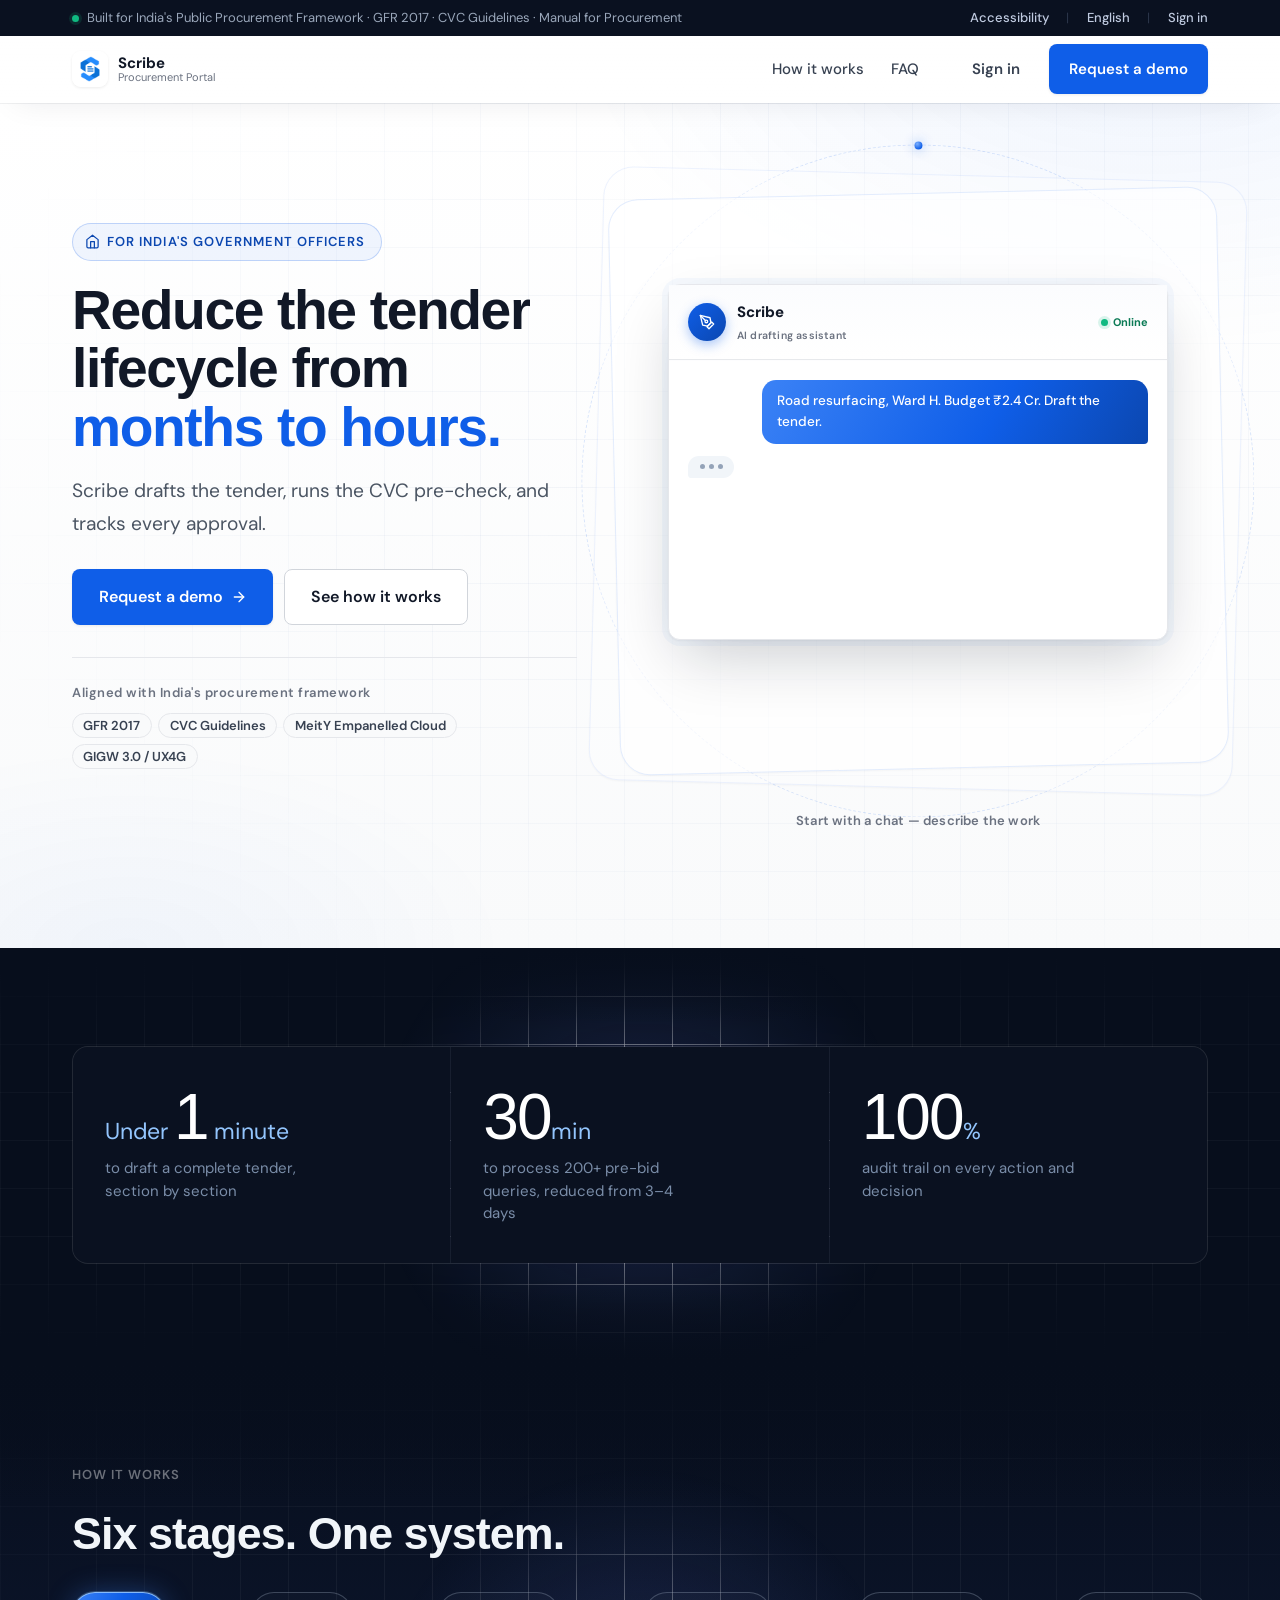
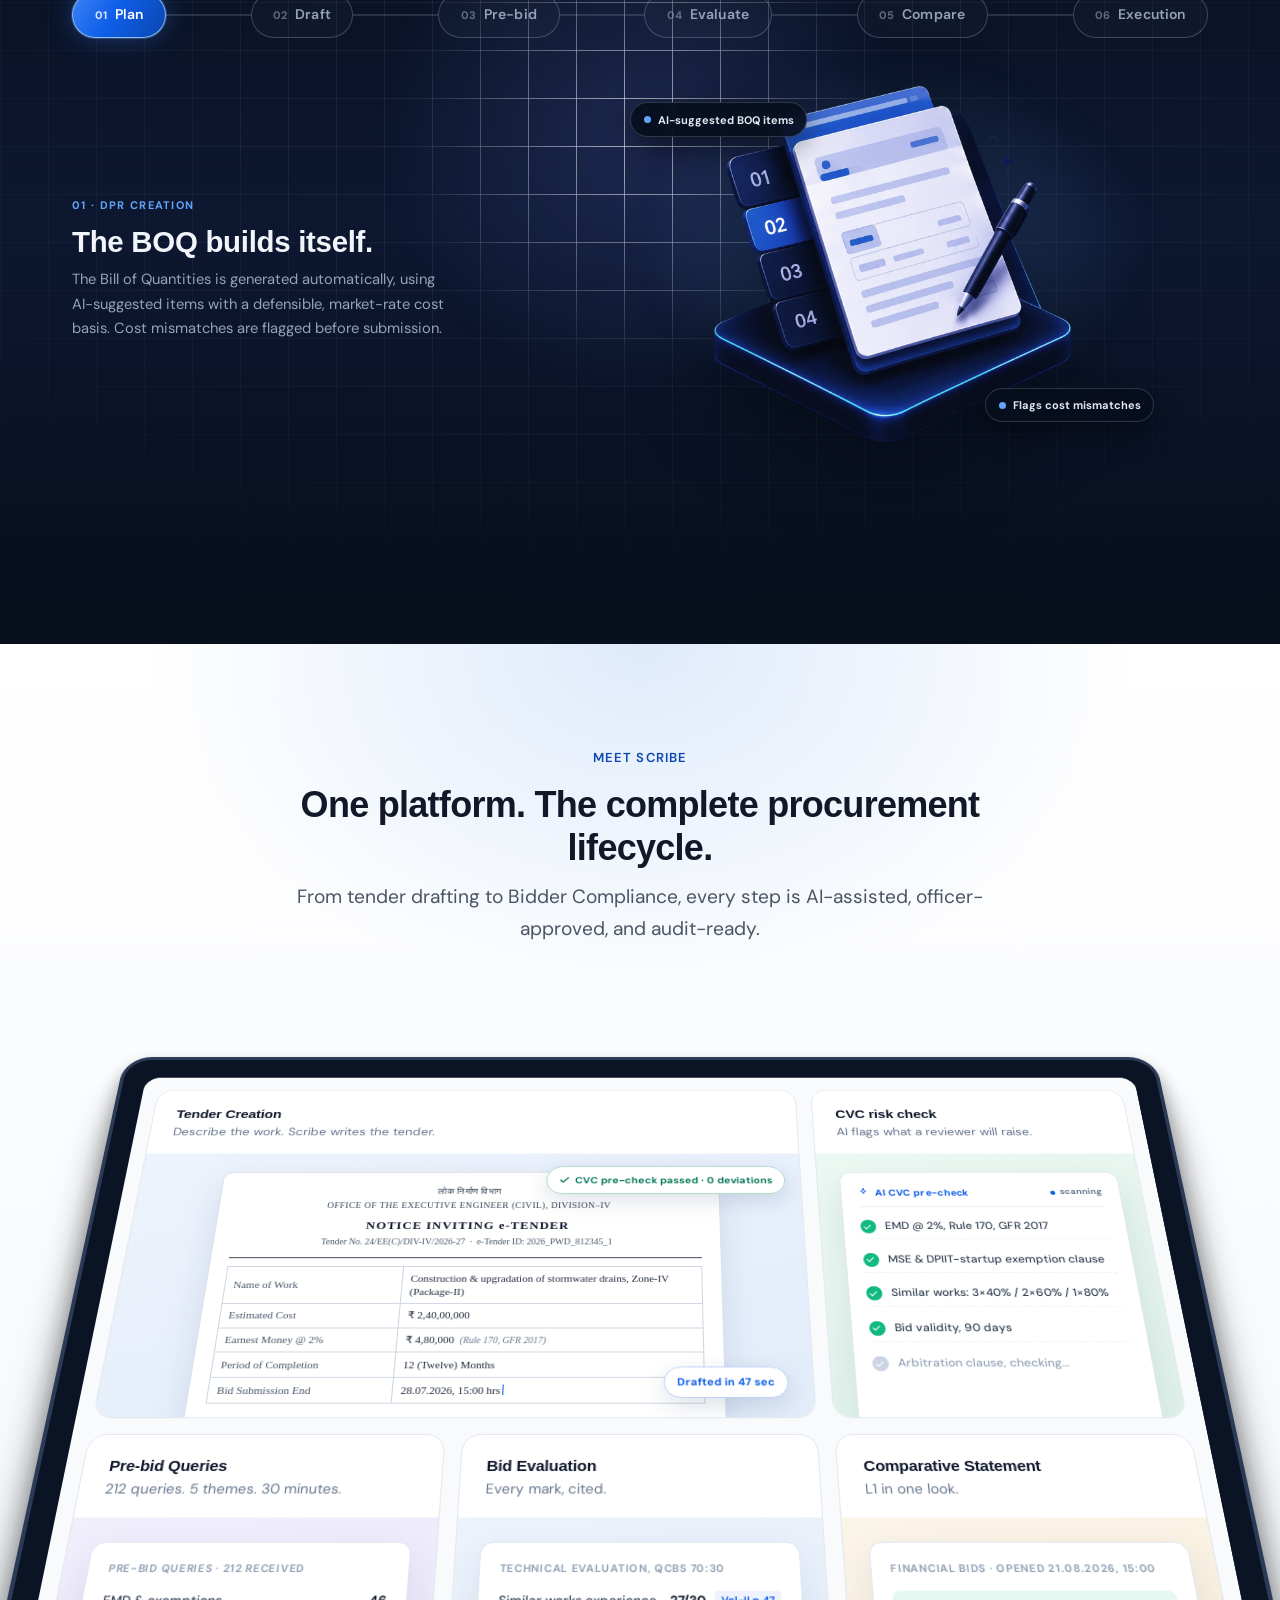
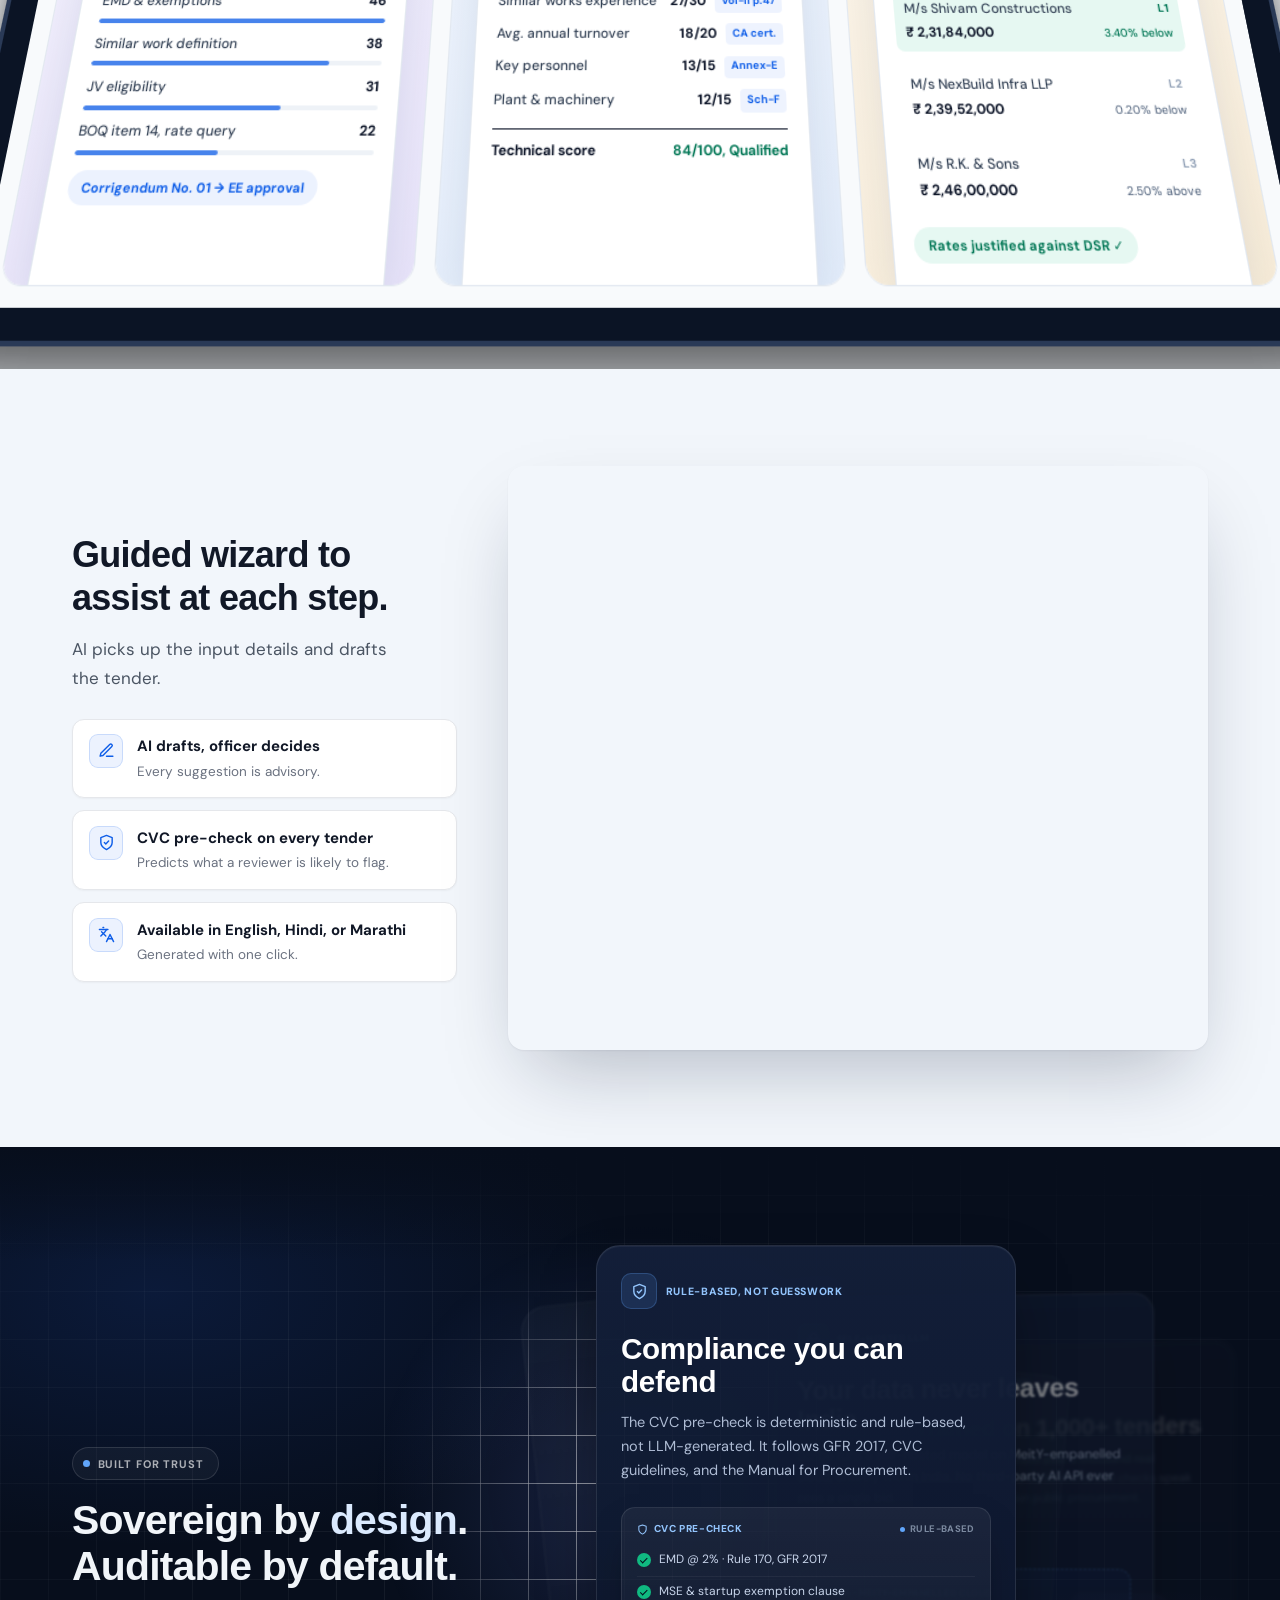
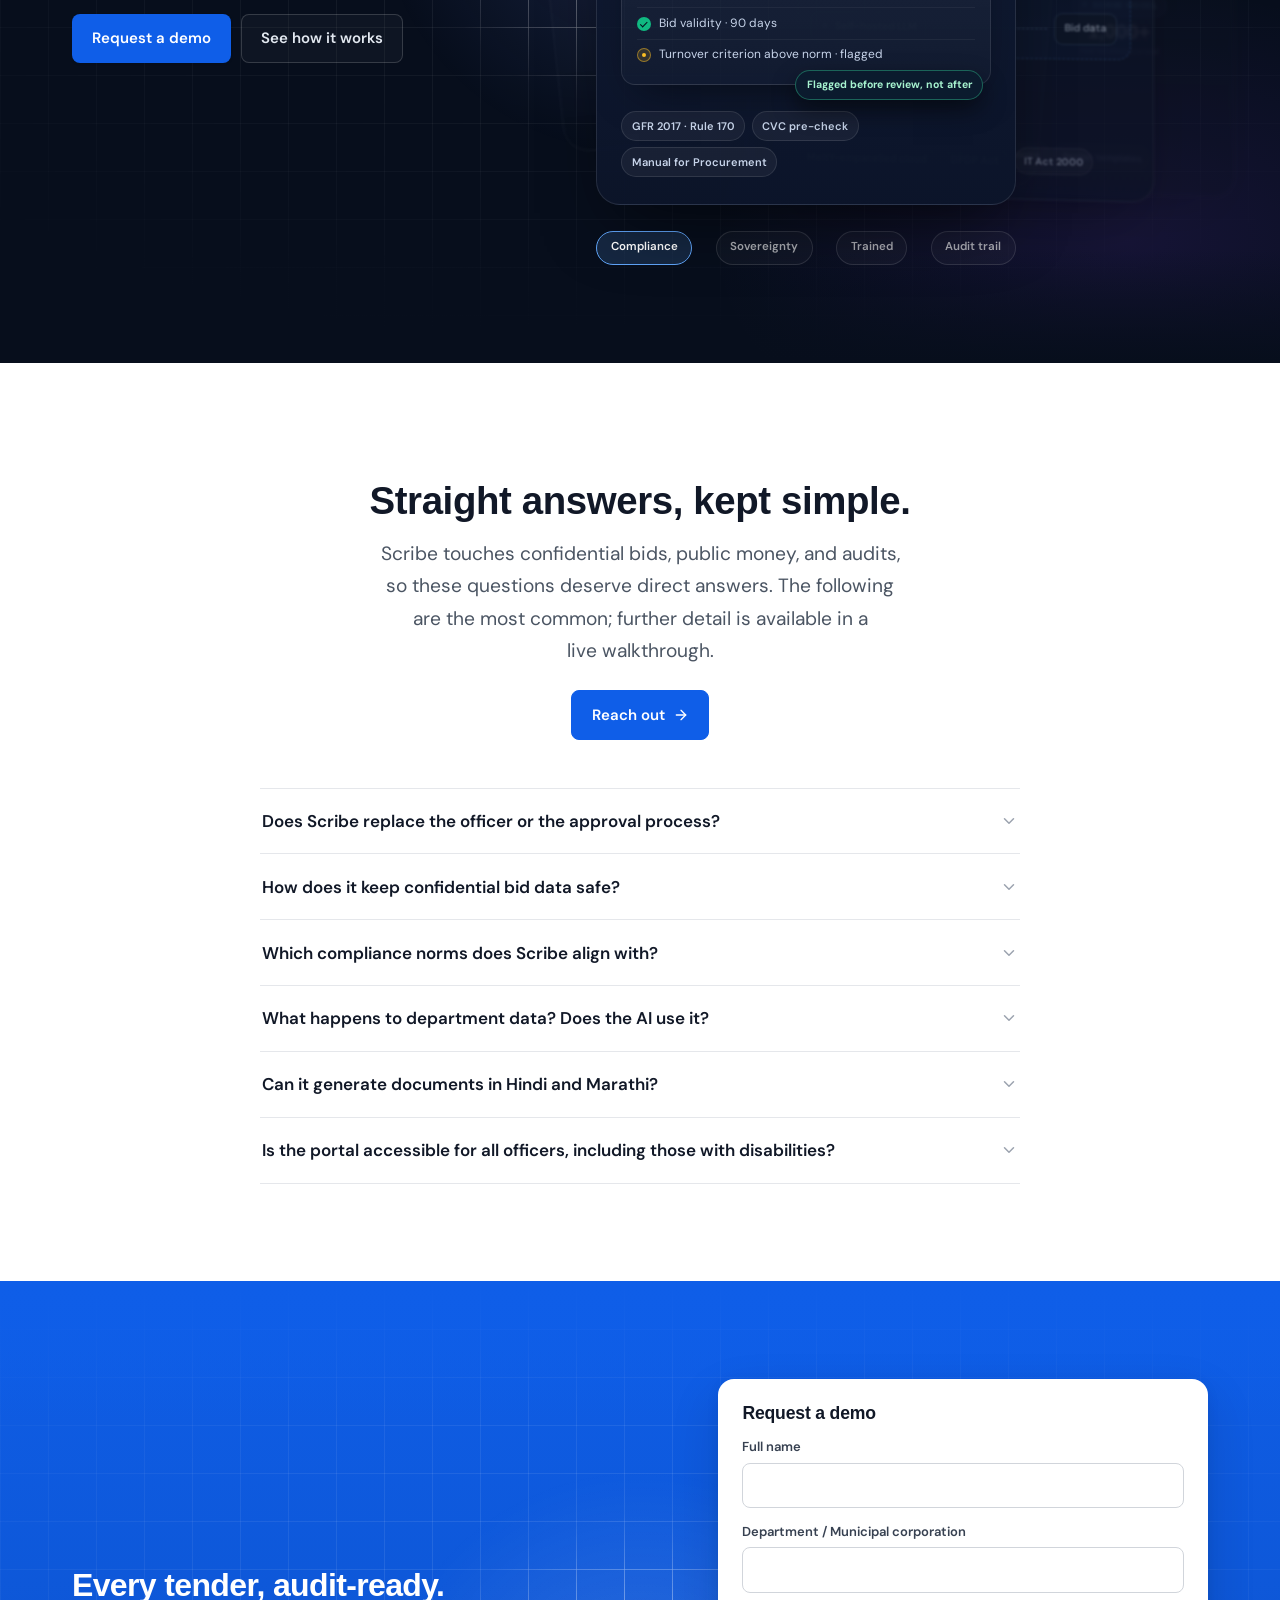
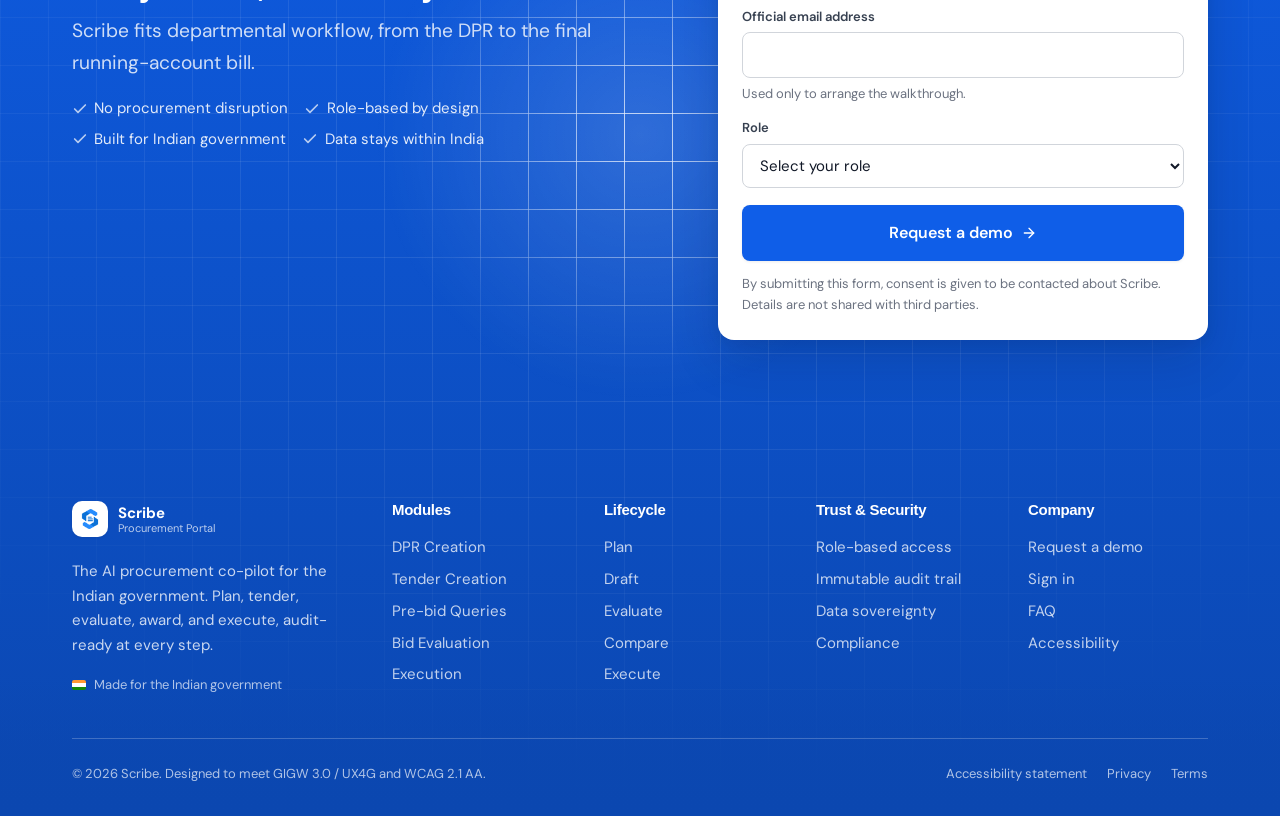
==== index.html @ c5bed9c1 "Bento: comparative-statement rows restructured to two-line grid (fixes cramped wrapping) Co-Authored" ====
<!DOCTYPE html>
<html lang="en">
<head>
  <meta charset="UTF-8" />
  <meta name="viewport" content="width=device-width, initial-scale=1.0" />
  <title>Scribe | The AI procurement co-pilot for government</title>
  <meta name="description" content="Scribe helps government procurement officers draft, evaluate and execute tenders in hours, not months, audit-ready, CVC-aligned, built for India." />
  <meta name="theme-color" content="#0F5EE8" />
  <meta property="og:title" content="Scribe | AI procurement for Indian government" />
  <meta property="og:description" content="From paper file to audit-ready tender in under an hour. Built for municipal corporations and government departments across India." />
  <meta property="og:type" content="website" />

  <link rel="preconnect" href="https://fonts.googleapis.com" />
  <link rel="preconnect" href="https://fonts.gstatic.com" crossorigin />
  <link href="https://fonts.googleapis.com/css2?family=DM+Sans:opsz,wght@9..40,300;9..40,400;9..40,500;9..40,600;9..40,700&display=swap" rel="stylesheet" />
  <link rel="icon" type="image/png" sizes="32x32" href="assets/favicon-32.png" />
  <link rel="icon" href="assets/favicon.ico" sizes="48x48" />
  <link rel="apple-touch-icon" href="assets/apple-touch-icon.png" />
  <!-- og:image needs an absolute URL once the domain is live -->
  <meta property="og:image" content="assets/og-card.png" />
  <meta name="twitter:card" content="summary_large_image" />
  <link rel="stylesheet" href="styles.css?v=92" />
  <script>document.documentElement.classList.add('js');</script>
</head>
<body>
  <a class="skip-link" href="#main">Skip to main content</a>


  <!-- ================================================================
       UTILITY BAR
  ================================================================ -->
  <div class="utilitybar">
    <div class="container">
      <p class="utilitybar__note">
        <span class="dot" aria-hidden="true"></span>
        <span>Built for India's Public Procurement Framework <span class="hide-sm">· GFR 2017 · CVC Guidelines · Manual for Procurement</span></span>
      </p>
      <nav class="utilitybar__links" aria-label="Utility">
        <a href="#accessibility">Accessibility</a>
        <span class="sep" aria-hidden="true">|</span>
        <a href="#main" lang="en">English</a>
        <span class="sep" aria-hidden="true">|</span>
        <a href="#request">Sign in</a>
      </nav>
    </div>
  </div>

  <!-- ================================================================
       HEADER
  ================================================================ -->
  <header class="header">
    <div class="container header__inner">
      <a class="brand" href="#top" aria-label="Scribe home">
        <img src="assets/scribe-logo.png" class="brand__logo" alt="" aria-hidden="true" width="36" height="36">
        <span>
          <span class="brand__name">Scribe</span>
          <span class="brand__sub">Procurement Portal</span>
        </span>
      </a>

      <nav class="nav" aria-label="Primary">
        <a href="#how-it-works">How it works</a>
        <a href="#faq">FAQ</a>
      </nav>

      <div class="header__actions">
        <a class="btn btn-ghost" href="#request">Sign in</a>
        <a class="btn btn-primary" href="#request">Request a demo</a>
        <button class="nav-toggle" id="navToggle" aria-label="Open menu" aria-expanded="false" aria-controls="mobileMenu">
          <svg viewBox="0 0 24 24" fill="none" stroke="currentColor" stroke-width="1.75" stroke-linecap="round" stroke-linejoin="round" aria-hidden="true" width="22" height="22"><path d="M3 12h18M3 6h18M3 18h18"/></svg>
        </button>
      </div>
    </div>
    <div class="mobile-menu" id="mobileMenu">
      <div class="container">
        <a href="#how-it-works">How it works</a>
        <a href="#faq">FAQ</a>
        <a class="btn btn-primary btn-block" href="#request">Request a demo</a>
      </div>
    </div>
  </header>

  <main id="main">
    <span id="top"></span>

    <!-- ================================================================
         HERO
         Left: Pain-first copy + CTAs
         Right: Document transformation animation (raw scan → clean tender)
    ================================================================ -->
    <section class="hero" aria-labelledby="hero-title">
      <div class="container hero__grid">

        <!-- LEFT: Copy -->
        <div class="hero__copy">
          <span class="eyebrow eyebrow--pill">
            <svg width="15" height="15" viewBox="0 0 24 24" fill="none" stroke="currentColor" stroke-width="2" stroke-linecap="round" stroke-linejoin="round" aria-hidden="true"><path d="M3 9l9-7 9 7v11a2 2 0 0 1-2 2H5a2 2 0 0 1-2-2z"/><polyline points="9 22 9 12 15 12 15 22"/></svg>
            For India's government officers
          </span>

          <h1 id="hero-title">
            <span class="hw"><b style="--wi:0">Reduce</b></span>
            <span class="hw"><b style="--wi:1">the</b></span>
            <span class="hw"><b style="--wi:2">tender</b></span><br>
            <span class="hw"><b style="--wi:3">lifecycle</b></span>
            <span class="hw"><b style="--wi:4">from</b></span><br>
            <span class="accent"><span class="hw"><b style="--wi:5">months</b></span> <span class="hw"><b style="--wi:6">to</b></span> <span class="hw"><b style="--wi:7">hours.</b></span></span>
          </h1>

          <p class="hero__lead">
            Scribe drafts the tender, runs the CVC pre-check, and tracks every approval.
          </p>

          <div class="hero__cta">
            <a class="btn btn-primary btn-lg" href="#request">
              Request a demo
              <svg width="16" height="16" viewBox="0 0 24 24" fill="none" stroke="currentColor" stroke-width="2" stroke-linecap="round" stroke-linejoin="round" aria-hidden="true"><path d="M5 12h14"/><path d="m12 5 7 7-7 7"/></svg>
            </a>
            <a class="btn btn-secondary btn-lg" href="#how-it-works">See how it works</a>
          </div>

          <div class="hero__trust">
            <p class="hero__trust-label">Aligned with India's procurement framework</p>
            <div class="hero__chips">
              <span class="chip">GFR 2017</span>
              <span class="chip">CVC Guidelines</span>
              <span class="chip">MeitY Empanelled Cloud</span>
              <span class="chip">GIGW 3.0 / UX4G</span>
            </div>
          </div>
        </div>

        <!-- RIGHT: Hero scene, chat → tender → bids → evaluation → award -->
        <div class="hero__visual">
          <div class="hs" id="heroScene" data-act="pile" role="img" aria-label="Animation: an officer chats with Scribe describing road work; Scribe drafts a structured tender clause by clause, runs the CVC pre-check, and marks it audit-ready; sealed bids upload against it, Scribe ranks them in a comparative statement, and L1 is awarded.">

            <div class="hs__orbit" aria-hidden="true"></div>
            <div class="hs__tray hs__tray--b" aria-hidden="true"></div>
            <div class="hs__tray hs__tray--a" aria-hidden="true"></div>
            <div class="hs__halo" aria-hidden="true"></div>

            <!-- ACT 1 · chat, describe the work to Scribe -->
            <div class="hs__chat" aria-hidden="true">
              <div class="hs__c-hd">
                <span class="hs__c-avatar">
                  <svg width="13" height="13" viewBox="0 0 24 24" fill="none" stroke="#fff" stroke-width="2" stroke-linecap="round" stroke-linejoin="round"><path d="M12 19l7-7 3 3-7 7-3-3z"/><path d="M18 13l-1.5-7.5L2 2l3.5 14.5L13 18l5-5z"/><path d="M2 2l7.586 7.586"/><circle cx="11" cy="11" r="2"/></svg>
                </span>
                <span class="hs__c-name">Scribe <b>AI drafting assistant</b></span>
                <span class="hs__c-live"><i></i>Online</span>
              </div>
              <div class="hs__c-body">
                <div class="hs__c-msg hs__c-msg--user" data-bit="user">Road resurfacing, Ward H. Budget ₹2.4 Cr. Draft the tender.</div>
                <div class="hs__c-typing" data-bit="typing"><i></i><i></i><i></i></div>
                <div class="hs__c-msg hs__c-msg--ai" data-bit="ai">Drafting now. BOQ compiled from DSR 2024, EMD auto-set at 2%, CVC pre-check included.</div>
              </div>
              <div class="hs__c-status" data-bit="status">
                <svg width="11" height="11" viewBox="0 0 24 24" fill="none" stroke="currentColor" stroke-width="2.2" stroke-linecap="round" stroke-linejoin="round"><path d="M14 2H6a2 2 0 0 0-2 2v16a2 2 0 0 0 2 2h12a2 2 0 0 0 2-2V8z"/><path d="M14 2v6h6"/></svg>
                Generating tender draft…
                <span class="hs__c-bar"><i></i></span>
              </div>
            </div>

            <span class="hs__draft-tag" aria-hidden="true">
              <span class="hs__eval-spin"></span>
              <svg class="hs__eval-check" width="13" height="13" viewBox="0 0 24 24" fill="none" stroke="currentColor" stroke-width="3" stroke-linecap="round" stroke-linejoin="round"><path d="M20 6 9 17l-5-5"/></svg>
              <span class="hs__eval-txt">Generating tender draft…</span>
            </span>

            <!-- ACT 3 · the tender drafts itself -->
            <div class="hs__tender" aria-hidden="true">
              <div class="hs__t-hd">
                <div>
                  <div class="hs__t-title">TENDER DRAFT</div>
                  <div class="hs__t-meta">Tender No. PWD/RD/2025-26/114 · v1.0</div>
                </div>
                <span class="hs__t-status"><span class="hs__t-dot"></span>Drafted by Scribe</span>
              </div>

              <div class="hs__t-body">
                <div class="hs__row">
                  <span class="hs__row-num">§ 1</span>
                  <span class="hs__row-main">
                    <span class="hs__row-title">Instructions to Bidders</span>
                    <span class="hs__row-text">Two-envelope system · bid validity 90 days</span>
                  </span>
                  <span class="hs__tick"><svg width="8" height="8" viewBox="0 0 24 24" fill="none" stroke="currentColor" stroke-width="3.5" stroke-linecap="round" stroke-linejoin="round" aria-hidden="true"><path d="M20 6 9 17l-5-5"/></svg></span>
                </div>

                <div class="hs__row">
                  <span class="hs__row-num">§ 2</span>
                  <span class="hs__row-main">
                    <span class="hs__row-title">Eligibility &amp; Qualification</span>
                    <span class="hs__row-text">GFR 2017 · Rule 170 criteria applied</span>
                  </span>
                  <span class="hs__tick"><svg width="8" height="8" viewBox="0 0 24 24" fill="none" stroke="currentColor" stroke-width="3.5" stroke-linecap="round" stroke-linejoin="round" aria-hidden="true"><path d="M20 6 9 17l-5-5"/></svg></span>
                </div>

                <div class="hs__row">
                  <span class="hs__row-num">§ 3</span>
                  <span class="hs__row-main">
                    <span class="hs__row-title">Scope of Work &amp; BOQ</span>
                    <span class="hs__row-text">128 items drawn from DSR 2024 schedule</span>
                  </span>
                  <span class="hs__tick"><svg width="8" height="8" viewBox="0 0 24 24" fill="none" stroke="currentColor" stroke-width="3.5" stroke-linecap="round" stroke-linejoin="round" aria-hidden="true"><path d="M20 6 9 17l-5-5"/></svg></span>
                </div>

                <div class="hs__row">
                  <span class="hs__row-num">§ 4</span>
                  <span class="hs__row-main">
                    <span class="hs__row-title">EMD &amp; Financial Terms</span>
                    <span class="hs__row-text">EMD ₹18,500, auto-computed at 2%</span>
                  </span>
                  <span class="hs__tick"><svg width="8" height="8" viewBox="0 0 24 24" fill="none" stroke="currentColor" stroke-width="3.5" stroke-linecap="round" stroke-linejoin="round" aria-hidden="true"><path d="M20 6 9 17l-5-5"/></svg></span>
                </div>
              </div>

              <div class="hs__t-ft">
                <span class="hs__t-time">
                  <svg width="10" height="10" viewBox="0 0 24 24" fill="none" stroke="currentColor" stroke-width="2.4" stroke-linecap="round" stroke-linejoin="round" aria-hidden="true"><circle cx="12" cy="12" r="10"/><path d="M12 6v6l4 2"/></svg>
                  Drafted in 47 sec
                </span>
                <span class="hs__t-brand">Scribe · v1.0</span>
              </div>

              <span class="hs__pen" aria-hidden="true"></span>
              <span class="hs__beam" aria-hidden="true"></span>
            </div>

            <!-- Payoff chips -->
            <span class="hs-chip hs-chip--shield" aria-hidden="true">
              <svg width="13" height="13" viewBox="0 0 24 24" fill="none" stroke="#10B981" stroke-width="2.4" stroke-linecap="round" stroke-linejoin="round"><path d="M12 22s8-4 8-10V5l-8-3-8 3v7c0 6 8 10 8 10Z"/><path d="m9 12 2 2 4-4"/></svg>
              CVC pre-check · <strong>Pass</strong>
            </span>
            <span class="hs-chip hs-chip--lock" aria-hidden="true">
              <svg width="12" height="12" viewBox="0 0 24 24" fill="none" stroke="#0F5EE8" stroke-width="2.2" stroke-linecap="round" stroke-linejoin="round"><rect width="18" height="11" x="3" y="11" rx="2"/><path d="M7 11V7a5 5 0 0 1 10 0v4"/></svg>
              Role-based access
            </span>
            <span class="hs-chip hs-chip--log" aria-hidden="true">
              <svg width="12" height="12" viewBox="0 0 24 24" fill="none" stroke="#0F5EE8" stroke-width="2.2" stroke-linecap="round" stroke-linejoin="round"><path d="M3 12a9 9 0 1 0 9-9 9.75 9.75 0 0 0-6.74 2.74L3 8"/><path d="M3 3v5h5"/><path d="M12 7v5l4 2"/></svg>
              Every edit logged
            </span>

            <div class="hs__time" aria-hidden="true">
              <svg width="12" height="12" viewBox="0 0 24 24" fill="none" stroke="currentColor" stroke-width="2.2" stroke-linecap="round" stroke-linejoin="round"><circle cx="12" cy="12" r="10"/><path d="M12 6v6l4 2"/></svg>
              <span class="hs__time-before">2–3 months</span>
              <span class="hs__time-arrow">→</span>
              <strong class="hs__time-after">under 1 hour</strong>
            </div>

            <!-- ACTS 4-6 · publish scan, sealed bids upload, evaluation -->
            <div class="hs__bids" aria-hidden="true">
              <article class="hs-bid hs-bid--1" style="--sc:.84">
                <span class="hs-bid__rank">L2</span>
                <span class="hs-bid__kind"><svg width="9" height="9" viewBox="0 0 24 24" fill="none" stroke="currentColor" stroke-width="2.4" stroke-linecap="round" stroke-linejoin="round"><path d="M14 2H6a2 2 0 0 0-2 2v16a2 2 0 0 0 2 2h12a2 2 0 0 0 2-2V8z"/><path d="M14 2v6h6"/></svg>Bid document</span>
                <div class="hs-bid__hd">
                  <span class="hs-bid__name">M/s Ashoka Infra</span>
                  <svg width="10" height="10" viewBox="0 0 24 24" fill="none" stroke="#64748B" stroke-width="2.2" stroke-linecap="round" stroke-linejoin="round"><rect width="18" height="11" x="3" y="11" rx="2"/><path d="M7 11V7a5 5 0 0 1 10 0v4"/></svg>
                </div>
                <div class="hs-bid__row">
                  <span class="hs-bid__amt">₹2.31 Cr</span>
                  <span class="hs-bid__done"><svg width="7" height="7" viewBox="0 0 24 24" fill="none" stroke="currentColor" stroke-width="3.5" stroke-linecap="round" stroke-linejoin="round"><path d="M20 6 9 17l-5-5"/></svg></span>
                </div>
                <div class="hs-bid__up"><i></i></div>
                <div class="hs-bid__score"><i></i><b>84.1</b></div>
              </article>

              <article class="hs-bid hs-bid--2" style="--sc:.92">
                <span class="hs-bid__rank hs-bid__rank--l1">L1</span>
                <span class="hs-bid__award"><svg width="8" height="8" viewBox="0 0 24 24" fill="none" stroke="currentColor" stroke-width="3.5" stroke-linecap="round" stroke-linejoin="round"><path d="M20 6 9 17l-5-5"/></svg>Awarded</span>
                <span class="hs-bid__kind"><svg width="9" height="9" viewBox="0 0 24 24" fill="none" stroke="currentColor" stroke-width="2.4" stroke-linecap="round" stroke-linejoin="round"><path d="M14 2H6a2 2 0 0 0-2 2v16a2 2 0 0 0 2 2h12a2 2 0 0 0 2-2V8z"/><path d="M14 2v6h6"/></svg>Bid document</span>
                <div class="hs-bid__hd">
                  <span class="hs-bid__name">M/s NCC Roadways</span>
                  <svg width="10" height="10" viewBox="0 0 24 24" fill="none" stroke="#64748B" stroke-width="2.2" stroke-linecap="round" stroke-linejoin="round"><rect width="18" height="11" x="3" y="11" rx="2"/><path d="M7 11V7a5 5 0 0 1 10 0v4"/></svg>
                </div>
                <div class="hs-bid__row">
                  <span class="hs-bid__amt">₹2.18 Cr</span>
                  <span class="hs-bid__done"><svg width="7" height="7" viewBox="0 0 24 24" fill="none" stroke="currentColor" stroke-width="3.5" stroke-linecap="round" stroke-linejoin="round"><path d="M20 6 9 17l-5-5"/></svg></span>
                </div>
                <div class="hs-bid__up"><i></i></div>
                <div class="hs-bid__score"><i></i><b>92.4</b></div>
              </article>

              <article class="hs-bid hs-bid--3" style="--sc:.72">
                <span class="hs-bid__rank">L3</span>
                <span class="hs-bid__kind"><svg width="9" height="9" viewBox="0 0 24 24" fill="none" stroke="currentColor" stroke-width="2.4" stroke-linecap="round" stroke-linejoin="round"><path d="M14 2H6a2 2 0 0 0-2 2v16a2 2 0 0 0 2 2h12a2 2 0 0 0 2-2V8z"/><path d="M14 2v6h6"/></svg>Bid document</span>
                <div class="hs-bid__hd">
                  <span class="hs-bid__name">M/s Verma &amp; Co.</span>
                  <svg width="10" height="10" viewBox="0 0 24 24" fill="none" stroke="#64748B" stroke-width="2.2" stroke-linecap="round" stroke-linejoin="round"><rect width="18" height="11" x="3" y="11" rx="2"/><path d="M7 11V7a5 5 0 0 1 10 0v4"/></svg>
                </div>
                <div class="hs-bid__row">
                  <span class="hs-bid__amt">₹2.44 Cr</span>
                  <span class="hs-bid__done"><svg width="7" height="7" viewBox="0 0 24 24" fill="none" stroke="currentColor" stroke-width="3.5" stroke-linecap="round" stroke-linejoin="round"><path d="M20 6 9 17l-5-5"/></svg></span>
                </div>
                <div class="hs-bid__up"><i></i></div>
                <div class="hs-bid__score"><i></i><b>71.8</b></div>
              </article>
            </div>

            <span class="hs__eval-tag" aria-hidden="true">
              <span class="hs__eval-spin"></span>
              <svg class="hs__eval-check" width="13" height="13" viewBox="0 0 24 24" fill="none" stroke="currentColor" stroke-width="3" stroke-linecap="round" stroke-linejoin="round"><path d="M20 6 9 17l-5-5"/></svg>
              <span class="hs__eval-txt">Evaluating bids…</span>
            </span>

          </div>
          <p class="hs__caption" id="hsCaption" aria-hidden="true">The old way, paper files, weeks of drafting, objections</p>
        </div>
        <!-- /hero__visual -->

      </div>
    </section>

    <!-- ================================================================
         NUMBERS STRIP : 3 headline stats
    ================================================================ -->
    <section class="stats-section" aria-labelledby="stats-title">
      <div class="stats-bg" aria-hidden="true">
        <div class="stats-bg__vignette">
          <div class="stats-bg__base"></div>
          <div class="stats-bg__overlay"></div>
          <div class="stats-bg__glow"></div>
        </div>
        <div class="stats-bg__fade"></div>
      </div>
      <div class="container">
        <h2 id="stats-title" class="sr-only">What Scribe changes</h2>
        <div class="stats-grid">
          <div class="stat-item reveal">
            <div class="stat-item__num"><span class="stat-item__unit">Under&nbsp;</span>1<span class="stat-item__unit">&nbsp;minute</span></div>
            <div class="stat-item__label">to draft a complete tender, section by section</div>
          </div>
          <div class="stat-item reveal">
            <div class="stat-item__num">30<span class="stat-item__unit">min</span></div>
            <div class="stat-item__label">to process 200+ pre-bid queries, reduced from 3–4 days</div>
          </div>
          <div class="stat-item reveal">
            <div class="stat-item__num">100<span class="stat-item__unit">%</span></div>
            <div class="stat-item__label">audit trail on every action and decision</div>
          </div>
        </div>
      </div>
    </section>

    <!-- ================================================================
         HOW IT WORKS : Interactive stage story-switcher
    ================================================================ -->
    <section class="section journey-section" id="how-it-works" aria-labelledby="journey-title">
      <!-- Spotlight grid : brightens where the cursor moves -->
      <div class="journey-bg" aria-hidden="true">
        <div class="journey-bg__vignette">
          <div class="journey-bg__base"></div>
          <div class="journey-bg__overlay"></div>
          <div class="journey-bg__glow"></div>
        </div>
        <div class="journey-bg__fade"></div>
      </div>
      <div class="container">

        <div class="journey-head">
          <span class="eyebrow">How it works</span>
          <h2 id="journey-title">Six stages. One system.</h2>
        </div>

        <!-- Stage tracker : a lit ball hops pill to pill as stages advance -->
        <div class="journey-track" role="tablist" aria-label="Procurement stages">
          <button class="journey-step active" role="tab" aria-selected="true" aria-controls="jp-0" data-stage="0">
            <span class="journey-step__idx">01</span>
            <span class="journey-step__label">Plan</span>
          </button>
          <span class="journey-track__seg" aria-hidden="true"><i></i><b class="journey-track__ball"></b></span>
          <button class="journey-step" role="tab" aria-selected="false" aria-controls="jp-1" data-stage="1">
            <span class="journey-step__idx">02</span>
            <span class="journey-step__label">Draft</span>
          </button>
          <span class="journey-track__seg" aria-hidden="true"><i></i><b class="journey-track__ball"></b></span>
          <button class="journey-step" role="tab" aria-selected="false" aria-controls="jp-2" data-stage="2">
            <span class="journey-step__idx">03</span>
            <span class="journey-step__label">Pre-bid</span>
          </button>
          <span class="journey-track__seg" aria-hidden="true"><i></i><b class="journey-track__ball"></b></span>
          <button class="journey-step" role="tab" aria-selected="false" aria-controls="jp-3" data-stage="3">
            <span class="journey-step__idx">04</span>
            <span class="journey-step__label">Evaluate</span>
          </button>
          <span class="journey-track__seg" aria-hidden="true"><i></i><b class="journey-track__ball"></b></span>
          <button class="journey-step" role="tab" aria-selected="false" aria-controls="jp-4" data-stage="4">
            <span class="journey-step__idx">05</span>
            <span class="journey-step__label">Compare</span>
          </button>
          <span class="journey-track__seg" aria-hidden="true"><i></i><b class="journey-track__ball"></b></span>
          <button class="journey-step" role="tab" aria-selected="false" aria-controls="jp-5" data-stage="5">
            <span class="journey-step__idx">06</span>
            <span class="journey-step__label">Execution</span>
          </button>
        </div>

        <div class="journey-panels">

          <!-- 01: Plan -->
          <div class="journey-panel active" id="jp-0" role="tabpanel">
            <div class="journey-panel__copy">
              <span class="journey-panel__eyebrow">01 · DPR Creation</span>
              <h3 class="journey-panel__title">The BOQ builds itself.</h3>
              <p class="journey-panel__desc">The Bill of Quantities is generated automatically, using AI-suggested items with a defensible, market-rate cost basis. Cost mismatches are flagged before submission.</p>
            </div>
            <div class="glimpse glimpse--art" style="--jg: rgba(96,165,250,.3); --jc: #60A5FA;">
              <div class="glimpse__glow" aria-hidden="true"></div>
              <div class="glimpse__frame">
                <img src="assets/glimpse/art-plan.webp" alt="Isometric illustration of a DPR form assembling: numbered steps 01 to 04 beside a structured document with a pen" width="1440" height="1439">
              </div>
              <span class="glimpse__chip glimpse__chip--tl">AI-suggested BOQ items</span>
              <span class="glimpse__chip glimpse__chip--br">Flags cost mismatches</span>
            </div>
          </div>

          <!-- 02: Tender -->
          <div class="journey-panel" id="jp-1" role="tabpanel">
            <div class="journey-panel__copy">
              <span class="journey-panel__eyebrow">02 · Tender Creation</span>
              <h3 class="journey-panel__title">The tender writes itself, section by section.</h3>
              <p class="journey-panel__desc">The tender is drafted section by section from a plain description of the work.</p>
            </div>
            <div class="glimpse glimpse--art" style="--jg: rgba(129,140,248,.32); --jc: #818CF8;">
              <div class="glimpse__glow" aria-hidden="true"></div>
              <div class="glimpse__frame">
                <img src="assets/glimpse/art-tender.webp" alt="Isometric illustration of a tender document with checklist items, an AI chip, and a rupee symbol" width="1440" height="1378">
              </div>
              <span class="glimpse__chip glimpse__chip--tl">Live, section by section</span>
              <span class="glimpse__chip glimpse__chip--br">CVC pre-check built in</span>
            </div>
          </div>

          <!-- 03: Pre-bid -->
          <div class="journey-panel" id="jp-2" role="tabpanel">
            <div class="journey-panel__copy">
              <span class="journey-panel__eyebrow">03 · Pre-bid Queries</span>
              <h3 class="journey-panel__title">Hundreds of queries. Grouped by AI.</h3>
              <p class="journey-panel__desc">Similar questions are grouped into themes automatically, with one consistent, officer-approved answer drafted per group.</p>
            </div>
            <div class="glimpse glimpse--art" style="--jg: rgba(167,139,250,.32); --jc: #A78BFA;">
              <div class="glimpse__glow" aria-hidden="true"></div>
              <div class="glimpse__frame">
                <img src="assets/glimpse/art-prebid.webp" alt="Isometric illustration of vendor query bubbles around a bidder group, with an AI chip answering" width="1440" height="1338">
              </div>
              <span class="glimpse__chip glimpse__chip--tl">Auto-grouped by theme</span>
              <span class="glimpse__chip glimpse__chip--br">One draft per group</span>
            </div>
          </div>

          <!-- 04: Evaluate -->
          <div class="journey-panel" id="jp-3" role="tabpanel">
            <div class="journey-panel__copy">
              <span class="journey-panel__eyebrow">04 · Bid Evaluation</span>
              <h3 class="journey-panel__title">Every score, backed by evidence.</h3>
              <p class="journey-panel__desc">PQ and TQ criteria are checked against submitted documents.</p>
            </div>
            <div class="glimpse glimpse--art" style="--jg: rgba(56,189,248,.3); --jc: #38BDF8;">
              <div class="glimpse__glow" aria-hidden="true"></div>
              <div class="glimpse__frame">
                <img src="assets/glimpse/art-eval.webp" alt="Isometric illustration of a shield with a green tick beside an evaluation scorecard and rising bar chart" width="1440" height="1013">
              </div>
              <span class="glimpse__chip glimpse__chip--tl">Evidence on every criterion</span>
              <span class="glimpse__chip glimpse__chip--br">AI confidence per verdict</span>
            </div>
          </div>

          <!-- 05: Bid Comparison -->
          <div class="journey-panel" id="jp-4" role="tabpanel">
            <div class="journey-panel__copy">
              <span class="journey-panel__eyebrow">05 · Bid Comparison</span>
              <h3 class="journey-panel__title">The comparison table builds itself, live.</h3>
              <p class="journey-panel__desc">As each bid moves through evaluation, a live comparative table updates in real time. The full ranking is ready the moment evaluation ends.</p>
            </div>
            <div class="glimpse glimpse--art" style="--jg: rgba(52,211,153,.3); --jc: #34D399;">
              <div class="glimpse__glow" aria-hidden="true"></div>
              <div class="glimpse__frame">
                <img src="assets/glimpse/art-award.webp" alt="Isometric illustration of a winner card showing 26.4 lakh rupees with a gold trophy, masked bids ticked below" width="1440" height="1031">
              </div>
              <span class="glimpse__chip glimpse__chip--tl">Comparative statement</span>
              <span class="glimpse__chip glimpse__chip--br">“Why this vendor won”, logged</span>
            </div>
          </div>

          <!-- 06: Execution -->
          <div class="journey-panel" id="jp-5" role="tabpanel">
            <div class="journey-panel__copy">
              <span class="journey-panel__eyebrow">06 · Execution</span>
              <h3 class="journey-panel__title">From award to a signed, closed file.</h3>
              <p class="journey-panel__desc">Milestones, running-account bills, and validations are tracked through delivery.</p>
            </div>
            <div class="glimpse glimpse--art" style="--jg: rgba(59,130,246,.3); --jc: #3B82F6;">
              <div class="glimpse__glow" aria-hidden="true"></div>
              <div class="glimpse__frame">
                <img src="assets/glimpse/art-execution.webp" alt="Isometric illustration of a tender moving through an execution panel with processing, validating and finalizing steps, ending in a completed signed document" width="1100" height="880" loading="lazy">
              </div>
              <span class="glimpse__chip glimpse__chip--tl">Milestones auto-tracked</span>
              <span class="glimpse__chip glimpse__chip--br">Closed, audit-ready</span>
            </div>
          </div>

        </div><!-- /journey-panels -->
      </div>
    </section>

    <!-- ================================================================
         PRODUCT BENTO : crafted procurement artifacts (light theme)
    ================================================================ -->
    <section class="section bento-section" id="product" aria-labelledby="bento-title">
      <div class="container">
        <div class="section-head center cs-head" id="csHead">
          <span class="eyebrow">Meet Scribe</span>
          <h2 id="bento-title">One platform. The complete procurement lifecycle.</h2>
          <p>From tender drafting to Bidder Compliance, every step is AI-assisted, officer-approved, and audit-ready.</p>
        </div>

        <div class="cs-perspective">
          <div class="cs-card" id="csCard">
            <div class="cs-card__inner">
              <div class="feat-grid">

          <!-- 1 · Tender document (wide) -->
          <article class="feat-card feat-card--w4 reveal" data-stagger-delay="0">
            <header class="feat-card__head">
              <h3 class="feat-card__title">Tender Creation</h3>
              <p class="feat-card__tag">Describe the work. Scribe writes the tender.</p>
            </header>
            <div class="feat-card__art feat-art--sky" aria-hidden="true">
              <div class="fa-doc">
                <div class="fa-doc__org">
                  <span class="fa-doc__hi">लोक निर्माण विभाग</span>
                  <span>OFFICE OF THE EXECUTIVE ENGINEER (CIVIL), DIVISION–IV</span>
                  <strong>NOTICE INVITING e-TENDER</strong>
                  <em>Tender No. 24/EE(C)/DIV-IV/2026-27 &nbsp;·&nbsp; e-Tender ID: 2026_PWD_812345_1</em>
                </div>
                <table class="fa-doc__table">
                  <tr><td>Name of Work</td><td>Construction &amp; upgradation of stormwater drains, Zone-IV (Package-II)</td></tr>
                  <tr><td>Estimated Cost</td><td>₹ 2,40,00,000</td></tr>
                  <tr><td>Earnest Money @ 2%</td><td>₹ 4,80,000 &nbsp;<i>(Rule 170, GFR 2017)</i></td></tr>
                  <tr><td>Period of Completion</td><td>12 (Twelve) Months</td></tr>
                  <tr><td>Bid Submission End</td><td>28.07.2026, 15:00 hrs<span class="fa-caret"></span></td></tr>
                </table>
              </div>
              <div class="fa-float fa-float--tr fa-float--green">
                <svg width="12" height="12" viewBox="0 0 24 24" fill="none" stroke="currentColor" stroke-width="3" stroke-linecap="round" stroke-linejoin="round"><path d="M20 6 9 17l-5-5"/></svg>
                CVC pre-check passed · 0 deviations
              </div>
              <div class="fa-float fa-float--br fa-float--blue">Drafted in 47 sec</div>
            </div>
          </article>

          <!-- 2 · Compliance scan -->
          <article class="feat-card reveal" data-stagger-delay="80">
            <header class="feat-card__head">
              <h3 class="feat-card__title">CVC risk check</h3>
              <p class="feat-card__tag">AI flags what a reviewer will raise.</p>
            </header>
            <div class="feat-card__art feat-art--mint" aria-hidden="true">
              <div class="fa-panel fa-checks">
                <div class="fa-cvc">
                  <span class="fa-cvc__ai">
                    <svg width="12" height="12" viewBox="0 0 24 24" fill="none" stroke="currentColor" stroke-width="2" stroke-linecap="round" stroke-linejoin="round"><path d="M12 3l1.6 4.2L18 9l-4.4 1.8L12 15l-1.6-4.2L6 9l4.4-1.8L12 3Z"/></svg>
                    AI CVC pre-check
                  </span>
                  <span class="fa-cvc__live"><i></i>scanning</span>
                </div>
                <div class="fa-checks__row"><span class="fa-tick"></span><span>EMD @ 2%, Rule 170, GFR 2017</span></div>
                <div class="fa-checks__row"><span class="fa-tick"></span><span>MSE &amp; DPIIT-startup exemption clause</span></div>
                <div class="fa-checks__row"><span class="fa-tick"></span><span>Similar works: 3×40% / 2×60% / 1×80%</span></div>
                <div class="fa-checks__row"><span class="fa-tick"></span><span>Bid validity, 90 days</span></div>
                <div class="fa-checks__row fa-checks__row--scan"><span class="fa-tick fa-tick--scan"></span><span>Arbitration clause, checking…</span></div>
              </div>
            </div>
          </article>

          <!-- 3 · Pre-bid queries -->
          <article class="feat-card reveal" data-stagger-delay="0">
            <header class="feat-card__head">
              <h3 class="feat-card__title">Pre-bid Queries</h3>
              <p class="feat-card__tag">212 queries. 5 themes. 30 minutes.</p>
            </header>
            <div class="feat-card__art feat-art--violet" aria-hidden="true">
              <div class="fa-panel fa-queries">
                <div class="fa-queries__head">Pre-bid queries · 212 received</div>
                <div class="fa-qrow"><span>EMD &amp; exemptions</span><b>46</b><i style="--w:100%"></i></div>
                <div class="fa-qrow"><span>Similar work definition</span><b>38</b><i style="--w:82%"></i></div>
                <div class="fa-qrow"><span>JV eligibility</span><b>31</b><i style="--w:67%"></i></div>
                <div class="fa-qrow"><span>BOQ item 14, rate query</span><b>22</b><i style="--w:48%"></i></div>
                <div class="fa-chip">Corrigendum No. 01 → EE approval</div>
              </div>
            </div>
          </article>

          <!-- 4 · Evaluation scorecard -->
          <article class="feat-card reveal" data-stagger-delay="80">
            <header class="feat-card__head">
              <h3 class="feat-card__title">Bid Evaluation</h3>
              <p class="feat-card__tag">Every mark, cited.</p>
            </header>
            <div class="feat-card__art feat-art--sky" aria-hidden="true">
              <div class="fa-panel fa-score">
                <div class="fa-score__head">Technical Evaluation, QCBS 70:30</div>
                <div class="fa-srow"><span>Similar works experience</span><b>27/30</b><em>Vol-II p.47</em></div>
                <div class="fa-srow"><span>Avg. annual turnover</span><b>18/20</b><em>CA cert.</em></div>
                <div class="fa-srow"><span>Key personnel</span><b>13/15</b><em>Annex-E</em></div>
                <div class="fa-srow"><span>Plant &amp; machinery</span><b>12/15</b><em>Sch-F</em></div>
                <div class="fa-score__total"><span>Technical score</span><b>84/100, Qualified</b></div>
              </div>
            </div>
          </article>

          <!-- 5 · Comparative statement -->
          <article class="feat-card reveal" data-stagger-delay="160">
            <header class="feat-card__head">
              <h3 class="feat-card__title">Comparative Statement</h3>
              <p class="feat-card__tag">L1 in one look.</p>
            </header>
            <div class="feat-card__art feat-art--amber" aria-hidden="true">
              <div class="fa-panel fa-compare">
                <div class="fa-compare__head">Financial bids · opened 21.08.2026, 15:00</div>
                <div class="fa-crow fa-crow--l1"><span>M/s Shivam Constructions</span><b>₹ 2,31,84,000</b><em>3.40% below</em><i>L1</i></div>
                <div class="fa-crow"><span>M/s NexBuild Infra LLP</span><b>₹ 2,39,52,000</b><em>0.20% below</em><i>L2</i></div>
                <div class="fa-crow"><span>M/s R.K. &amp; Sons</span><b>₹ 2,46,00,000</b><em>2.50% above</em><i>L3</i></div>
                <div class="fa-chip fa-chip--green">Rates justified against DSR ✓</div>
              </div>
            </div>
          </article>

              </div><!-- /feat-grid -->
            </div><!-- /cs-card__inner -->
          </div><!-- /cs-card -->
        </div><!-- /cs-perspective -->
      </div>
    </section>

    <!-- ================================================================
         PRODUCT GIF SECTION
         Central place for a looping product walkthrough.
         This is a placeholder : replace with actual screen recording GIF.
    ================================================================ -->
    <section class="section vidsec" aria-labelledby="product-title">
      <div class="container vidsec__grid">

        <!-- LEFT: copy + proof points -->
        <div class="vidsec__copy">
          <h2 id="product-title">Guided wizard to assist at each step.</h2>
          <p class="vidsec__lead">AI picks up the input details and drafts the tender.</p>

          <div class="vidsec__list">
            <div class="vidsec__item reveal">
              <span class="vidsec__ic" aria-hidden="true"><svg width="17" height="17" viewBox="0 0 24 24" fill="none" stroke="currentColor" stroke-width="2" stroke-linecap="round" stroke-linejoin="round"><path d="M12 20h9"/><path d="M16.5 3.5a2.12 2.12 0 0 1 3 3L7 19l-4 1 1-4Z"/></svg></span>
              <div>
                <strong>AI drafts, officer decides</strong>
                <span>Every suggestion is advisory.</span>
              </div>
            </div>
            <div class="vidsec__item reveal">
              <span class="vidsec__ic" aria-hidden="true"><svg width="17" height="17" viewBox="0 0 24 24" fill="none" stroke="currentColor" stroke-width="2" stroke-linecap="round" stroke-linejoin="round"><path d="M12 22s8-4 8-10V5l-8-3-8 3v7c0 6 8 10 8 10Z"/><path d="m9 12 2 2 4-4"/></svg></span>
              <div>
                <strong>CVC pre-check on every tender</strong>
                <span>Predicts what a reviewer is likely to flag.</span>
              </div>
            </div>
            <div class="vidsec__item reveal">
              <span class="vidsec__ic" aria-hidden="true"><svg width="17" height="17" viewBox="0 0 24 24" fill="none" stroke="currentColor" stroke-width="2" stroke-linecap="round" stroke-linejoin="round"><path d="m5 8 6 6"/><path d="m4 14 6-6 2-3"/><path d="M2 5h12"/><path d="M7 2h1"/><path d="m22 22-5-10-5 10"/><path d="M14 18h6"/></svg></span>
              <div>
                <strong>Available in English, Hindi, or Marathi</strong>
                <span>Generated with one click.</span>
              </div>
            </div>
          </div>
        </div>

        <!-- RIGHT: full-bleed product animation -->
        <div class="vidsec__media reveal">
          <div class="vidsec__frame">
            <video src="assets/site-asset.mp4" autoplay muted loop playsinline preload="metadata" aria-label="Scribe walkthrough animation: a tender file assembling itself from a plain-language brief"></video>
          </div>
        </div>


      </div>
    </section>

    <!-- ================================================================
         TRUST & SECURITY : copy left, trust card stack right
    ================================================================ -->
    <section class="section ai-section" id="ai" aria-labelledby="ai-title">
      <!-- Spotlight grid : brightens where the cursor moves -->
      <div class="ai-bg" aria-hidden="true">
        <div class="ai-bg__vignette">
          <div class="ai-bg__base"></div>
          <div class="ai-bg__overlay"></div>
          <div class="ai-bg__glow"></div>
        </div>
        <div class="ai-bg__fade"></div>
      </div>
      <div class="container">
        <div class="ai-grid">

          <!-- Copy -->
          <div class="ai-copy">
            <div class="ai-pill">
              <span class="ai-pill__dot" aria-hidden="true"></span>
              <span>Built for trust</span>
            </div>
            <h2 id="ai-title" class="ai-h2">Sovereign by <em>design</em>.<br>Auditable by default.</h2>
            <div class="ai-ctas">
              <a class="btn btn-primary" href="#request">Request a demo</a>
              <a class="btn ai-btn-ghost" href="#how-it-works">See how it works</a>
            </div>
          </div>

          <!-- Card stack -->
          <div class="ai-stack">
            <div class="ai-stage" id="aiStage">
              <div class="ai-ghost ai-ghost--1" aria-hidden="true"></div>
              <div class="ai-ghost ai-ghost--2" aria-hidden="true"></div>

              <article class="ai-card ai-card--trust" data-card="0">
                <div class="ai-tc__hd">
                  <span class="ai-tc__icon"><svg width="17" height="17" viewBox="0 0 24 24" fill="none" stroke="currentColor" stroke-width="2" stroke-linecap="round" stroke-linejoin="round"><path d="M12 22s8-4 8-10V5l-8-3-8 3v7c0 6 8 10 8 10Z"/><path d="m9 12 2 2 4-4"/></svg></span>
                  <span class="ai-tc__eyebrow">Rule-based, not guesswork</span>
                </div>
                <h3 class="ai-tc__title">Compliance you can defend</h3>
                <p class="ai-tc__body">The CVC pre-check is deterministic and rule-based, not LLM-generated. It follows GFR 2017, CVC guidelines, and the Manual for Procurement.</p>
                <div class="ai-tc__art" aria-hidden="true">
                  <div class="tc-panel">
                    <div class="tc-panel__head">
                      <span class="tc-panel__label"><svg width="11" height="11" viewBox="0 0 24 24" fill="none" stroke="currentColor" stroke-width="2.2" stroke-linecap="round" stroke-linejoin="round"><path d="M12 22s8-4 8-10V5l-8-3-8 3v7c0 6 8 10 8 10Z"/></svg>CVC pre-check</span>
                      <span class="tc-live"><i></i>rule-based</span>
                    </div>
                    <div class="tc-row"><span class="tc-tick"></span><span>EMD @ 2% · Rule 170, GFR 2017</span></div>
                    <div class="tc-row"><span class="tc-tick"></span><span>MSE &amp; startup exemption clause</span></div>
                    <div class="tc-row"><span class="tc-tick"></span><span>Bid validity · 90 days</span></div>
                    <div class="tc-row tc-row--flag"><span class="tc-dot"></span><span>Turnover criterion above norm · flagged</span></div>
                  </div>
                  <span class="tc-float">Flagged before review, not after</span>
                </div>
                <div class="ai-tc__chips"><span>GFR 2017 · Rule 170</span><span>CVC pre-check</span><span>Manual for Procurement</span></div>
              </article>

              <article class="ai-card ai-card--trust" data-card="1">
                <div class="ai-tc__hd">
                  <span class="ai-tc__icon"><svg width="17" height="17" viewBox="0 0 24 24" fill="none" stroke="currentColor" stroke-width="2" stroke-linecap="round" stroke-linejoin="round"><rect width="18" height="11" x="3" y="11" rx="2"/><path d="M7 11V7a5 5 0 0 1 10 0v4"/></svg></span>
                  <span class="ai-tc__eyebrow">Self-hosted LLM</span>
                </div>
                <h3 class="ai-tc__title">Your data never leaves India</h3>
                <p class="ai-tc__body">Scribe runs a self-hosted model on MeitY-empanelled cloud, entirely within India. No third-party AI API ever sees a single bid.</p>
                <div class="ai-tc__art" aria-hidden="true">
                  <div class="tc-zone">
                    <span class="tc-zone__label"><svg width="10" height="10" viewBox="0 0 24 24" fill="none" stroke="currentColor" stroke-width="2.2" stroke-linecap="round" stroke-linejoin="round"><rect width="18" height="11" x="3" y="11" rx="2"/><path d="M7 11V7a5 5 0 0 1 10 0v4"/></svg>India · MeitY-empanelled cloud</span>
                    <div class="tc-zone__flow">
                      <span class="tc-node"><svg width="11" height="11" viewBox="0 0 24 24" fill="none" stroke="currentColor" stroke-width="2" stroke-linecap="round" stroke-linejoin="round"><path d="M12 3l1.6 4.2L18 9l-4.4 1.8L12 15l-1.6-4.2L6 9l4.4-1.8L12 3Z"/></svg>Self-hosted LLM</span>
                      <i class="tc-link"></i>
                      <span class="tc-node">Bid data</span>
                    </div>
                  </div>
                  <div class="tc-blocked"><span class="tc-x">✕</span>Third-party AI APIs · no route out</div>
                </div>
                <div class="ai-tc__chips"><span>MeitY-empanelled cloud</span><span>DPDP Act</span><span>IT Act 2000</span></div>
              </article>

              <article class="ai-card ai-card--trust" data-card="2">
                <div class="ai-tc__hd">
                  <span class="ai-tc__icon"><svg width="17" height="17" viewBox="0 0 24 24" fill="none" stroke="currentColor" stroke-width="2" stroke-linecap="round" stroke-linejoin="round"><path d="M12 3l1.7 4.7L18 9l-4.3 1.3L12 15l-1.7-4.7L6 9l4.3-1.3L12 3Z"/><path d="M19 14l.7 2L22 17l-2.3.7L19 20l-.7-2.3L16 17l2.3-.7Z"/></svg></span>
                  <span class="ai-tc__eyebrow">Domain-trained</span>
                </div>
                <h3 class="ai-tc__title">Trained on 1,000+ tenders</h3>
                <p class="ai-tc__body">The model learned from over a thousand real government tenders, so its drafts and checks speak the language of Indian public procurement.</p>
                <div class="ai-tc__art" aria-hidden="true">
                  <div class="tc-train">
                    <div class="tc-docs">
                      <div class="tc-doc tc-doc--3"></div>
                      <div class="tc-doc tc-doc--2"></div>
                      <div class="tc-doc">
                        <span class="tc-doc__title">Tender Document · Road works</span>
                        <i></i><i style="width:72%"></i><i style="width:54%"></i><i style="width:80%"></i>
                      </div>
                    </div>
                    <svg class="tc-arrow" width="26" height="12" viewBox="0 0 26 12" fill="none" stroke="currentColor" stroke-width="1.8" stroke-linecap="round" stroke-linejoin="round"><path d="M1 6h22"/><path d="m19 2 4 4-4 4"/></svg>
                    <div class="tc-model">
                      <span class="tc-model__chip"><svg width="10" height="10" viewBox="0 0 24 24" fill="none" stroke="currentColor" stroke-width="2" stroke-linecap="round" stroke-linejoin="round"><path d="M12 3l1.6 4.2L18 9l-4.4 1.8L12 15l-1.6-4.2L6 9l4.4-1.8L12 3Z"/></svg>Scribe model</span>
                      <b>1,000+</b>
                      <span class="tc-model__sub">real tenders parsed</span>
                    </div>
                  </div>
                </div>
                <div class="ai-tc__chips"><span>DSR-aware</span><span>GFR-aware</span><span>Sector templates</span></div>
              </article>

              <article class="ai-card ai-card--trust" data-card="3">
                <div class="ai-tc__hd">
                  <span class="ai-tc__icon"><svg width="17" height="17" viewBox="0 0 24 24" fill="none" stroke="currentColor" stroke-width="2" stroke-linecap="round" stroke-linejoin="round"><path d="M3 12a9 9 0 1 0 9-9 9.75 9.75 0 0 0-6.74 2.74L3 8"/><path d="M3 3v5h5"/><path d="M12 7v5l4 2"/></svg></span>
                  <span class="ai-tc__eyebrow">Nothing off the record</span>
                </div>
                <h3 class="ai-tc__title">Every access, logged</h3>
                <p class="ai-tc__body">Role-based access, quotes masked until the formal reveal, and an immutable audit trail of who did what, and when.</p>
                <div class="ai-tc__art" aria-hidden="true">
                  <div class="tc-panel">
                    <div class="tc-panel__head">
                      <span class="tc-panel__label"><svg width="11" height="11" viewBox="0 0 24 24" fill="none" stroke="currentColor" stroke-width="2.2" stroke-linecap="round" stroke-linejoin="round"><path d="M3 12a9 9 0 1 0 9-9 9.75 9.75 0 0 0-6.74 2.74L3 8"/><path d="M3 3v5h5"/><path d="M12 7v5l4 2"/></svg>Audit trail</span>
                      <span class="tc-live"><i></i>immutable</span>
                    </div>
                    <div class="tc-log"><em>14:02</em><span>AE Sharma opened Technical Bid B-102</span></div>
                    <div class="tc-log"><em>14:05</em><span>EE Verma approved Corrigendum 01</span></div>
                    <div class="tc-log"><em>14:11</em><span>Draft edited · §4 EMD terms</span></div>
                    <div class="tc-log tc-log--masked"><em>15:00</em><span>Quotes <b>••••••</b> masked till reveal</span></div>
                  </div>
                </div>
                <div class="ai-tc__chips"><span>Role-based access</span><span>Immutable audit trail</span><span>Masked quotes</span></div>
              </article>
</div>

            <div class="ai-dots" role="tablist" aria-label="Trust and security points">
              <button class="ai-dot active" data-go="0" role="tab" aria-selected="true">Compliance</button>
              <button class="ai-dot" data-go="1" role="tab" aria-selected="false">Sovereignty</button>
              <button class="ai-dot" data-go="2" role="tab" aria-selected="false">Trained</button>
              <button class="ai-dot" data-go="3" role="tab" aria-selected="false">Audit trail</button>
            </div>
          </div>

        </div>
      </div>
    </section>

    <!-- ================================================================
         FAQ
    ================================================================ -->
    <section class="section" id="faq" aria-labelledby="faq-title">
      <div class="container">
        <div class="faq-grid">

          <div class="faq-intro">
            <h2 id="faq-title">Straight answers, kept simple.</h2>
            <p>Scribe touches confidential bids, public money, and audits, so these questions deserve direct answers. The following are the most common; further detail is available in a live walkthrough.</p>
            <a class="btn faq-btn" href="#request">
              Reach out
              <svg width="16" height="16" viewBox="0 0 24 24" fill="none" stroke="currentColor" stroke-width="2" stroke-linecap="round" stroke-linejoin="round" aria-hidden="true"><path d="M5 12h14"/><path d="m12 5 7 7-7 7"/></svg>
            </a>
          </div>

          <div class="faq">
          <details class="faq__item">
            <summary class="faq__q">
              <span>Does Scribe replace the officer or the approval process?</span>
              <svg class="faq__chev" width="18" height="18" viewBox="0 0 24 24" fill="none" stroke="currentColor" stroke-width="2" stroke-linecap="round" stroke-linejoin="round" aria-hidden="true"><path d="m6 9 6 6 6-6"/></svg>
            </summary>
            <div class="faq__a"><p>No. Scribe functions as a co-pilot: it drafts, checks, and tracks, while every compliance pointer remains advisory and all signings and approvals happen offline. The decision and accountability stay with the officer and the competent authority.</p></div>
          </details>
          <details class="faq__item">
            <summary class="faq__q">
              <span>How does it keep confidential bid data safe?</span>
              <svg class="faq__chev" width="18" height="18" viewBox="0 0 24 24" fill="none" stroke="currentColor" stroke-width="2" stroke-linecap="round" stroke-linejoin="round" aria-hidden="true"><path d="m6 9 6 6 6-6"/></svg>
            </summary>
            <div class="faq__a"><p>Access is role-based: each role sees only what it is permitted to view. Quote amounts remain masked until formally revealed, in a deliberate two-step action. A Super Admin audit view logs who accessed confidential data, and when.</p></div>
          </details>
          <details class="faq__item">
            <summary class="faq__q">
              <span>Which compliance norms does Scribe align with?</span>
              <svg class="faq__chev" width="18" height="18" viewBox="0 0 24 24" fill="none" stroke="currentColor" stroke-width="2" stroke-linecap="round" stroke-linejoin="round" aria-hidden="true"><path d="m6 9 6 6 6-6"/></svg>
            </summary>
            <div class="faq__a"><p>The workflow follows GFR 2017, CVC guidelines, and the Manual for Procurement of Works, Goods, and Services. The consolidated CVC pre-check anticipates issues a reviewer is likely to raise. Compliance checks are rule-based rather than LLM-generated, and deterministic where accuracy is critical.</p></div>
          </details>
          <details class="faq__item">
            <summary class="faq__q">
              <span>What happens to department data? Does the AI use it?</span>
              <svg class="faq__chev" width="18" height="18" viewBox="0 0 24 24" fill="none" stroke="currentColor" stroke-width="2" stroke-linecap="round" stroke-linejoin="round" aria-hidden="true"><path d="m6 9 6 6 6-6"/></svg>
            </summary>
            <div class="faq__a"><p>Scribe runs a self-hosted Large Language Model (LLM) on MeitY-empanelled cloud infrastructure entirely within India. No third-party AI API has access to this data at any point. The platform is designed to comply with the DPDP Act and IT Act 2000, with data sovereignty built in from the outset.</p></div>
          </details>
          <details class="faq__item">
            <summary class="faq__q">
              <span>Can it generate documents in Hindi and Marathi?</span>
              <svg class="faq__chev" width="18" height="18" viewBox="0 0 24 24" fill="none" stroke="currentColor" stroke-width="2" stroke-linecap="round" stroke-linejoin="round" aria-hidden="true"><path d="m6 9 6 6 6-6"/></svg>
            </summary>
            <div class="faq__a"><p>Yes. Tenders can be generated in English, Hindi, or Marathi, with controls for logo and seal placement and support for adding custom sections specific to departmental requirements.</p></div>
          </details>
          <details class="faq__item">
            <summary class="faq__q">
              <span>Is the portal accessible for all officers, including those with disabilities?</span>
              <svg class="faq__chev" width="18" height="18" viewBox="0 0 24 24" fill="none" stroke="currentColor" stroke-width="2" stroke-linecap="round" stroke-linejoin="round" aria-hidden="true"><path d="m6 9 6 6 6-6"/></svg>
            </summary>
            <div class="faq__a"><p>Scribe is designed to meet GIGW 3.0, UX4G guidance, and WCAG 2.1 AA, including full keyboard operation, visible focus indicators, sufficient colour contrast (AA+ on all text), and screen-reader compatibility.</p></div>
          </details>
          </div>

        </div>
      </div>
    </section>

  </main>

  <!-- ================================================================
       FINAL CTA + DEMO FORM + FOOTER : one blue close block
  ================================================================ -->
  <div class="close-wrap">
    <!-- Spotlight grid : brightens where the cursor moves -->
    <div class="close-bg" aria-hidden="true">
      <div class="close-bg__vignette">
        <div class="close-bg__base"></div>
        <div class="close-bg__overlay"></div>
        <div class="close-bg__glow"></div>
      </div>
      <div class="close-bg__fade"></div>
    </div>

    <section class="section" id="request" aria-labelledby="cta-title">
      <div class="container">
        <div class="cta-band">
          <div class="cta-band__grid">
            <div class="cta-band__copy">
              <h2 id="cta-title">Every tender, audit-ready.</h2>
              <p>Scribe fits departmental workflow, from the DPR to the final running-account bill.</p>
              <ul class="cta-reassure" aria-label="Key assurances">
                <li>
                  <svg width="16" height="16" viewBox="0 0 24 24" fill="none" stroke="currentColor" stroke-width="2.5" stroke-linecap="round" stroke-linejoin="round" aria-hidden="true"><path d="M20 6 9 17l-5-5"/></svg>
                  No procurement disruption
                </li>
                <li>
                  <svg width="16" height="16" viewBox="0 0 24 24" fill="none" stroke="currentColor" stroke-width="2.5" stroke-linecap="round" stroke-linejoin="round" aria-hidden="true"><path d="M20 6 9 17l-5-5"/></svg>
                  Role-based by design
                </li>
                <li>
                  <svg width="16" height="16" viewBox="0 0 24 24" fill="none" stroke="currentColor" stroke-width="2.5" stroke-linecap="round" stroke-linejoin="round" aria-hidden="true"><path d="M20 6 9 17l-5-5"/></svg>
                  Built for Indian government
                </li>
                <li>
                  <svg width="16" height="16" viewBox="0 0 24 24" fill="none" stroke="currentColor" stroke-width="2.5" stroke-linecap="round" stroke-linejoin="round" aria-hidden="true"><path d="M20 6 9 17l-5-5"/></svg>
                  Data stays within India
                </li>
              </ul>
            </div>

            <form class="demo-form" id="demoForm" novalidate aria-label="Request a product demo">
              <h3>Request a demo</h3>
              <div class="field">
                <label for="f-name">Full name</label>
                <input id="f-name" name="name" type="text" autocomplete="name" required />
              </div>
              <div class="field">
                <label for="f-org">Department / Municipal corporation</label>
                <input id="f-org" name="organisation" type="text" autocomplete="organization" required />
              </div>
              <div class="field">
                <label for="f-email">Official email address</label>
                <input id="f-email" name="email" type="email" autocomplete="email" inputmode="email" required aria-describedby="email-hint" />
                <span class="field__hint" id="email-hint">Used only to arrange the walkthrough.</span>
              </div>
              <div class="field">
                <label for="f-role">Role</label>
                <select id="f-role" name="role">
                  <option value="">Select your role</option>
                  <option>Procurement officer</option>
                  <option>Evaluation committee member</option>
                  <option>Finance / Accounts officer</option>
                  <option>Approving authority</option>
                  <option>Super Admin / IT team</option>
                </select>
              </div>
              <button class="btn btn-primary btn-block btn-lg" type="submit" style="margin-top:1.1rem">
                Request a demo
                <svg width="16" height="16" viewBox="0 0 24 24" fill="none" stroke="currentColor" stroke-width="2" stroke-linecap="round" stroke-linejoin="round" aria-hidden="true"><path d="M5 12h14"/><path d="m12 5 7 7-7 7"/></svg>
              </button>
              <p class="demo-form__ok" id="formOk" role="status" aria-live="polite">
                <svg width="16" height="16" viewBox="0 0 24 24" fill="none" stroke="currentColor" stroke-width="2" stroke-linecap="round" stroke-linejoin="round" aria-hidden="true"><path d="M20 6 9 17l-5-5"/></svg>
                Confirmation received. A team member will be in touch to schedule the walkthrough.
              </p>
              <p class="demo-form__note">By submitting this form, consent is given to be contacted about Scribe. Details are not shared with third parties.</p>
            </form>
          </div>
        </div>
      </div>
    </section>

    <footer class="footer" id="accessibility">
    <div class="container">
      <div class="footer__top">
        <div class="footer__brand">
          <a class="brand" href="#top" aria-label="Scribe home">
            <img src="assets/scribe-logo.png" class="brand__logo" alt="" aria-hidden="true" width="36" height="36">
            <span>
              <span class="brand__name">Scribe</span>
              <span class="brand__sub">Procurement Portal</span>
            </span>
          </a>
          <p class="footer__about">The AI procurement co-pilot for the Indian government. Plan, tender, evaluate, award, and execute, audit-ready at every step.</p>
          <div class="footer__flag" aria-label="Made for India">
            <span class="flag-tri" aria-hidden="true"></span>
            Made for the Indian government
          </div>
        </div>

        <nav class="footer__col" aria-label="Modules">
          <h4>Modules</h4>
          <a href="#product">DPR Creation</a>
          <a href="#product">Tender Creation</a>
          <a href="#product">Pre-bid Queries</a>
          <a href="#product">Bid Evaluation</a>
          <a href="#product">Execution</a>
        </nav>

        <nav class="footer__col" aria-label="Lifecycle">
          <h4>Lifecycle</h4>
          <a href="#how-it-works">Plan</a>
          <a href="#how-it-works">Draft</a>
          <a href="#how-it-works">Evaluate</a>
          <a href="#how-it-works">Compare</a>
          <a href="#how-it-works">Execute</a>
        </nav>

        <nav class="footer__col" aria-label="Trust">
          <h4>Trust &amp; Security</h4>
          <a href="#faq">Role-based access</a>
          <a href="#faq">Immutable audit trail</a>
          <a href="#faq">Data sovereignty</a>
          <a href="#faq">Compliance</a>
        </nav>

        <nav class="footer__col" aria-label="Company">
          <h4>Company</h4>
          <a href="#request">Request a demo</a>
          <a href="#request">Sign in</a>
          <a href="#faq">FAQ</a>
          <a href="#accessibility">Accessibility</a>
        </nav>
      </div>

      <div class="footer__bottom">
        <p>© 2026 Scribe. Designed to meet GIGW 3.0 / UX4G and WCAG 2.1 AA.</p>
        <div class="footer__links">
          <a href="#accessibility">Accessibility statement</a>
          <a href="#request">Privacy</a>
          <a href="#request">Terms</a>
        </div>
      </div>
    </div>
  </footer>
  </div><!-- /close-wrap -->

  <script src="script.js?v=27"></script>
</body>
</html>
---- styles.css ----
/* ==========================================================================
   Scribe — Landing page
   Design: DM Sans (body/UI) + Helvetica Now (headers) | #0F5EE8 primary
   Accessibility: GIGW 3.0, UX4G, WCAG 2.1 AA
   ========================================================================== */

/* ── Design tokens ──────────────────────────────────────────────────────── */
:root {
  --primary:        #0F5EE8;
  --primary-700:    #0B47B0;
  --primary-light:  #EFF6FF;
  --primary-border: #93C5FD;

  --success:        #10B981;
  --success-light:  #F0FDF4;
  --warning:        #F59E0B;
  --warning-light:  #FFFBEB;
  --danger:         #EF4444;
  --danger-light:   #FEF2F2;
  --purple:         #8B5CF6;
  --purple-light:   #F5F3FF;

  --ink-900: #111827;
  --ink-700: #374151;
  --ink-600: #4B5563;
  --ink-500: #6B7280;
  --ink-400: #9CA3AF;
  --line:    #E5E7EB;
  --line-strong: #D1D5DB;
  --surface: #F9FAFB;
  --surface-2: #F3F4F6;
  --white:   #FFFFFF;

  --r-sm: 8px;
  --r-md: 12px;
  --r-lg: 16px;
  --r-xl: 24px;
  --r-pill: 999px;

  --shadow-soft: 0 1px 3px rgba(0,0,0,.08);
  --shadow-lift: 0 4px 14px rgba(0,0,0,.10);
  --shadow-pop:  0 20px 50px rgba(17,24,39,.14), 0 4px 14px rgba(17,24,39,.06);

  --container: 1200px;
  --gutter: clamp(1rem, 4vw, 2rem);
  --section-y: calc(clamp(3.25rem, 4.5vw, 3.75rem) + 2.5rem);

  /* Typography */
  --font-display: 'Helvetica Now Display', 'Helvetica Now', 'Helvetica Neue', Helvetica, Arial, sans-serif;
  --font-body:    'DM Sans', system-ui, -apple-system, sans-serif;

  --fs-display: clamp(2.4rem, 1.5rem + 3.5vw, 3.75rem);
  --fs-h2:      clamp(1.65rem, 1.2rem + 1.6vw, 2.25rem);
  --fs-h3:      1.175rem;
  --fs-lead:    clamp(1.05rem, 1rem + .3vw, 1.2rem);
  --fs-body:    1.0625rem;
  --fs-sm:      0.9375rem;
  --fs-xs:      0.8125rem;

  --z-header: 50;
}

/* ── Reset ──────────────────────────────────────────────────────────────── */
*, *::before, *::after { box-sizing: border-box; }
* { margin: 0; }
html { -webkit-text-size-adjust: 100%; scroll-behavior: smooth; }

body {
  font-family: var(--font-body);
  font-size: var(--fs-body);
  line-height: 1.65;
  color: var(--ink-700);
  background: var(--white);
  -webkit-font-smoothing: antialiased;
  text-rendering: optimizeLegibility;
}

h1 {
  font-family: var(--font-display);
  font-weight: 700;
  font-size: var(--fs-display);
  line-height: 1.06;
  letter-spacing: -0.025em;
  color: var(--ink-900);
}
h2, h3, h4 {
  font-family: var(--font-display);
  font-weight: 700;
  line-height: 1.18;
  letter-spacing: -0.02em;
  color: var(--ink-900);
}
h2 { font-size: var(--fs-h2); }
h3 { font-size: var(--fs-h3); letter-spacing: -0.01em; }

p { text-wrap: pretty; }
a { color: var(--primary); text-decoration: none; }
a:hover { text-decoration: underline; }
img, svg { display: block; max-width: 100%; }
svg { flex-shrink: 0; }
ul, ol { list-style: none; padding: 0; }
button { font: inherit; color: inherit; cursor: pointer; background: none; border: none; }

:focus-visible {
  outline: 2px solid var(--primary);
  outline-offset: 2px;
  border-radius: 4px;
}
::selection { background: var(--primary); color: #fff; }

/* ── Accessibility: Skip link (GIGW 3.0) ────────────────────────────────── */
.skip-link {
  position: absolute;
  left: 12px;
  top: -60px;
  z-index: 200;
  background: var(--primary);
  color: #fff;
  padding: 10px 18px;
  border-radius: var(--r-sm);
  font-weight: 600;
  font-size: var(--fs-sm);
  transition: top .18s ease;
}
.skip-link:focus { top: 12px; text-decoration: none; }

/* Screen-reader-only utility */
.sr-only {
  position: absolute;
  width: 1px; height: 1px;
  padding: 0; overflow: hidden;
  clip: rect(0,0,0,0);
  white-space: nowrap;
  border: 0;
}

/* ── Layout ─────────────────────────────────────────────────────────────── */
.container { width: 100%; max-width: var(--container); margin-inline: auto; padding-inline: var(--gutter); }
:where([id]) { scroll-margin-top: 90px; }
.section { padding-block: var(--section-y); }
.section--tint { background: var(--surface); }
.section--ink  { background: #0A1120; }
.section-head { max-width: 48rem; margin-bottom: clamp(2rem, 4vw, 3rem); }
.section-head.center { text-align: center; margin-inline: auto; }
.section-head p { margin-top: .75rem; color: var(--ink-600); font-size: var(--fs-lead); }

/* ── Eyebrow ────────────────────────────────────────────────────────────── */
.eyebrow {
  display: inline-flex;
  align-items: center;
  gap: .45rem;
  font-family: var(--font-body);
  font-size: var(--fs-xs);
  font-weight: 600;
  letter-spacing: .08em;
  text-transform: uppercase;
  color: var(--primary-700);
  margin-bottom: 1rem;
}
.eyebrow--muted { color: var(--ink-500); }
.eyebrow--pill {
  border: 1px solid rgba(15,94,232,.22);
  background: rgba(15,94,232,.06);
  border-radius: 999px;
  padding: .45rem .95rem .45rem .75rem;
}
.section--ink .eyebrow { color: #7FB0FF; }

/* ── Buttons ────────────────────────────────────────────────────────────── */
.btn {
  display: inline-flex;
  align-items: center;
  justify-content: center;
  gap: .5rem;
  min-height: 44px;
  padding: .7rem 1.2rem;
  border-radius: var(--r-sm);
  font-family: var(--font-body);
  font-weight: 600;
  font-size: var(--fs-sm);
  border: 1.5px solid transparent;
  transition: background-color .15s ease, color .15s ease, border-color .15s ease, box-shadow .15s ease, transform .15s ease;
  white-space: nowrap;
  cursor: pointer;
}
.btn:hover { text-decoration: none; }
.btn-primary { background: var(--primary); color: #fff; box-shadow: var(--shadow-soft); }
.btn-primary:hover { background: var(--primary-700); box-shadow: var(--shadow-lift); }
.btn-secondary { background: #fff; color: var(--ink-900); border-color: var(--line-strong); }
.btn-secondary:hover { border-color: var(--primary); color: var(--primary-700); background: var(--primary-light); }
.btn-ghost { color: var(--ink-700); border-color: transparent; background: transparent; }
.btn-ghost:hover { color: var(--primary-700); background: var(--primary-light); border-color: transparent; }
.btn-lg { min-height: 50px; padding: .85rem 1.6rem; font-size: 1rem; }
.btn-block { width: 100%; }

/* ── Chips ──────────────────────────────────────────────────────────────── */
.chip {
  display: inline-flex;
  align-items: center;
  gap: .35rem;
  padding: .3rem .65rem;
  border-radius: var(--r-pill);
  font-family: var(--font-body);
  font-size: var(--fs-xs);
  font-weight: 600;
  background: var(--surface);
  color: var(--ink-700);
  border: 1px solid var(--line);
  line-height: 1;
}
.chip--success  { background: var(--success-light); color: #047857;            border-color: #A7F3D0; }
.chip--warning  { background: var(--warning-light); color: #B45309;            border-color: #FDE68A; }
.chip--purple   { background: var(--purple-light);  color: #6D28D9;            border-color: #DDD6FE; }

/* ── Utility bar ────────────────────────────────────────────────────────── */
.utilitybar {
  background: #0A1120;
  color: #9AA7BA;
  font-size: var(--fs-xs);
}
.utilitybar .container { display: flex; align-items: center; justify-content: space-between; gap: 1rem; min-height: 36px; }
.utilitybar__note { display: inline-flex; align-items: center; gap: .5rem; }
.utilitybar__note .dot { width: 7px; height: 7px; border-radius: 50%; background: var(--success); flex-shrink: 0; box-shadow: 0 0 0 3px rgba(16,185,129,.15); }
.utilitybar__links { display: flex; align-items: center; gap: 1.1rem; }
.utilitybar__links a { color: #C0CBE0; font-weight: 500; }
.utilitybar__links a:hover { color: #fff; }
.utilitybar__links .sep { color: #2A3448; }
@media (max-width: 640px) { .hide-sm { display: none; } }

/* ── Header ─────────────────────────────────────────────────────────────── */
.header {
  position: sticky;
  top: 0;
  z-index: var(--z-header);
  background: linear-gradient(rgba(255,255,255,.72), rgba(255,255,255,.55));
  backdrop-filter: saturate(180%) blur(20px);
  -webkit-backdrop-filter: saturate(180%) blur(20px);
  border-bottom: 1px solid rgba(255,255,255,.65);
  box-shadow: 0 1px 0 rgba(15,23,42,.06), 0 12px 32px -16px rgba(15,23,42,.1);
}
.header__inner { display: flex; align-items: center; gap: 1.25rem; min-height: 66px; }

.brand { display: inline-flex; align-items: center; gap: .6rem; flex-shrink: 0; }
.brand:hover { text-decoration: none; }
.brand__logo {
  width: 36px; height: 36px; border-radius: 9px;
  flex-shrink: 0; display: block;
  box-shadow: var(--shadow-soft);
}
.footer__brand .brand__logo {
  background: #fff; padding: 3px; border-radius: 10px;
}
.brand__name { font-size: 15px; font-weight: 700; color: var(--ink-900); line-height: 1.1; display: block; }
.brand__sub  { font-size: 11px; color: var(--ink-500); line-height: 1.1; display: block; }

.nav { display: flex; align-items: center; gap: .1rem; margin-left: auto; }
.nav a { color: var(--ink-700); font-weight: 500; font-size: var(--fs-sm); padding: .5rem .8rem; border-radius: var(--r-sm); }
.nav a:hover { color: var(--primary-700); background: var(--primary-light); text-decoration: none; }

.header__actions { display: flex; align-items: center; gap: .5rem; }
.nav-toggle { display: none; width: 44px; height: 44px; border-radius: var(--r-sm); align-items: center; justify-content: center; color: var(--ink-900); }
.nav-toggle:hover { background: var(--surface); }

@media (max-width: 960px) {
  .nav, .header__actions .btn-ghost { display: none; }
  .nav-toggle { display: inline-flex; }
}

.mobile-menu {
  display: none;
  border-bottom: 1px solid rgba(255,255,255,.65);
  background: rgba(255,255,255,.72);
  backdrop-filter: saturate(180%) blur(20px);
  -webkit-backdrop-filter: saturate(180%) blur(20px);
}
.mobile-menu.open { display: block; }
.mobile-menu .container { padding-block: .8rem; display: flex; flex-direction: column; gap: .2rem; }
.mobile-menu a { padding: .75rem .6rem; border-radius: var(--r-sm); color: var(--ink-900); font-weight: 500; }
.mobile-menu a:hover { background: var(--surface); text-decoration: none; }
.mobile-menu .btn { margin-top: .5rem; }
@media (min-width: 961px) { .mobile-menu { display: none !important; } }

/* ── HERO ───────────────────────────────────────────────────────────────── */
.hero {
  position: relative;
  overflow: hidden;
  padding-top: calc(var(--section-y) - 40px);
  padding-bottom: calc(var(--section-y) + 20px);
}
.hero::before {
  content: "";
  position: absolute; inset: 0;
  background:
    radial-gradient(70% 60% at 90% -10%, rgba(15,94,232,.07) 0%, transparent 65%),
    radial-gradient(50% 40% at 10% 100%, rgba(15,94,232,.04) 0%, transparent 60%),
    linear-gradient(180deg, #fff 0%, var(--surface) 100%);
  z-index: -1;
}
/* Drafting-paper grid — the light polarity of the dark sections' blueprint grid.
   Masked so it is strongest under the scene and dissolves before the copy column. */
.hero::after {
  content: "";
  position: absolute; inset: 0;
  background-image:
    linear-gradient(to right, rgba(15,60,140,.055) 1px, transparent 1px),
    linear-gradient(to bottom, rgba(15,60,140,.055) 1px, transparent 1px);
  background-size: 48px 48px;
  -webkit-mask-image: radial-gradient(78% 85% at 63% 42%, #000 0%, rgba(0,0,0,.5) 56%, transparent 87%);
  mask-image: radial-gradient(78% 85% at 63% 42%, #000 0%, rgba(0,0,0,.5) 56%, transparent 87%);
  z-index: -1;
}

.hero__grid {
  display: grid;
  grid-template-columns: 1fr 1.15fr;
  gap: clamp(2rem, 4vw, 4rem);
  align-items: center;
}

.hero__copy { max-width: 36rem; }
.hero h1 { margin-top: .25rem; font-size: clamp(2.4rem, 1.4rem + 3.2vw, 3.45rem); }

/* ── Hero entrance — words rise first, then the scene container follows ── */
.hw {
  display: inline-block;
  overflow: hidden;
  vertical-align: bottom;
  /* extend the clip box past the tight line-height so descenders survive */
  padding-bottom: .12em;
  margin-bottom: -.12em;
}
.hw b { font-weight: inherit; display: inline-block; }
@media (prefers-reduced-motion: no-preference) {
  .hw b {
    transform: translateY(112%);
    animation: hero-word .72s cubic-bezier(.16,1,.3,1) forwards;
    animation-delay: calc(.18s + var(--wi, 0) * .075s);
  }
  .hero__copy > .eyebrow,
  .hero__copy > .hero__lead,
  .hero__copy > .hero__cta,
  .hero__copy > .hero__trust {
    opacity: 0;
    animation: hero-rise .6s cubic-bezier(.16,1,.3,1) forwards;
  }
  .hero__copy > .eyebrow { animation-delay: .05s; }
  .hero__copy > .hero__lead { animation-delay: .78s; }
  .hero__copy > .hero__cta { animation-delay: .9s; }
  .hero__copy > .hero__trust { animation-delay: 1.02s; }
  .hero__visual {
    opacity: 0;
    animation: hero-visual .85s cubic-bezier(.16,1,.3,1) forwards;
    animation-delay: 1.15s;
  }
}
@keyframes hero-word { to { transform: none; } }
@keyframes hero-rise { from { opacity: 0; transform: translateY(16px); } to { opacity: 1; transform: none; } }
@keyframes hero-visual { from { opacity: 0; transform: translateY(30px) scale(.975); } to { opacity: 1; transform: none; } }
.hero h1 .accent { color: var(--primary); white-space: nowrap; }
/* forced 3-line break relaxes on narrow screens */
@media (max-width: 420px) {
  .hero h1 br { display: none; }
  .hero h1 .accent { white-space: normal; }
}
.hero__lead {
  margin-top: 1.2rem;
  font-size: var(--fs-lead);
  color: var(--ink-600);
  max-width: 33rem;
  line-height: 1.7;
}
.hero__cta { display: flex; flex-wrap: wrap; gap: .7rem; margin-top: 1.8rem; }
.hero__trust { margin-top: 2rem; padding-top: 1.5rem; border-top: 1px solid var(--line); }
.hero__trust-label { font-size: var(--fs-xs); color: var(--ink-500); font-weight: 600; letter-spacing: .04em; }
.hero__chips { display: flex; flex-wrap: wrap; gap: .4rem; margin-top: .6rem; }

@media (max-width: 900px) {
  .hero__grid { grid-template-columns: 1fr; }
  .hero__visual { order: -1; }
}

/* ── Hero Scene (HS) — chat → tender → bids → evaluation → award ────────── */
/* Story loop, driven by [data-act] on .hs (set by script.js):
   chat → draft → ready → scan → bids → eval → reset                        */
.hero__visual { position: relative; }

.hs {
  position: relative;
  width: 100%;
  max-width: 660px;
  height: clamp(500px, 52vw, 640px);
  margin-inline: auto;
  font-family: var(--font-body);
}

/* Blueprint furniture behind the scene — nested document trays + a slow
   compass orbit, the drawing-instrument counterpart of the grid texture */
.hs__tray {
  position: absolute;
  border: 1px solid rgba(15,94,232,.11);
  border-radius: 30px;
  background: rgba(255,255,255,.55);
  box-shadow: 0 1px 2px rgba(11,18,32,.03);
}
.hs__tray--a { inset: 5% -2.5%; transform: rotate(-1.3deg); }
.hs__tray--b {
  inset: 2% -5.5%;
  transform: rotate(1.5deg);
  border-color: rgba(15,94,232,.07);
  background: rgba(255,255,255,.32);
}
.hs__orbit {
  position: absolute;
  left: 50%; top: 50%;
  width: 116%;
  aspect-ratio: 1;
  border: 1.5px dashed rgba(15,94,232,.15);
  border-radius: 50%;
  transform: translate(-50%,-50%) rotate(0deg);
  animation: hs-orbit 90s linear infinite;
  pointer-events: none;
}
.hs__orbit::before {
  content: '';
  position: absolute;
  top: -4.5px; left: 50%;
  width: 8px; height: 8px;
  margin-left: -4px;
  border-radius: 50%;
  background: radial-gradient(circle at 35% 30%, #7CB0FF 0%, var(--primary) 70%);
  box-shadow: 0 0 12px rgba(15,94,232,.45);
}
@keyframes hs-orbit {
  to { transform: translate(-50%,-50%) rotate(360deg); }
}
@media (prefers-reduced-motion: reduce) { .hs__orbit { animation: none; } }
@media (max-width: 640px) {
  .hs__orbit { display: none; }
  .hs__tray--b { display: none; }
}

/* Ambient halo that warms up for the payoff */
.hs__halo {
  position: absolute;
  inset: 4% 0;
  background: radial-gradient(52% 46% at 50% 47%, rgba(15,94,232,.15) 0%, transparent 72%);
  opacity: .35;
  transition: opacity 1s ease;
}
.hs[data-act="ready"] .hs__halo { opacity: .9; }

/* ═ ACT 1 · chat with Scribe ═════════════════════════════════════════════ */
.hs__chat {
  position: absolute;
  left: 50%; top: 47%;
  width: min(500px, 96%);
  background: #fff;
  border: 1px solid var(--line);
  border-radius: var(--r-md);
  box-shadow:
    0 1px 2px rgba(11,18,32,.05),
    0 24px 60px -12px rgba(11,18,32,.22),
    0 0 0 6px rgba(15,94,232,.04);
  transform: translate(-50%,-50%) translateY(14px) scale(.97);
  opacity: 0;
  z-index: 6;
}
.hs[data-act="chat"] .hs__chat {
  opacity: 1;
  transform: translate(-50%,-50%);
  transition: opacity .5s ease, transform .6s cubic-bezier(.16,1,.3,1);
}
.hs[data-act="draft"] .hs__chat {
  opacity: 0;
  transform: translate(-50%,-50%) translateY(-16px) scale(.97);
  transition: opacity .4s ease, transform .45s ease;
}

.hs__c-hd {
  display: flex; align-items: center; gap: .65rem;
  padding: .95rem 1.2rem;
  border-bottom: 1px solid var(--line);
  background: linear-gradient(180deg, #FBFCFE 0%, #fff 100%);
}
.hs__c-avatar {
  width: 38px; height: 38px;
  border-radius: 50%;
  display: grid; place-items: center;
  background: linear-gradient(135deg, var(--primary) 0%, var(--primary-700) 100%);
  box-shadow: 0 4px 12px rgba(15,94,232,.35);
  flex-shrink: 0;
}
.hs__c-avatar svg { width: 16px; height: 16px; }
.hs__c-name {
  flex: 1;
  display: flex; flex-direction: column; gap: 2px;
  font-size: 15px; font-weight: 800; color: var(--ink-900);
}
.hs__c-name b { font-size: 10.5px; font-weight: 600; color: var(--ink-500); letter-spacing: .02em; }
.hs__c-live {
  display: inline-flex; align-items: center; gap: .3rem;
  font-size: 11px; font-weight: 700; color: #0B7A55;
}
.hs__c-live i {
  width: 7px; height: 7px; border-radius: 50%;
  background: var(--success);
  box-shadow: 0 0 0 3px rgba(16,185,129,.15);
}

.hs__c-body {
  display: flex; flex-direction: column; gap: .7rem;
  padding: 1.25rem 1.2rem 1rem;
  min-height: 232px;
}
.hs__c-msg {
  max-width: 84%;
  font-size: 13.5px; line-height: 1.55; font-weight: 500;
  padding: .7rem .95rem;
  border-radius: 14px;
  opacity: 0;
  transform: translateY(8px) scale(.97);
}
.hs__c-msg.is-in {
  opacity: 1;
  transform: none;
  transition: opacity .4s ease, transform .5s cubic-bezier(.16,1,.3,1);
}
.hs__c-msg--user {
  align-self: flex-end;
  background: linear-gradient(120deg, #3B82F6 0%, var(--primary) 60%, var(--primary-700) 100%);
  color: #fff;
  border-bottom-right-radius: 4px;
}
.hs__c-msg--ai {
  align-self: flex-start;
  background: #F1F5F9;
  color: var(--ink-900);
  border-bottom-left-radius: 4px;
}

.hs__c-typing {
  align-self: flex-start;
  display: inline-flex; align-items: center; gap: 4px;
  background: #F1F5F9;
  border-radius: 12px;
  border-bottom-left-radius: 4px;
  padding: .55rem .7rem;
  opacity: 0;
  transform: translateY(6px);
}
.hs__c-typing.is-in {
  opacity: 1;
  transform: none;
  transition: opacity .35s ease, transform .4s ease;
}
.hs__c-typing.is-out { display: none; }
.hs__c-typing i {
  width: 5px; height: 5px; border-radius: 50%;
  background: #94A3B8;
  animation: hs-blink 1.2s ease-in-out infinite;
}
.hs__c-typing i:nth-child(2) { animation-delay: .2s; }
.hs__c-typing i:nth-child(3) { animation-delay: .4s; }
@keyframes hs-blink { 0%, 100% { opacity: .35; } 50% { opacity: 1; } }

.hs__c-status {
  display: flex; align-items: center; gap: .5rem;
  padding: .8rem 1.2rem;
  border-top: 1px solid var(--line);
  background: #F8FAFD;
  border-radius: 0 0 var(--r-md) var(--r-md);
  font-size: 12px; font-weight: 700; color: var(--primary);
  opacity: 0;
}
.hs__c-status.is-in { opacity: 1; transition: opacity .4s ease; }
.hs__c-bar {
  flex: 1;
  height: 3px; border-radius: 2px;
  background: rgba(15,94,232,.12);
  overflow: hidden;
}
.hs__c-bar i {
  display: block; height: 100%; width: 100%;
  background: linear-gradient(90deg, #60A5FA, var(--primary));
  transform: scaleX(0);
  transform-origin: left center;
}
.hs__c-status.is-in .hs__c-bar i {
  transform: scaleX(1);
  transition: transform 1s cubic-bezier(.4,0,.2,1) .15s;
}

/* ═ ACT 3 · the Scribe-drafted tender ════════════════════════════════════ */
.hs__tender {
  position: absolute;
  left: 50%; top: 47%;
  width: min(420px, 94%);
  background: #fff;
  border: 1px solid var(--line);
  border-radius: var(--r-md);
  box-shadow:
    0 1px 2px rgba(11,18,32,.05),
    0 24px 60px -12px rgba(11,18,32,.22),
    0 0 0 6px rgba(15,94,232,.04);
  transform: translate(-50%,-50%) translateY(30px) scale(.93);
  opacity: 0;
  transition: transform .65s cubic-bezier(.22,1,.36,1) .1s, opacity .5s ease .1s;
  overflow: hidden;
  z-index: 6;
}
.hs[data-act="draft"] .hs__tender,
.hs[data-act="ready"] .hs__tender { transform: translate(-50%,-50%); opacity: 1; }
.hs[data-act="reset"] .hs__tender {
  transform: translate(-50%,-50%) scale(.96);
  opacity: 0;
  transition: transform .45s ease, opacity .45s ease;
}

.hs__t-hd {
  display: flex; align-items: flex-start; justify-content: space-between; gap: .6rem;
  padding: 1rem 1.1rem .85rem;
  border-bottom: 1px solid var(--line);
  background: linear-gradient(180deg, #FBFCFE 0%, #fff 100%);
}
.hs__t-title { font-size: 13.5px; font-weight: 800; letter-spacing: .07em; color: var(--ink-900); }
.hs__t-meta  { font-size: 10px; color: var(--ink-500); margin-top: 3px; letter-spacing: .02em; }
.hs__t-status {
  display: inline-flex; align-items: center; gap: .3rem;
  font-size: 9.5px; font-weight: 700;
  color: var(--primary);
  background: rgba(15,94,232,.07);
  border: 1px solid rgba(15,94,232,.18);
  padding: .22rem .5rem;
  border-radius: 999px;
  white-space: nowrap;
}
.hs__t-dot {
  width: 6px; height: 6px; border-radius: 50%;
  background: var(--primary);
  animation: hs-dot 1.6s ease-in-out infinite;
}
@keyframes hs-dot { 0%, 100% { opacity: 1; } 50% { opacity: .35; } }

.hs__t-body { padding: .3rem 0; }
.hs__row {
  display: flex; align-items: flex-start; gap: .55rem;
  padding: .65rem 1.1rem;
  border-bottom: 1px dashed rgba(11,18,32,.07);
  opacity: 0;
  transform: translateY(7px);
  transition: opacity .4s ease, transform .4s ease;
}
.hs__row:last-child { border-bottom: 0; }
.hs__row.is-on { opacity: 1; transform: none; }
.hs__row-num {
  flex-shrink: 0;
  font-size: 10px; font-weight: 800; letter-spacing: .02em;
  color: var(--primary);
  background: rgba(15,94,232,.07);
  border-radius: 4px;
  padding: .18rem .32rem;
}
.hs__row-main  { flex: 1; min-width: 0; }
.hs__row-title { display: block; font-size: 12.5px; font-weight: 700; color: var(--ink-900); }
.hs__row-text  { display: block; font-size: 10.5px; color: var(--ink-500); margin-top: 2px; }
.hs__tick {
  flex-shrink: 0;
  width: 20px; height: 20px;
  margin-top: 2px;
  border-radius: 50%;
  display: grid; place-items: center;
  background: var(--success);
  color: #fff;
  transform: scale(0);
  transition: transform .35s cubic-bezier(.16,1,.3,1) .3s;
}
.hs__row.is-on .hs__tick { transform: scale(1); }

.hs__t-ft {
  display: flex; align-items: center; justify-content: space-between;
  padding: .75rem 1.1rem;
  background: #F8FAFD;
  border-top: 1px solid var(--line);
}
.hs__t-time {
  display: inline-flex; align-items: center; gap: .3rem;
  font-size: 11px; font-weight: 700; color: var(--ink-600);
}
.hs__t-time svg { color: var(--primary); }
.hs__t-brand {
  font-size: 9.5px; font-weight: 700;
  letter-spacing: .06em; text-transform: uppercase;
  color: var(--ink-400);
}

/* The writing bar that glides down the page as clauses land */
.hs__pen {
  position: absolute;
  left: 0; right: 0; top: 62px;
  height: 2px;
  background: linear-gradient(90deg, transparent 0%, var(--primary) 18%, #6EA3FF 50%, var(--primary) 82%, transparent 100%);
  box-shadow: 0 0 12px 1px rgba(15,94,232,.55);
  opacity: 0;
  transition: top .5s cubic-bezier(.4,0,.2,1), opacity .35s ease;
  z-index: 2;
}
.hs[data-act="draft"] .hs__pen { opacity: 1; }

/* ═ Payoff chips + time badge ════════════════════════════════════════════ */
.hs-chip {
  position: absolute;
  display: inline-flex; align-items: center; gap: .38rem;
  background: #fff;
  border: 1px solid var(--line);
  box-shadow: var(--shadow-lift);
  border-radius: 999px;
  padding: .5rem .8rem;
  font-size: 12px; font-weight: 600; color: var(--ink-600);
  white-space: nowrap;
  opacity: 0;
  transform: translateY(8px) scale(.9);
  z-index: 7;
}
.hs-chip strong { color: #0B7A55; font-weight: 800; }
.hs-chip svg { flex-shrink: 0; }
.hs-chip--shield { top: 13%; right: 1%; }
.hs-chip--lock   { left: 0; top: 42%; }
.hs-chip--log    { right: 0; bottom: 20%; }

.hs[data-act="ready"] .hs-chip {
  opacity: 1;
  transform: none;
  transition: opacity .45s ease, transform .55s cubic-bezier(.16,1,.3,1);
}
.hs[data-act="ready"] .hs-chip--shield { transition-delay: .05s; animation: hs-float 4.6s ease-in-out 1.2s infinite alternate; }
.hs[data-act="ready"] .hs-chip--lock   { transition-delay: .22s; animation: hs-float 5.4s ease-in-out 1.5s infinite alternate; }
.hs[data-act="ready"] .hs-chip--log    { transition-delay: .4s;  animation: hs-float 5s   ease-in-out 1.8s infinite alternate; }
.hs[data-act="reset"] .hs-chip {
  opacity: 0;
  transform: translateY(4px) scale(.96);
  transition: opacity .3s ease, transform .3s ease;
}
/* Float rides the `translate` property so it never fights the transform */
@keyframes hs-float {
  from { translate: 0 0; }
  to   { translate: 0 -7px; }
}

.hs__time {
  position: absolute;
  left: 50%; bottom: 9%;
  transform: translateX(-50%) translateY(12px);
  display: inline-flex; align-items: center; gap: .45rem;
  background: #fff;
  border: 1px solid rgba(15,94,232,.22);
  box-shadow: 0 14px 34px -10px rgba(15,94,232,.35), var(--shadow-lift);
  border-radius: 999px;
  padding: .65rem 1.1rem;
  font-size: 13.5px; font-weight: 600; color: var(--ink-600);
  white-space: nowrap;
  opacity: 0;
  z-index: 8;
}
.hs__time svg { color: var(--primary); }
.hs__time-before {
  color: var(--ink-500);
  text-decoration: line-through;
  text-decoration-color: rgba(179,53,44,.55);
  text-decoration-thickness: 1.5px;
}
.hs__time-arrow { color: var(--primary); font-weight: 800; }
.hs__time-after { color: var(--primary); font-weight: 800; font-size: 14.5px; }
.hs[data-act="ready"] .hs__time {
  opacity: 1;
  transform: translateX(-50%);
  transition: opacity .5s ease .55s, transform .6s cubic-bezier(.16,1,.3,1) .55s;
}
.hs[data-act="reset"] .hs__time {
  opacity: 0;
  transition: opacity .3s ease;
}

/* ═ ACT 4 · publish — a scan beam seals the drafted tender ═══════════════ */
.hs__beam {
  position: absolute;
  left: 0; right: 0; top: -60px;
  height: 52px;
  background: linear-gradient(180deg, transparent 0%, rgba(47,123,255,.10) 55%, rgba(47,123,255,.22) 92%, transparent 100%);
  border-bottom: 2px solid rgba(96,165,250,.95);
  box-shadow: 0 6px 18px rgba(47,123,255,.45);
  opacity: 0;
  pointer-events: none;
  z-index: 3;
}
.hs[data-act="scan"] .hs__tender { transform: translate(-50%,-50%); opacity: 1; }
.hs[data-act="scan"] .hs__beam {
  opacity: 1;
  transform: translateY(500px);
  transition: transform 1.6s cubic-bezier(.45,.05,.4,1), opacity .25s ease;
}
.hs[data-act="scan"] .hs-chip,
.hs[data-act="scan"] .hs__time {
  transition: opacity .35s ease, transform .35s ease;
}

/* ═ ACT 5 · sealed bids upload — the tender docks small, top-left ════════ */
.hs[data-act="bids"] .hs__tender,
.hs[data-act="eval"] .hs__tender {
  transform: translate(-50%,-50%) translate(-158px,-138px) scale(.48);
  opacity: .85;
}
.hs[data-act="eval"] .hs__tender { opacity: .4; }

.hs__bids { position: absolute; inset: 0; pointer-events: none; }
.hs-bid {
  position: absolute;
  right: 5%;
  width: 280px;
  background: #fff;
  border: 1px solid var(--line);
  border-radius: var(--r-md);
  box-shadow: 0 1px 2px rgba(11,18,32,.06), 0 26px 60px -14px rgba(11,18,32,.4), 0 0 0 5px rgba(15,94,232,.05);
  padding: .7rem .85rem .7rem;
  opacity: 0;
  transform: translateX(70px);
  z-index: 7;
}
.hs-bid--1 { top: 15%; }
.hs-bid--2 { top: 41%; }
.hs-bid--3 { top: 67%; }
.hs-bid.is-up {
  opacity: 1;
  transform: none;
  transition: opacity .5s ease, transform .6s cubic-bezier(.16,1,.3,1);
}

.hs-bid__kind {
  display: inline-flex; align-items: center; gap: .3rem;
  font-size: 8.5px; font-weight: 800;
  letter-spacing: .07em; text-transform: uppercase;
  color: var(--ink-400);
  margin-bottom: .3rem;
}
.hs-bid__hd {
  display: flex; align-items: center; justify-content: space-between; gap: .5rem;
}
.hs-bid__name { font-size: 11.5px; font-weight: 700; color: var(--ink-900); }
.hs-bid__row {
  display: flex; align-items: center; justify-content: space-between;
  margin-top: 2px;
}
.hs-bid__amt { font-size: 13.5px; font-weight: 800; color: var(--primary); font-variant-numeric: tabular-nums; }
.hs-bid__done {
  width: 15px; height: 15px; border-radius: 50%;
  display: grid; place-items: center;
  background: var(--success); color: #fff;
  opacity: 0; transform: scale(0);
}
.hs-bid.is-up .hs-bid__done {
  opacity: 1; transform: scale(1);
  transition: opacity .25s ease 1.15s, transform .3s cubic-bezier(.16,1,.3,1) 1.15s;
}
.hs-bid__up {
  margin-top: .5rem;
  height: 3px; border-radius: 2px;
  background: rgba(11,18,32,.08);
  overflow: hidden;
}
.hs-bid__up i {
  display: block; height: 100%; width: 100%;
  background: linear-gradient(90deg, #60A5FA, var(--primary));
  transform: scaleX(0); transform-origin: left center;
}
.hs-bid.is-up .hs-bid__up i {
  transform: scaleX(1);
  transition: transform .8s cubic-bezier(.4,0,.2,1) .35s;
}

/* ═ ACT 6 · evaluation — reorder to rank, scores fill, L1 crowned ════════ */
.hs-bid__score {
  display: flex; align-items: center; gap: .4rem;
  margin-top: .5rem;
  opacity: 0;
}
.hs-bid__score i {
  flex: 1; height: 4px; border-radius: 2px;
  background: linear-gradient(90deg, rgba(96,165,250,.8), var(--primary));
  transform: scaleX(0); transform-origin: left center;
}
.hs-bid__score b { font-size: 10.5px; font-weight: 800; color: var(--ink-600); font-variant-numeric: tabular-nums; }
.hs[data-act="eval"] .hs-bid__score { opacity: 1; transition: opacity .3s ease .5s; }
.hs[data-act="eval"] .hs-bid__score i {
  transform: scaleX(var(--sc, .8));
  transition: transform .9s cubic-bezier(.4,0,.2,1) .6s;
}

.hs-bid__rank {
  position: absolute;
  left: -10px; top: 50%;
  transform: translate(-100%,-50%) scale(.7);
  font-size: 11px; font-weight: 800; letter-spacing: .04em;
  color: var(--ink-600);
  background: #fff;
  border: 1px solid var(--line);
  border-radius: 999px;
  padding: .22rem .5rem;
  box-shadow: var(--shadow-lift);
  opacity: 0;
}
.hs-bid__rank--l1 {
  color: #fff;
  background: linear-gradient(135deg, #10B981, #0B7A55);
  border-color: rgba(16,185,129,.6);
}
.hs[data-act="eval"] .hs-bid__rank {
  opacity: 1;
  transform: translate(-100%,-50%) scale(1);
  transition: opacity .3s ease 1.5s, transform .35s cubic-bezier(.16,1,.3,1) 1.5s;
}

.hs[data-act="eval"] .hs-bid {
  right: 9%;
  width: 288px;
  transition: top .65s cubic-bezier(.22,1,.36,1), right .65s cubic-bezier(.22,1,.36,1),
              width .65s cubic-bezier(.22,1,.36,1), transform .6s cubic-bezier(.16,1,.3,1),
              opacity .5s ease, border-color .4s ease 1.5s, box-shadow .4s ease 1.5s;
}
.hs[data-act="eval"] .hs-bid--2 {
  top: 14%;
  right: 6%;
  width: 324px;
  z-index: 9;
  border-color: rgba(16,185,129,.55);
  /* tender-card-grade elevation, applied immediately (no reveal delay) */
  box-shadow:
    0 1px 2px rgba(11,18,32,.05),
    0 30px 70px -14px rgba(11,18,32,.35),
    0 0 0 3px rgba(16,185,129,.2),
    0 20px 44px -10px rgba(16,185,129,.3);
  transition: top .65s cubic-bezier(.22,1,.36,1), right .65s cubic-bezier(.22,1,.36,1),
              width .65s cubic-bezier(.22,1,.36,1), transform .6s cubic-bezier(.16,1,.3,1),
              opacity .5s ease, border-color .4s ease, box-shadow .4s ease;
}
.hs[data-act="eval"] .hs-bid--1 { top: 44%; opacity: .68; }
.hs[data-act="eval"] .hs-bid--3 { top: 69%; opacity: .68; }
.hs[data-act="eval"] .hs__halo { opacity: .7; }

/* the award chip lands on the winner */
.hs-bid__award {
  position: absolute;
  top: -11px; right: 10px;
  display: inline-flex; align-items: center; gap: .25rem;
  font-size: 10px; font-weight: 800; letter-spacing: .04em; text-transform: uppercase;
  color: #fff;
  background: linear-gradient(135deg, #10B981, #0B7A55);
  border-radius: 999px;
  padding: .26rem .55rem;
  box-shadow: 0 6px 16px rgba(16,185,129,.4);
  opacity: 0;
  transform: translateY(6px) scale(.85);
}
.hs.is-awarded .hs-bid--2 .hs-bid__award {
  opacity: 1;
  transform: none;
  transition: opacity .35s ease, transform .45s cubic-bezier(.16,1,.3,1);
}

/* CST tag over the ranked bids — filled "working" status, flips green on done.
   The draft tag reuses the same anatomy over the drafting act. */
.hs__eval-tag,
.hs__draft-tag {
  position: absolute;
  left: 50%; top: 4%;
  transform: translate(-50%, 10px) scale(.92);
  display: inline-flex; align-items: center; gap: .5rem;
  background: linear-gradient(120deg, #2F7BFF, var(--primary) 55%, var(--primary-700));
  border: 1px solid rgba(255,255,255,.35);
  color: #fff;
  font-size: 15.5px; font-weight: 700; letter-spacing: .01em;
  padding: .62rem 1.15rem;
  border-radius: 999px;
  box-shadow: 0 12px 30px -8px rgba(15,94,232,.55), 0 0 0 5px rgba(15,94,232,.12);
  white-space: nowrap;
  opacity: 0;
  z-index: 8;
}
.hs[data-act="eval"] .hs__eval-tag,
.hs[data-act="draft"] .hs__draft-tag,
.hs[data-act="ready"] .hs__draft-tag {
  opacity: 1;
  transform: translate(-50%, 0) scale(1);
  transition: opacity .45s ease .4s, transform .5s cubic-bezier(.16,1,.3,1) .4s;
}
.hs[data-act="scan"] .hs__draft-tag { opacity: 0; transition: opacity .35s ease; }
.hs__eval-spin {
  width: 15px; height: 15px; flex-shrink: 0;
  border-radius: 50%;
  border: 2.2px solid rgba(255,255,255,.35);
  border-top-color: #fff;
  animation: hs-spin .8s linear infinite;
}
@keyframes hs-spin { to { transform: rotate(1turn); } }
@media (prefers-reduced-motion: reduce) { .hs__eval-spin { animation: none; } }
.hs__eval-check { display: none; flex-shrink: 0; }
.hs__eval-tag.is-done,
.hs__draft-tag.is-done {
  background: linear-gradient(120deg, #10B981, #059669);
  box-shadow: 0 12px 30px -8px rgba(16,185,129,.5), 0 0 0 5px rgba(16,185,129,.14);
}
.hs__eval-tag.is-done .hs__eval-spin,
.hs__draft-tag.is-done .hs__eval-spin { display: none; }
.hs__eval-tag.is-done .hs__eval-check,
.hs__draft-tag.is-done .hs__eval-check { display: block; }
@media (max-width: 640px) {
  .hs__eval-tag, .hs__draft-tag { font-size: 13px; padding: .5rem .85rem; gap: .4rem; }
  .hs__eval-spin { width: 13px; height: 13px; }
}
.hs__eval-txt { transition: opacity .22s ease; }
.hs__eval-tag.is-swap .hs__eval-txt,
.hs__draft-tag.is-swap .hs__eval-txt { opacity: 0; }

/* the new cast dissolves with everything else */
.hs[data-act="reset"] .hs-bid { opacity: 0; transition: opacity .4s ease; }
.hs[data-act="reset"] .hs__eval-tag { opacity: 0; transition: opacity .3s ease; }

/* Caption that narrates the story */
.hs__caption {
  margin-top: .55rem;
  text-align: center;
  font-size: 13px;
  font-weight: 600;
  letter-spacing: .015em;
  color: var(--ink-500);
  min-height: 1.2em;
  transition: opacity .24s ease;
}
.hs__caption.is-swap { opacity: 0; }

@media (max-width: 640px) {
  .hs { height: 500px; }
  .hs__chat { width: min(352px, 94%); }
  .hs__tender { width: min(352px, 94%); }
  .hs[data-act="bids"] .hs__tender,
  .hs[data-act="eval"] .hs__tender { transform: translate(-50%,-50%) translate(-86px,-118px) scale(.4); }
  .hs-bid { width: 220px; right: 2%; }
  .hs[data-act="eval"] .hs-bid { width: 234px; right: 5%; }
  .hs[data-act="eval"] .hs-bid--2 { width: 258px; right: 3%; }
  .hs-bid__rank { left: -4px; }
  .hs-chip--lock, .hs-chip--log { display: none; }
  .hs-chip--shield { right: 0; top: 10%; }
  .hs__time { bottom: 5%; }
}

/* ── Pain section ───────────────────────────────────────────────────────── */
/* ── Pain section — dark, stat-led, visual bands ── */
.pain-section { }

.pain-section--dark {
  background: #070E1C;
  background-image: radial-gradient(rgba(255,255,255,.045) 1px, transparent 1px);
  background-size: 28px 28px;
}

/* Header overrides for dark bg */
.pain-head { margin-bottom: 3rem; }
.pain-eyebrow {
  font-size: 11px;
  font-weight: 700;
  letter-spacing: .1em;
  text-transform: uppercase;
  color: rgba(255,255,255,.4);
  display: block;
  margin-bottom: .75rem;
}
.pain-h2 {
  font-size: clamp(1.7rem, 3vw, 2.5rem);
  color: #F1F5F9;
  max-width: 640px;
  line-height: 1.2;
}

/* Grid */
.pain-grid {
  display: grid;
  grid-template-columns: repeat(3, 1fr);
  gap: 1px;
  background: rgba(255,255,255,.07);
  border: 1px solid rgba(255,255,255,.07);
  border-radius: var(--r-lg);
  overflow: hidden;
}

/* Card base */
.pain-card {
  --pain-accent: #FBBF24;
  --pain-bg: rgba(251,191,36,.1);
  --pain-glow: rgba(251,191,36,.12);
  background: #0B1425;
  display: flex;
  flex-direction: column;
  transition: background .22s ease;
  cursor: default;
}
.pain-card:hover { background: #0F1A30; }

/* Per-card accent colours */
.pain-card--amber  { --pain-accent: #FCD34D; --pain-bg: rgba(252,211,77,.09);  --pain-glow: rgba(252,211,77,.15);  }
.pain-card--violet { --pain-accent: #A78BFA; --pain-bg: rgba(167,139,250,.09); --pain-glow: rgba(167,139,250,.15); }
.pain-card--red    { --pain-accent: #F87171; --pain-bg: rgba(248,113,113,.09); --pain-glow: rgba(248,113,113,.15); }
.pain-card--blue   { --pain-accent: #60A5FA; --pain-bg: rgba(96,165,250,.09);  --pain-glow: rgba(96,165,250,.15);  }
.pain-card--teal   { --pain-accent: #34D399; --pain-bg: rgba(52,211,153,.09);  --pain-glow: rgba(52,211,153,.15);  }
.pain-card--orange { --pain-accent: #FB923C; --pain-bg: rgba(251,146,60,.09);  --pain-glow: rgba(251,146,60,.15);  }

/* Featured card — red inner glow */
.pain-card--featured { background: linear-gradient(#0F1220, rgba(248,113,113,.06)); }
.pain-card--featured:hover { background: linear-gradient(#141828, rgba(248,113,113,.1)); }

/* ── Visual band ── */
.pain-band {
  height: 140px;
  position: relative;
  background: var(--pain-bg);
  border-bottom: 1px solid rgba(255,255,255,.06);
  display: flex;
  align-items: center;
  justify-content: center;
  overflow: hidden;
  flex-shrink: 0;
}
/* Subtle radial spotlight behind the viz */
.pain-band::before {
  content: '';
  position: absolute;
  inset: 0;
  background: radial-gradient(ellipse 60% 80% at 50% 60%, var(--pain-glow), transparent 70%);
  pointer-events: none;
}

.pain-band__num {
  position: absolute;
  top: .75rem;
  right: .9rem;
  font-size: 10px;
  font-weight: 700;
  letter-spacing: .08em;
  color: rgba(255,255,255,.2);
  font-variant-numeric: tabular-nums;
}

/* ── Card body ── */
.pain-body {
  padding: 1.3rem 1.4rem 1.5rem;
  display: flex;
  flex-direction: column;
  gap: .45rem;
  flex: 1;
}

.pain-stat {
  font-family: var(--font-display);
  font-size: 2.4rem;
  font-weight: 800;
  line-height: 1;
  letter-spacing: -.02em;
  color: var(--pain-accent);
}
.pain-stat em {
  font-style: normal;
  font-size: .75rem;
  font-weight: 600;
  letter-spacing: .02em;
  opacity: .75;
  margin-left: .25rem;
  display: inline-block;
  vertical-align: middle;
  text-transform: uppercase;
}

.pain-title {
  font-size: .95rem;
  font-weight: 600;
  color: #E2E8F0;
  line-height: 1.35;
  margin: 0;
}
.pain-desc {
  font-size: .82rem;
  color: #64748B;
  line-height: 1.65;
  margin: 0;
}

/* ── Mini-visualizations ── */

/* Timeline (card 1) */
.pviz--timeline {
  width: 85%;
  display: flex;
  flex-direction: column;
  gap: .55rem;
  position: relative;
  z-index: 1;
}
.pviz__months {
  display: flex;
  justify-content: space-between;
  font-size: 9.5px;
  font-weight: 600;
  color: rgba(255,255,255,.35);
  letter-spacing: .04em;
}
.pviz__track {
  height: 4px;
  background: rgba(255,255,255,.1);
  border-radius: 99px;
  overflow: hidden;
}
.pviz__prog {
  height: 100%;
  width: 0%;
  background: var(--pain-accent);
  border-radius: 99px;
  animation: pviz-fill 3.5s cubic-bezier(.4,0,.2,1) infinite;
}
@keyframes pviz-fill {
  0%   { width: 0%; opacity: 1; }
  70%  { width: 100%; opacity: 1; }
  85%  { width: 100%; opacity: 0; }
  86%  { width: 0%; opacity: 0; }
  100% { width: 0%; opacity: 1; }
}
.pviz__flag {
  font-size: 9px;
  font-weight: 600;
  color: var(--pain-accent);
  opacity: .8;
  text-align: right;
  letter-spacing: .03em;
}

/* Inbox stack (card 2) */
.pviz--inbox {
  width: 85%;
  display: flex;
  flex-direction: column;
  gap: .4rem;
  position: relative;
  z-index: 1;
}
.pviz__msg {
  display: flex;
  align-items: center;
  gap: .45rem;
  background: rgba(255,255,255,.05);
  border: 1px solid rgba(255,255,255,.08);
  border-radius: 6px;
  padding: .3rem .55rem;
}
.pviz__msg--fade { opacity: .45; }
.pviz__dot {
  width: 6px; height: 6px;
  border-radius: 50%;
  background: var(--pain-accent);
  flex-shrink: 0;
}
.pviz__mtext {
  font-size: 8.5px;
  color: rgba(255,255,255,.5);
  white-space: nowrap;
  overflow: hidden;
  text-overflow: ellipsis;
}
.pviz__overflow {
  font-size: 9px;
  font-weight: 700;
  color: var(--pain-accent);
  text-align: center;
  letter-spacing: .03em;
  margin-top: .1rem;
}

/* Risk pulse (card 3) */
.pviz--risk {
  position: relative;
  width: 80px; height: 80px;
  display: flex;
  align-items: center;
  justify-content: center;
  z-index: 1;
}
.pviz__ring {
  position: absolute;
  border-radius: 50%;
  border: 1.5px solid var(--pain-accent);
  opacity: 0;
  animation: pviz-pulse 2.4s ease-out infinite;
}
.pviz__ring--1 { width: 50px; height: 50px; animation-delay: 0s; }
.pviz__ring--2 { width: 50px; height: 50px; animation-delay: .8s; }
@keyframes pviz-pulse {
  0%   { width: 40px; height: 40px; opacity: .7; }
  100% { width: 80px; height: 80px; opacity: 0; }
}
.pviz__core {
  width: 44px; height: 44px;
  background: var(--pain-bg);
  border: 1.5px solid var(--pain-accent);
  border-radius: 50%;
  display: flex;
  align-items: center;
  justify-content: center;
  color: var(--pain-accent);
  z-index: 2;
}

/* Comparison table (card 4) */
.pviz--compare {
  width: 85%;
  display: flex;
  flex-direction: column;
  gap: 0;
  font-size: 8.5px;
  position: relative;
  z-index: 1;
  border: 1px solid rgba(255,255,255,.08);
  border-radius: 7px;
  overflow: hidden;
}
.pviz__thead {
  display: grid;
  grid-template-columns: 1fr auto;
  gap: .5rem;
  padding: .3rem .6rem;
  background: rgba(255,255,255,.06);
  color: rgba(255,255,255,.4);
  font-weight: 700;
  letter-spacing: .04em;
  text-transform: uppercase;
  font-size: 8px;
}
.pviz__trow {
  display: grid;
  grid-template-columns: 1fr auto;
  gap: .5rem;
  padding: .28rem .6rem;
  border-top: 1px solid rgba(255,255,255,.05);
  color: rgba(255,255,255,.45);
  align-items: center;
}
.pviz__trow--err { background: rgba(248,113,113,.08); color: rgba(255,255,255,.6); }
.pviz__ok  { color: #34D399; font-weight: 700; }
.pviz__err { color: #F87171; font-weight: 700; font-size: 8px; white-space: nowrap; }

/* Bar chart (card 5) */
.pviz--bars {
  display: flex;
  align-items: flex-end;
  gap: .55rem;
  height: 72px;
  padding: 0 1rem;
  position: relative;
  z-index: 1;
}
.pviz__bar-col {
  display: flex;
  flex-direction: column;
  align-items: center;
  gap: .3rem;
  flex: 1;
}
.pviz__bar-fill {
  width: 100%;
  height: calc(var(--h) * .72);
  background: var(--pain-accent);
  border-radius: 3px 3px 0 0;
  opacity: .75;
  min-height: 8px;
}
.pviz__bar-col > span {
  font-size: 8px;
  font-weight: 700;
  color: rgba(255,255,255,.3);
  letter-spacing: .04em;
}

/* Scattered files (card 6) */
.pviz--files {
  position: relative;
  width: 120px;
  height: 80px;
  z-index: 1;
}
.pviz__file {
  position: absolute;
  top: 50%; left: 50%;
  transform: translate(calc(-50% + var(--tx)), calc(-50% + var(--ty))) rotate(var(--rot));
  background: rgba(255,255,255,.07);
  border: 1px solid rgba(255,255,255,.12);
  border-radius: 4px;
  padding: .22rem .5rem;
  font-size: 7.5px;
  font-weight: 600;
  color: rgba(255,255,255,.35);
  white-space: nowrap;
  letter-spacing: .02em;
}

/* ── Responsive ── */
@media (max-width: 1024px) { .pain-grid { grid-template-columns: repeat(2, 1fr); } }
@media (max-width: 580px) {
  .pain-grid { grid-template-columns: 1fr; background: transparent; border: none; border-radius: 0; gap: .75rem; }
  .pain-card { border-radius: var(--r-lg); border: 1px solid rgba(255,255,255,.07); }
  .pain-band { height: 120px; }
  .pain-stat { font-size: 2rem; }
}

/* ── Stats section ──────────────────────────────────────────────────────── */
.stats-section {
  position: relative;
  overflow: hidden;
  --jx: 50%;   /* spotlight position, driven by pointer */
  --jy: 50%;
  --jtile: 34px;
  /* matches the journey navy below so the two read as one dark band */
  background: #070E1C;
  padding-block: var(--section-y);
}
@media (min-width: 768px) { .stats-section { --jtile: 48px; } }
.stats-section .container { position: relative; z-index: 1; }

/* Spotlight grid layers — same treatment as the other dark sections */
.stats-bg { position: absolute; inset: 0; pointer-events: none; }
.stats-bg__vignette {
  position: absolute; inset: 0;
  -webkit-mask-image: radial-gradient(ellipse 80% 70% at 50% 50%, #000 35%, transparent 100%);
  mask-image: radial-gradient(ellipse 80% 70% at 50% 50%, #000 35%, transparent 100%);
}
.stats-bg__base {
  position: absolute; inset: 0;
  background-image:
    linear-gradient(to right, rgba(255,255,255,.055) 1px, transparent 1px),
    linear-gradient(to bottom, rgba(255,255,255,.055) 1px, transparent 1px);
  background-size: var(--jtile) var(--jtile);
}
.stats-bg__overlay {
  position: absolute; inset: 0;
  background-image:
    linear-gradient(to right, rgba(255,255,255,.65) 1px, transparent 1px),
    linear-gradient(to bottom, rgba(255,255,255,.65) 1px, transparent 1px);
  background-size: var(--jtile) var(--jtile);
  -webkit-mask-image: radial-gradient(300px circle at var(--jx) var(--jy), #000 0%, transparent 75%);
  mask-image: radial-gradient(300px circle at var(--jx) var(--jy), #000 0%, transparent 75%);
}
.stats-bg__glow {
  position: absolute; inset: 0;
  background: radial-gradient(380px circle at var(--jx) var(--jy), rgba(110,135,248,.17), transparent 70%);
  mix-blend-mode: screen;
}
.stats-bg__fade {
  position: absolute; inset: 0;
  background: linear-gradient(180deg, #070E1C 0%, transparent 18%, transparent 82%, #070E1C 100%);
}
.stats-grid {
  display: grid;
  grid-template-columns: repeat(3, 1fr);
  gap: 1px;
  background: rgba(255,255,255,.06);
  border: 1px solid rgba(255,255,255,.06);
  border-radius: var(--r-lg);
  overflow: hidden;
}
.stat-item {
  padding: clamp(1.5rem, 3vw, 2.5rem) 2rem;
  background: #0A1120;
  display: flex;
  flex-direction: column;
  gap: .5rem;
}
.stat-item__num {
  font-family: var(--font-display);
  font-size: clamp(2.8rem, 2rem + 2.5vw, 4.5rem);
  font-weight: 500;
  color: #fff;
  line-height: 1;
  letter-spacing: -0.03em;
}
.stat-item__unit {
  font-family: var(--font-body);
  font-size: clamp(1rem, .8rem + .8vw, 1.5rem);
  font-weight: 400;
  color: var(--primary-border);
  letter-spacing: 0;
}
.stat-item__label {
  font-size: var(--fs-sm);
  color: #7A8DA8;
  max-width: 22ch;
  line-height: 1.5;
}
@media (max-width: 720px) { .stats-grid { grid-template-columns: 1fr; } }

/* ── Lifecycle ──────────────────────────────────────────────────────────── */
.lifecycle {
  list-style: none;
  display: grid;
  grid-template-columns: repeat(5, 1fr);
  gap: 1rem;
  position: relative;
  margin-top: 1rem;
}
.lifecycle::before {
  content: "";
  position: absolute;
  left: calc(10% + 1px);
  right: calc(10% + 1px);
  top: 27px;
  height: 1.5px;
  background: linear-gradient(90deg, var(--primary-border), var(--primary), var(--primary-border));
  z-index: 0;
}
.lc-stage { position: relative; z-index: 1; text-align: center; padding: 0 .25rem; }
.lc-stage__node {
  width: 56px; height: 56px;
  margin: 0 auto;
  border-radius: 16px;
  background: #fff;
  border: 1.5px solid var(--primary-border);
  display: grid; place-items: center;
  color: var(--primary);
  box-shadow: var(--shadow-soft);
  position: relative;
}
.lc-stage__node--pre { background: var(--purple-light); border-color: #C4B5FD; color: var(--purple); }
.lc-stage__num {
  position: absolute;
  top: -9px; right: -9px;
  width: 22px; height: 22px;
  border-radius: 50%;
  background: var(--primary);
  color: #fff;
  font-size: 10px;
  font-weight: 700;
  display: grid; place-items: center;
  border: 2px solid #fff;
}
.lc-stage h3 { font-size: 1rem; margin-top: .8rem; }
.lc-stage p  { font-size: var(--fs-xs); color: var(--ink-600); margin-top: .3rem; line-height: 1.5; }
.lc-stage__tag { display: inline-block; margin-top: .4rem; font-size: 10px; font-weight: 600; color: var(--primary-700); text-transform: uppercase; letter-spacing: .04em; }

@media (max-width: 860px) {
  .lifecycle { grid-template-columns: 1fr; gap: 0; }
  .lifecycle::before { left: 27px; right: auto; top: 8%; bottom: 8%; width: 1.5px; height: auto; background: linear-gradient(180deg, var(--primary-border), var(--primary), var(--primary-border)); }
  .lc-stage { display: grid; grid-template-columns: 56px 1fr; gap: 1rem; text-align: left; padding: .9rem 0; align-items: start; }
  .lc-stage__node { margin: 0; }
  .lc-stage h3 { margin-top: 0; }
}

/* ── Product demo section ───────────────────────────────────────────────── */
.product-gif {
  border-radius: var(--r-xl);
  overflow: hidden;
  border: 1px solid var(--line);
  box-shadow: var(--shadow-pop);
  background: var(--surface-2);
  margin-top: .5rem;
}
.product-gif__chrome { }
.product-gif__bar {
  background: #E8EAED;
  padding: .6rem .9rem;
  display: flex;
  align-items: center;
  gap: .6rem;
  border-bottom: 1px solid var(--line);
}
.product-gif__dots { display: flex; gap: .35rem; }
.product-gif__dots i { width: 10px; height: 10px; border-radius: 50%; background: var(--line-strong); }
.product-gif__url {
  margin-left: .3rem;
  font-size: 11.5px;
  color: var(--ink-500);
  display: inline-flex;
  align-items: center;
  gap: .3rem;
}
.product-gif__screen {
  position: relative;
  background: #fff;
}
.product-gif__img { display: block; width: 100%; height: auto; }


/* Feature callouts below demo */
.product-callouts {
  display: grid;
  grid-template-columns: repeat(4, 1fr);
  gap: 1rem;
  margin-top: 1.5rem;
}
.pc {
  display: flex;
  align-items: flex-start;
  gap: .65rem;
  padding: .9rem 1rem;
  background: #fff;
  border: 1px solid var(--line);
  border-radius: var(--r-md);
}
.pc svg { color: var(--primary); flex-shrink: 0; margin-top: 1px; }
.pc strong { font-size: var(--fs-sm); font-weight: 600; color: var(--ink-900); display: block; }
.pc span { font-size: var(--fs-xs); color: var(--ink-600); display: block; margin-top: .15rem; line-height: 1.5; }
@media (max-width: 900px) { .product-callouts { grid-template-columns: repeat(2, 1fr); } }
@media (max-width: 560px) { .product-callouts { grid-template-columns: 1fr; } }

/* ── AI co-pilot — copy left, AI-moment card stack right ─────────────────── */
.ai-section {
  position: relative;
  overflow: hidden;
  --jx: 50%;   /* spotlight position, driven by pointer */
  --jy: 42%;
  --jtile: 34px;
  background:
    radial-gradient(60% 50% at 12% 18%, rgba(37,99,235,.14), transparent 62%),
    radial-gradient(50% 48% at 88% 85%, rgba(124,58,237,.12), transparent 65%),
    #070E1C;
}
@media (min-width: 768px) { .ai-section { --jtile: 48px; } }
.ai-section .container { position: relative; z-index: 1; }

/* Spotlight grid layers */
.ai-bg { position: absolute; inset: 0; pointer-events: none; }
.ai-bg__vignette {
  position: absolute; inset: 0;
  -webkit-mask-image: radial-gradient(ellipse 75% 60% at 50% 42%, #000 35%, transparent 100%);
  mask-image: radial-gradient(ellipse 75% 60% at 50% 42%, #000 35%, transparent 100%);
}
.ai-bg__base {
  position: absolute; inset: 0;
  background-image:
    linear-gradient(to right, rgba(255,255,255,.055) 1px, transparent 1px),
    linear-gradient(to bottom, rgba(255,255,255,.055) 1px, transparent 1px);
  background-size: var(--jtile) var(--jtile);
}
.ai-bg__overlay {
  position: absolute; inset: 0;
  background-image:
    linear-gradient(to right, rgba(255,255,255,.65) 1px, transparent 1px),
    linear-gradient(to bottom, rgba(255,255,255,.65) 1px, transparent 1px);
  background-size: var(--jtile) var(--jtile);
  -webkit-mask-image: radial-gradient(300px circle at var(--jx) var(--jy), #000 0%, transparent 75%);
  mask-image: radial-gradient(300px circle at var(--jx) var(--jy), #000 0%, transparent 75%);
}
.ai-bg__glow {
  position: absolute; inset: 0;
  background: radial-gradient(380px circle at var(--jx) var(--jy), rgba(110,135,248,.17), transparent 70%);
  mix-blend-mode: screen;
}
.ai-bg__fade {
  position: absolute; inset: 0;
  background: linear-gradient(180deg, #070E1C 0%, transparent 14%, transparent 86%, #070E1C 100%);
}

.ai-grid {
  display: grid;
  grid-template-columns: minmax(300px, 460px) minmax(0, 1fr);
  gap: clamp(2rem, 5vw, 4.5rem);
  align-items: center;
}

/* Copy column */
.ai-pill {
  display: inline-flex; align-items: center; gap: .5rem;
  border: 1px solid rgba(255,255,255,.12);
  background: rgba(255,255,255,.04);
  border-radius: 100px;
  padding: .4rem .9rem .4rem .6rem;
  font-size: 11px; font-weight: 700; letter-spacing: .08em; text-transform: uppercase;
  color: rgba(255,255,255,.65);
}
.ai-pill__dot {
  width: 7px; height: 7px; border-radius: 50%;
  background: #60A5FA;
  animation: ai-tick 1.6s ease-in-out infinite;
}
@keyframes ai-tick { 0%, 100% { opacity: .35; } 50% { opacity: 1; } }

.ai-h2 { margin-top: 1.1rem; font-size: clamp(1.8rem, 3.2vw, 2.6rem); color: #F1F5F9; line-height: 1.12; }
.ai-h2 em { font-family: var(--font-display); font-style: normal; font-weight: 600; color: #DBEAFE; }

.ai-ctas { display: flex; flex-wrap: wrap; gap: .6rem; margin-top: 1.5rem; }
.ai-btn-ghost {
  border: 1px solid rgba(255,255,255,.16);
  color: #E2E8F0;
  background: rgba(255,255,255,.03);
}
.ai-btn-ghost:hover { background: rgba(255,255,255,.08); border-color: rgba(255,255,255,.3); color: #fff; }


/* Card stack */
.ai-stack { position: relative; }
.ai-stage {
  position: relative;
  perspective: 1600px;
  width: min(420px, 100%);
  height: 560px;
}
.ai-ghost {
  position: absolute;
  border-radius: 26px;
  background: linear-gradient(180deg, rgba(255,255,255,.05), rgba(255,255,255,.01));
  border: 1px solid rgba(255,255,255,.07);
  filter: blur(1px);
}
.ai-ghost--1 { width: 78%; height: 80%; left: -13%; top: 8%; transform: rotate(-6deg); opacity: .6; }
.ai-ghost--2 { width: 70%; height: 74%; right: -9%; bottom: 5%; transform: rotate(5deg); opacity: .5; }

.ai-card {
  position: absolute; inset: 0;
  border-radius: 24px;
  overflow: hidden;
  border: 1px solid rgba(255,255,255,.1);
  background: #0C1524;
  box-shadow: 0 40px 80px -30px rgba(0,0,0,.8);
  display: flex; flex-direction: column;
  transform-style: preserve-3d;
  transition: transform .8s cubic-bezier(.22,.61,.36,1), opacity .8s ease, filter .8s ease;
  will-change: transform, opacity;
}
/* Full-art cards: the export IS the card (chrome, caption, shadow baked in) */
.ai-card--art {
  background: none;
  border: 0;
  border-radius: 0;
  box-shadow: none;
  overflow: visible;
}
.ai-card--art img {
  width: 100%;
  height: 100%;
  object-fit: contain;
  object-position: top center;
  display: block;
}

/* Trust/security DOM cards (repurposed AI section) */
.ai-card--trust {
  background: linear-gradient(180deg, rgba(19,31,57,.97), rgba(12,21,42,.97));
  border: 1px solid rgba(255,255,255,.1);
  box-shadow: 0 30px 70px -22px rgba(0,0,0,.6), inset 0 1px 0 rgba(255,255,255,.05);
  padding: 1.7rem 1.5rem;
  display: flex; flex-direction: column;
  overflow: hidden;
}
.ai-tc__hd { display: inline-flex; align-items: center; gap: .55rem; }
.ai-tc__icon {
  width: 36px; height: 36px; border-radius: 10px; flex-shrink: 0;
  display: grid; place-items: center;
  background: rgba(96,165,250,.14);
  border: 1px solid rgba(96,165,250,.25);
  color: #93C5FD;
}
.ai-tc__eyebrow {
  font-size: 10.5px; font-weight: 800; letter-spacing: .06em; text-transform: uppercase;
  color: #93C5FD;
}
.ai-tc__title {
  font-family: var(--font-display);
  font-size: clamp(1.4rem, 1.1rem + 1vw, 1.85rem); font-weight: 700;
  color: #fff; line-height: 1.12; letter-spacing: -.01em;
  margin-top: 1.4rem;
}
.ai-tc__body { font-size: 14.5px; line-height: 1.65; color: #AEBCD4; margin-top: .85rem; }
.ai-tc__chips { margin-top: auto; display: flex; flex-wrap: wrap; gap: .4rem; padding-top: 1.3rem; }
.ai-tc__chips span {
  font-size: 11px; font-weight: 600; color: #C7D4EA;
  background: rgba(255,255,255,.05);
  border: 1px solid rgba(255,255,255,.1);
  border-radius: 999px;
  padding: .3rem .6rem;
}

/* Trust-card artifacts — dark equivalents of the bento fa-panels */
.ai-tc__art { position: relative; flex: 1; min-height: 0; display: grid; align-content: center; margin-top: 1.15rem; }
.tc-panel {
  background: linear-gradient(180deg, rgba(255,255,255,.05), rgba(255,255,255,.02));
  border: 1px solid rgba(255,255,255,.1);
  border-radius: 14px;
  padding: .85rem .95rem;
  box-shadow: 0 18px 40px -18px rgba(0,0,0,.55);
}
.tc-panel__head { display: flex; justify-content: space-between; align-items: center; margin-bottom: .45rem; }
.tc-panel__label {
  display: inline-flex; align-items: center; gap: .35rem;
  font-size: 10px; font-weight: 800; letter-spacing: .06em; text-transform: uppercase;
  color: #93C5FD;
}
.tc-live {
  display: inline-flex; align-items: center; gap: .3rem;
  font-size: 9.5px; font-weight: 700; letter-spacing: .04em; text-transform: uppercase;
  color: #7C8AA0;
}
.tc-live i { width: 5px; height: 5px; border-radius: 50%; background: #60A5FA; animation: fa-pulse 1.2s ease-in-out infinite; }

.tc-row { display: flex; align-items: center; gap: .5rem; padding: .34rem 0; font-size: 12px; color: #C7D4EA; }
.tc-row + .tc-row { border-top: 1px solid rgba(255,255,255,.05); }
.tc-tick { width: 14px; height: 14px; border-radius: 50%; flex-shrink: 0; background: #10B981; position: relative; }
.tc-tick::after {
  content: ''; position: absolute; left: 4.5px; top: 3px;
  width: 3.5px; height: 6.5px;
  border: solid #04101E; border-width: 0 1.6px 1.6px 0;
  transform: rotate(45deg);
}
.tc-dot { width: 14px; height: 14px; border-radius: 50%; flex-shrink: 0; background: rgba(251,191,36,.14); border: 1px solid rgba(251,191,36,.5); position: relative; }
.tc-dot::after { content: ''; position: absolute; inset: 4px; border-radius: 50%; background: #FBBF24; }
.tc-float {
  position: absolute; right: .5rem; bottom: -.6rem;
  font-size: 10.5px; font-weight: 700; color: #A7F3D0;
  background: #0B1B2E;
  border: 1px solid rgba(52,211,153,.4);
  border-radius: 100px;
  padding: .32rem .65rem;
  box-shadow: 0 10px 24px rgba(0,0,0,.45);
  white-space: nowrap;
}

/* sovereignty boundary diagram */
.tc-zone {
  border: 1.5px dashed rgba(96,165,250,.45);
  background: rgba(37,99,235,.07);
  border-radius: 14px;
  padding: .8rem .9rem .95rem;
}
.tc-zone__label {
  display: inline-flex; align-items: center; gap: .35rem;
  font-size: 10px; font-weight: 800; letter-spacing: .06em; text-transform: uppercase;
  color: #93C5FD;
  margin-bottom: .75rem;
}
.tc-zone__flow { display: flex; align-items: center; gap: .5rem; }
.tc-node {
  display: inline-flex; align-items: center; gap: .35rem;
  font-size: 11.5px; font-weight: 600; color: #DBEAFE;
  background: #101B31;
  border: 1px solid rgba(147,197,253,.3);
  border-radius: 9px;
  padding: .45rem .6rem;
  white-space: nowrap;
}
.tc-node svg { color: #93C5FD; }
.tc-link { flex: 1; border-top: 1.5px dashed rgba(147,197,253,.5); }
.tc-blocked { display: flex; align-items: center; gap: .5rem; margin-top: .7rem; font-size: 11.5px; color: #8A97AC; }
.tc-x {
  width: 16px; height: 16px; border-radius: 50%; flex-shrink: 0;
  display: grid; place-items: center;
  background: rgba(248,113,113,.14);
  border: 1px solid rgba(248,113,113,.45);
  color: #FCA5A5;
  font-size: 9px; font-weight: 800; line-height: 1;
}

/* corpus → model */
.tc-train { display: flex; align-items: center; gap: .7rem; }
.tc-docs { position: relative; width: 96px; height: 116px; flex-shrink: 0; }
.tc-doc {
  position: absolute; inset: 0;
  background: #101B31;
  border: 1px solid rgba(255,255,255,.13);
  border-radius: 10px;
  padding: .6rem .65rem;
}
.tc-doc--2 { transform: translate(8px, -8px) rotate(2.5deg); opacity: .5; }
.tc-doc--3 { transform: translate(16px, -16px) rotate(5deg); opacity: .25; }
.tc-doc__title { display: block; font-size: 8px; font-weight: 800; letter-spacing: .05em; text-transform: uppercase; color: #93C5FD; margin-bottom: .5rem; }
.tc-doc i { display: block; height: 4px; border-radius: 2px; background: rgba(255,255,255,.16); margin-top: .38rem; }
.tc-arrow { color: #3E5F94; flex-shrink: 0; }
.tc-model { flex: 1; display: grid; justify-items: center; gap: .1rem; }
.tc-model__chip {
  display: inline-flex; align-items: center; gap: .35rem;
  font-size: 10px; font-weight: 800; letter-spacing: .06em; text-transform: uppercase;
  color: #93C5FD;
  background: rgba(96,165,250,.12);
  border: 1px solid rgba(96,165,250,.3);
  border-radius: 100px;
  padding: .32rem .6rem;
  margin-bottom: .35rem;
}
.tc-model b { font-family: var(--font-display); font-size: 1.55rem; font-weight: 700; line-height: 1; color: #fff; }
.tc-model__sub { font-size: 10.5px; color: #7C8AA0; }

/* audit log rows */
.tc-log { display: flex; align-items: baseline; gap: .55rem; padding: .36rem 0; font-size: 11.5px; color: #C7D4EA; }
.tc-log + .tc-log { border-top: 1px solid rgba(255,255,255,.05); }
.tc-log em { font-style: normal; font-variant-numeric: tabular-nums; font-size: 10px; font-weight: 700; color: #7C8AA0; flex-shrink: 0; }
.tc-log b { color: #93C5FD; letter-spacing: .12em; font-weight: 700; }

@media (max-width: 480px) {
  .tc-row, .tc-log { padding-block: .26rem; }
  .tc-float { display: none; }
}

.ai-card__head {
  display: flex; align-items: center; gap: .5rem;
  padding: .85rem 1rem;
  border-bottom: 1px solid rgba(255,255,255,.08);
  flex-shrink: 0;
}
.ai-card__dot {
  width: 8px; height: 8px; border-radius: 50%;
  background: var(--c, #60A5FA);
  box-shadow: 0 0 10px var(--c, #60A5FA);
  flex-shrink: 0;
}
.ai-card__head b { font-size: 12.5px; font-weight: 700; color: #F1F5F9; }
.ai-card__chip {
  margin-left: auto;
  font-size: 10px; font-weight: 700; letter-spacing: .05em; text-transform: uppercase;
  color: rgba(255,255,255,.55);
  border: 1px solid rgba(255,255,255,.12);
  border-radius: 100px;
  padding: .22rem .55rem;
  white-space: nowrap;
}
.ai-card__shot { position: relative; flex: 1; overflow: hidden; background: #F6F8FB; }
.ai-card__shot img { width: 100%; height: 100%; object-fit: cover; object-position: top left; display: block; }
.ai-card__shot::after {
  content: '';
  position: absolute; inset: 0;
  background:
    linear-gradient(90deg, transparent 72%, rgba(12,21,36,.5) 100%),
    linear-gradient(180deg, transparent 84%, rgba(12,21,36,.45) 100%);
  pointer-events: none;
}
.ai-card__cap {
  padding: .8rem 1rem;
  border-top: 1px solid rgba(255,255,255,.08);
  font-size: 11.5px; color: #97A6BC; line-height: 1.5;
  flex-shrink: 0;
}

/* Selector pills */
.ai-dots { display: flex; flex-wrap: wrap; justify-content: space-between; gap: .6rem; width: min(420px, 100%); margin-top: 1.6rem; }
.ai-dot {
  border: 1px solid rgba(255,255,255,.12);
  background: rgba(255,255,255,.03);
  color: rgba(255,255,255,.65);
  border-radius: 100px;
  padding: .42rem .85rem;
  font-size: 11.5px; font-weight: 600;
  font-family: var(--font-body);
  cursor: pointer;
  transition: background .2s, color .2s, border-color .2s;
}
.ai-dot:hover { color: #fff; border-color: rgba(255,255,255,.3); }
.ai-dot.active { background: rgba(96,165,250,.16); border-color: #60A5FA; color: #fff; }

@media (max-width: 900px) {
  .ai-grid { grid-template-columns: 1fr; }
  .ai-stage { height: 480px; margin-inline: auto; }
  .ai-dots { justify-content: center; }
}
@media (prefers-reduced-motion: reduce) {
  .ai-card { transition: none; }
}

/* ── FAQ — centered intro above a flat accordion ────────────────────────── */
.faq-grid {
  display: grid;
  grid-template-columns: 1fr;
  gap: clamp(2rem, 4vw, 3rem);
}
.faq-intro { text-align: center; max-width: 620px; margin-inline: auto; }

.faq-badge {
  display: inline-block;
  border: 1px solid var(--line-strong);
  border-radius: 100px;
  padding: .32rem .8rem;
  font-size: 11px; font-weight: 700; letter-spacing: .08em; text-transform: uppercase;
  color: var(--ink-700);
}
.faq-intro h2 { margin-top: 1.1rem; font-size: clamp(1.7rem, 3vw, 2.4rem); letter-spacing: -.01em; }
.faq-intro p { margin-top: .9rem; margin-inline: auto; color: var(--ink-600); font-size: var(--fs-lead); line-height: 1.7; max-width: 520px; }
.faq-btn {
  margin-top: 1.4rem;
  display: inline-flex; align-items: center; gap: .5rem;
  border: 1px solid var(--primary);
  background: var(--primary);
  color: #fff;
  font-weight: 600;
}
.faq-btn:hover { background: var(--primary-700); border-color: var(--primary-700); color: #fff; }
.faq-btn svg { transition: transform .25s ease; }
.faq-btn:hover svg { transform: translateX(3px); }



/* Accordion — flat rows, border-bottom, underline on hover (shadcn style) */
.faq { border-top: 1px solid var(--line); width: 100%; max-width: 760px; margin-inline: auto; }
.faq__item { border-bottom: 1px solid var(--line); }
.faq__item summary { list-style: none; cursor: pointer; }
.faq__item summary::-webkit-details-marker { display: none; }
.faq__q {
  display: flex; align-items: center; justify-content: space-between; gap: 1rem;
  padding: 1.15rem .15rem; text-align: left;
  font-weight: 600; color: var(--ink-900); font-size: var(--fs-body);
}
.faq__q:hover span { text-decoration: underline; text-underline-offset: 3px; }
.faq__chev { color: var(--ink-400); flex-shrink: 0; transition: transform .2s ease; }
.faq__item[open] .faq__q .faq__chev { transform: rotate(180deg); color: var(--primary); }
.faq__a { padding: 0 .15rem 1.15rem; }
.faq__a p { font-size: var(--fs-sm); color: var(--ink-600); max-width: 68ch; line-height: 1.7; }


/* ── CTA band ───────────────────────────────────────────────────────────── */
.cta-band {
  background: linear-gradient(145deg, var(--primary) 0%, var(--primary-700) 100%);
  border-radius: var(--r-xl);
  padding: clamp(2.2rem, 5vw, 3.5rem);
  position: relative;
  overflow: hidden;
}
.cta-band::after {
  content: "";
  position: absolute; inset: 0;
  background: radial-gradient(55% 80% at 100% 0%, rgba(255,255,255,.1), transparent 60%);
  pointer-events: none;
}
.cta-band__grid {
  display: grid;
  grid-template-columns: 1.1fr .9fr;
  gap: clamp(1.5rem, 4vw, 3rem);
  align-items: center;
  position: relative; z-index: 1;
}
.cta-band__copy h2 { color: #fff; font-size: clamp(1.5rem, 1.2rem + 1vw, 2rem); }
.cta-band__copy p  { color: rgba(255,255,255,.8); margin-top: .65rem; font-size: var(--fs-lead); }
.cta-reassure {
  list-style: none; padding: 0;
  margin-top: 1.1rem;
  display: flex; flex-wrap: wrap; gap: .35rem 1rem;
}
.cta-reassure li {
  display: inline-flex; align-items: center; gap: .4rem;
  font-size: var(--fs-sm); color: rgba(255,255,255,.88);
}
.cta-reassure svg { color: rgba(255,255,255,.7); flex-shrink: 0; }

/* Demo form */
.demo-form {
  background: #fff;
  border-radius: var(--r-lg);
  padding: 1.5rem;
  box-shadow: var(--shadow-pop);
}
.demo-form h3 { font-size: 1.1rem; }
.field { margin-top: .8rem; }
.field label {
  display: block;
  font-size: var(--fs-xs); font-weight: 600;
  color: var(--ink-700); margin-bottom: .3rem;
}
.field input, .field select {
  width: 100%; min-height: 44px;
  padding: .6rem .8rem;
  border: 1.5px solid var(--line-strong);
  border-radius: var(--r-sm);
  font: inherit; font-size: var(--fs-sm);
  color: var(--ink-900); background: #fff;
  transition: border-color .15s ease;
}
.field input:focus, .field select:focus {
  outline: 2px solid var(--primary);
  outline-offset: 1px;
  border-color: var(--primary);
}
.field__hint { font-size: var(--fs-xs); color: var(--ink-500); margin-top: .3rem; display: block; }
.demo-form__ok {
  display: none;
  margin-top: .85rem;
  padding: .65rem .9rem;
  border-radius: var(--r-sm);
  background: var(--success-light);
  color: #047857; font-size: var(--fs-sm); font-weight: 600;
  border: 1px solid #A7F3D0;
  align-items: center; gap: .4rem;
}
.demo-form__ok.show { display: flex; }
.demo-form__note { margin-top: .75rem; font-size: var(--fs-xs); color: var(--ink-500); }

@media (max-width: 820px) { .cta-band__grid { grid-template-columns: 1fr; } }

/* ── Footer ─────────────────────────────────────────────────────────────── */
.footer {
  background: #0A1120;
  color: #8A97B0;
  padding-block: clamp(3rem, 5vw, 4.5rem) 2rem;
}
.footer__top {
  display: grid;
  grid-template-columns: 1.6fr repeat(4, 1fr);
  gap: 2rem;
  padding-bottom: 2.5rem;
  border-bottom: 1px solid rgba(255,255,255,.07);
}
.footer__brand .brand__name { color: #fff; }
.footer__brand .brand__sub  { color: #7A8DA8; }
.footer__about { margin-top: .85rem; font-size: var(--fs-sm); color: #7A8DA8; max-width: 28ch; line-height: 1.65; }
.footer__flag {
  display: inline-flex; align-items: center; gap: .5rem;
  margin-top: 1rem; font-size: var(--fs-xs); color: #5C6E88;
}
.flag-tri {
  width: 14px; height: 10px; border-radius: 2px;
  background: linear-gradient(180deg, #FF9933 33%, #fff 33% 66%, #138808 66%);
}
.footer__col h4 { color: #DDE3EC; font-size: var(--fs-sm); font-weight: 600; margin-bottom: .8rem; }
.footer__col a { display: block; color: #8A97B0; font-size: var(--fs-sm); padding: .22rem 0; }
.footer__col a:hover { color: #fff; text-decoration: none; }
.footer__bottom {
  padding-top: 1.5rem;
  display: flex; flex-wrap: wrap; align-items: center; justify-content: space-between; gap: 1rem;
  font-size: var(--fs-xs); color: #6A7B95;
}
.footer__links { display: flex; flex-wrap: wrap; gap: 1.25rem; }
.footer__links a { color: #6A7B95; }
.footer__links a:hover { color: #fff; }
@media (max-width: 860px) { .footer__top { grid-template-columns: 1fr 1fr; } .footer__brand { grid-column: 1 / -1; } }
@media (max-width: 520px)  { .footer__top { grid-template-columns: 1fr; } }

/* ── Close block : CTA + footer on one blue canvas + spotlight grid ─────── */
.close-wrap {
  position: relative;
  overflow: hidden;
  --jx: 50%;   /* spotlight position, driven by pointer */
  --jy: 40%;
  --jtile: 34px;
  background: linear-gradient(180deg, var(--primary) 0%, var(--primary-700) 100%);
}
@media (min-width: 768px) { .close-wrap { --jtile: 48px; } }
.close-wrap > section,
.close-wrap > footer { position: relative; z-index: 1; }

.close-bg { position: absolute; inset: 0; }
.close-bg__vignette {
  position: absolute; inset: 0;
  -webkit-mask-image: radial-gradient(ellipse 75% 60% at 50% 40%, #000 35%, transparent 100%);
  mask-image: radial-gradient(ellipse 75% 60% at 50% 40%, #000 35%, transparent 100%);
}
.close-bg__base {
  position: absolute; inset: 0;
  background-image:
    linear-gradient(to right, rgba(255,255,255,.09) 1px, transparent 1px),
    linear-gradient(to bottom, rgba(255,255,255,.09) 1px, transparent 1px);
  background-size: var(--jtile) var(--jtile);
}
.close-bg__overlay {
  position: absolute; inset: 0;
  background-image:
    linear-gradient(to right, rgba(255,255,255,.75) 1px, transparent 1px),
    linear-gradient(to bottom, rgba(255,255,255,.75) 1px, transparent 1px);
  background-size: var(--jtile) var(--jtile);
  -webkit-mask-image: radial-gradient(300px circle at var(--jx) var(--jy), #000 0%, transparent 75%);
  mask-image: radial-gradient(300px circle at var(--jx) var(--jy), #000 0%, transparent 75%);
}
.close-bg__glow {
  position: absolute; inset: 0;
  background: radial-gradient(380px circle at var(--jx) var(--jy), rgba(255,255,255,.14), transparent 70%);
  mix-blend-mode: screen;
}
.close-bg__fade {
  position: absolute; inset: 0;
  background: linear-gradient(180deg, var(--primary) 0%, transparent 12%, transparent 88%, var(--primary-700) 100%);
}

/* CTA band flattens onto the shared canvas */
.close-wrap .cta-band { background: none; border-radius: 0; padding: 0; overflow: visible; }
.close-wrap .cta-band::after { display: none; }

/* Footer inherits the blue */
.close-wrap .footer { background: transparent; color: rgba(255,255,255,.78); }
.close-wrap .footer__top { border-bottom-color: rgba(255,255,255,.22); }
.close-wrap .footer__brand .brand__sub { color: rgba(255,255,255,.72); }
.close-wrap .footer__about { color: rgba(255,255,255,.78); }
.close-wrap .footer__flag { color: rgba(255,255,255,.68); }
.close-wrap .footer__col h4 { color: #fff; }
.close-wrap .footer__col a { color: rgba(255,255,255,.75); }
.close-wrap .footer__col a:hover { color: #fff; }
.close-wrap .footer__bottom { color: rgba(255,255,255,.68); }
.close-wrap .footer__links a { color: rgba(255,255,255,.68); }
.close-wrap .footer__links a:hover { color: #fff; }

/* ── Journey story-switcher (How it works) — dark, centered glimpses ─────── */
.journey-section {
  position: relative;
  --jx: 50%;   /* spotlight position, driven by pointer */
  --jy: 42%;
  --jtile: 34px;
  --jbg: #070E1C; /* matches the pain section's navy; fade layer reuses it */
  background: linear-gradient(180deg, var(--jbg) 0%, #0D1730 52%, var(--jbg) 100%);
  padding-bottom: calc(var(--section-y) - 60px);
}
@media (min-width: 768px) { .journey-section { --jtile: 48px; } }
.journey-section .container { position: relative; z-index: 1; }
.journey-section .eyebrow { color: rgba(255,255,255,.4); }

/* Spotlight grid layers — faint base grid everywhere, a bright copy
   revealed in a circle around the pointer, plus a soft indigo glow */
.journey-bg { position: absolute; inset: 0; overflow: hidden; }
.journey-bg__vignette {
  position: absolute; inset: 0;
  -webkit-mask-image: radial-gradient(ellipse 75% 60% at 50% 42%, #000 35%, transparent 100%);
  mask-image: radial-gradient(ellipse 75% 60% at 50% 42%, #000 35%, transparent 100%);
}
.journey-bg__base {
  position: absolute; inset: 0;
  background-image:
    linear-gradient(to right, rgba(255,255,255,.055) 1px, transparent 1px),
    linear-gradient(to bottom, rgba(255,255,255,.055) 1px, transparent 1px);
  background-size: var(--jtile) var(--jtile);
}
.journey-bg__overlay {
  position: absolute; inset: 0;
  background-image:
    linear-gradient(to right, rgba(255,255,255,.65) 1px, transparent 1px),
    linear-gradient(to bottom, rgba(255,255,255,.65) 1px, transparent 1px);
  background-size: var(--jtile) var(--jtile);
  -webkit-mask-image: radial-gradient(300px circle at var(--jx) var(--jy), #000 0%, transparent 75%);
  mask-image: radial-gradient(300px circle at var(--jx) var(--jy), #000 0%, transparent 75%);
}
.journey-bg__glow {
  position: absolute; inset: 0;
  background: radial-gradient(380px circle at var(--jx) var(--jy), rgba(110,135,248,.17), transparent 70%);
  mix-blend-mode: screen;
}
.journey-bg__fade {
  position: absolute; inset: 0;
  background: linear-gradient(180deg, var(--jbg) 0%, transparent 16%, transparent 84%, var(--jbg) 100%);
}

.journey-head { margin-bottom: 2rem; }
.journey-head h2 { font-size: clamp(1.8rem, 3.5vw, 2.8rem); margin-top: .3rem; max-width: 520px; color: #F1F5F9; }

/* Stage tracker — outlined pills on a thin line; a lit ball hops from the
   active pill to the next and ignites it (SquareBoat crewmate pattern). */
.journey-track {
  display: flex;
  align-items: center;
}
.journey-step {
  display: inline-flex;
  align-items: center;
  gap: .5rem;
  background: rgba(255,255,255,.02);
  border: 1.5px solid rgba(148,163,184,.35);
  border-radius: 999px;
  padding: .68rem 1.35rem;
  cursor: pointer;
  font-family: var(--font-body);
  flex-shrink: 0;
  color: #94A3B8;
  transition: border-color .3s ease, background .3s ease, color .3s ease, box-shadow .3s ease;
}
.journey-step__idx {
  font-size: 11px;
  font-weight: 700;
  font-variant-numeric: tabular-nums;
  opacity: .6;
}
.journey-step__label { font-size: 14px; font-weight: 600; letter-spacing: .01em; }
.journey-step:hover { border-color: #60A5FA; color: #E2E8F0; }

.journey-step.active {
  background: linear-gradient(120deg, #3B82F6 0%, var(--primary) 45%, var(--primary-700) 100%);
  border-color: rgba(147,197,253,.9);
  color: #fff;
  box-shadow: 0 0 0 1px rgba(147,197,253,.25), 0 0 26px rgba(59,130,246,.35);
  animation: pill-pop .45s cubic-bezier(.16,1,.3,1);
}
.journey-step.active .journey-step__idx { opacity: .85; }

.journey-step.done {
  border-color: rgba(96,165,250,.6);
  background: rgba(59,130,246,.08);
  color: #DBEAFE;
}

@keyframes pill-pop {
  0%   { transform: scale(.96); }
  100% { transform: scale(1); }
}

/* Connector — the fill and the traveling ball ride it in sync.
   Both animate transforms only: the fill scales open from the left and the
   ball translates by the segment width (--segw, measured by script.js). */
.journey-track__seg {
  position: relative;
  flex: 1;
  height: 1.5px;
  min-width: 22px;
  background: rgba(148,163,184,.22);
}
.journey-track__seg i {
  display: block;
  height: 100%;
  width: 100%;
  transform: scaleX(0);
  transform-origin: left center;
  background: linear-gradient(90deg, rgba(96,165,250,.85), #60A5FA);
  box-shadow: 0 0 8px rgba(96,165,250,.4);
}
.journey-track__seg.travel i {
  transform: scaleX(1);
  transition: transform .65s cubic-bezier(.45,.05,.35,1);
}

.journey-track__ball {
  position: absolute;
  top: 50%; left: 0;
  width: 10px; height: 10px;
  margin: -5px 0 0 -5px;
  border-radius: 50%;
  background: radial-gradient(circle at 35% 30%, #DBEAFE 0%, #7CB0FF 45%, #2F7BFF 100%);
  box-shadow: 0 0 10px 2px rgba(96,165,250,.75), 0 0 22px 6px rgba(59,130,246,.28);
  opacity: 0;
  transform: translateX(0);
  pointer-events: none;
}
.journey-track__seg.travel .journey-track__ball {
  opacity: 1;
  transform: translateX(var(--segw, 0px));
  transition: transform .65s cubic-bezier(.45,.05,.35,1), opacity .12s ease;
}

/* Panels — copy left, glimpse right */
.journey-panels { margin-top: 3rem; position: relative; min-height: 520px; }
.journey-panel { display: none; }
.journey-panel.active {
  display: grid;
  grid-template-columns: minmax(280px, 460px) minmax(0, 1fr);
  gap: clamp(1.5rem, 3.5vw, 3rem);
  align-items: center;
  animation: journey-in .35s ease;
}

@keyframes journey-in {
  from { opacity: 0; transform: translateY(14px); }
  to   { opacity: 1; transform: none; }
}

.journey-panel__eyebrow {
  font-size: 11px;
  font-weight: 700;
  letter-spacing: .12em;
  text-transform: uppercase;
  color: #60A5FA;
  font-variant-numeric: tabular-nums;
}
.journey-panel__title {
  font-size: 1.6rem;
  font-weight: 700;
  color: #F1F5F9;
  margin: .45rem 0 .5rem;
  line-height: 1.2;
}
.journey-panel__title { font-size: clamp(1.45rem, 2.3vw, 1.9rem); }
.journey-panel__desc {
  font-size: .92rem;
  color: #94A3B8;
  line-height: 1.65;
  margin: 0;
  max-width: 380px;
}

/* Glimpse — cropped product fragment with glow + annotation chips */
.glimpse { position: relative; width: min(720px, 100%); justify-self: end; }
.glimpse__glow {
  position: absolute; inset: -48px -64px;
  background: radial-gradient(ellipse 60% 55% at 50% 45%, var(--jg, rgba(96,165,250,.3)), transparent 70%);
  filter: blur(14px);
  pointer-events: none;
}
.glimpse__frame {
  position: relative;
  border-radius: 16px;
  overflow: hidden;
  border: 1px solid rgba(255,255,255,.13);
  box-shadow: 0 30px 70px rgba(0,0,0,.55);
  background: #fff;
}
.glimpse__frame img { display: block; width: 100%; height: auto; }
.glimpse__frame::after {
  content: '';
  position: absolute; left: 0; right: 0; bottom: 0; height: 52px;
  background: linear-gradient(transparent, rgba(7,14,28,.4));
  pointer-events: none;
}

/* Highlight ring — points at the key component in the shot */
.glimpse__ring {
  position: absolute; z-index: 2;
  border: 2px solid var(--jc, #60A5FA);
  border-radius: 12px;
  box-shadow: 0 0 0 4px rgba(255,255,255,.07), 0 0 28px var(--jg, rgba(96,165,250,.3));
  pointer-events: none;
  animation: glimpse-ring 2.6s ease-in-out infinite;
}
@keyframes glimpse-ring {
  0%, 100% { opacity: 1; }
  50%      { opacity: .4; }
}

/* Floating-art variant: transparent illustrations, no frame chrome */
.glimpse--art { width: min(480px, 100%); justify-self: center; }
.glimpse--art .glimpse__frame {
  background: none;
  border: 0;
  border-radius: 0;
  box-shadow: none;
  overflow: visible;
}
.glimpse--art .glimpse__frame::after { display: none; }
.glimpse--art .glimpse__frame img {
  width: 100%;
  height: auto;
  max-height: 356px;
  object-fit: contain;
  object-position: center;
  display: block;
  /* mute the render's near-max saturation toward the site's quieter blues */
  filter: saturate(.68) brightness(1.04) contrast(.96) drop-shadow(0 26px 44px rgba(0,0,0,.4));
}

.glimpse__chip {
  position: absolute; z-index: 2;
  display: inline-flex; align-items: center; gap: .4rem;
  background: rgba(7,14,28,.9);
  border: 1px solid rgba(255,255,255,.16);
  color: #E2E8F0;
  font-size: 11px; font-weight: 700;
  padding: .45rem .8rem;
  border-radius: 100px;
  backdrop-filter: blur(8px);
  -webkit-backdrop-filter: blur(8px);
  box-shadow: 0 10px 28px rgba(0,0,0,.45);
  white-space: nowrap;
}
.glimpse__chip::before {
  content: '';
  width: 7px; height: 7px; border-radius: 50%;
  background: var(--jc, #60A5FA);
  flex-shrink: 0;
}
.glimpse__chip--tl { top: 16px; left: -22px; }
.glimpse__chip--br { bottom: 20px; right: -22px; }

@media (max-width: 900px) {
  .journey-panels { min-height: 0; }
  .journey-panel.active { display: flex; flex-direction: column; align-items: flex-start; gap: 0; }
  .glimpse { justify-self: auto; margin-top: 1.7rem; }
}
@media (max-width: 560px) {
  .journey-step { padding: .45rem .75rem; }
  .journey-step__label { display: none; }
  .journey-track__seg { min-width: 12px; }
  .glimpse__chip--tl { left: 8px; }
  .glimpse__chip--br { right: 8px; }
}
/* ── Bento product section — crafted procurement artifacts ──────────────── */
.bento-section {
  background:
    radial-gradient(55% 38% at 50% 0%, rgba(191,214,246,.5), transparent 70%),
    linear-gradient(180deg, #FFFFFF 0%, #F2F6FB 100%);
  overflow: hidden;
}

/* Container-scroll shell : dark card tilts flat as it scrolls into view */
.cs-head { will-change: transform; }
.cs-perspective { perspective: 1000px; }
.cs-card {
  background: #0B1425;
  border: 4px solid #2A3A57;
  border-radius: 30px;
  padding: 1.5rem;
  box-shadow:
    0 0 rgba(0,0,0,.3),
    0 9px 20px rgba(0,0,0,.29),
    0 37px 37px rgba(0,0,0,.26),
    0 84px 50px rgba(0,0,0,.15),
    0 149px 60px rgba(0,0,0,.04),
    0 233px 65px rgba(0,0,0,.01);
  transform: rotateX(20deg) scale(1.05);
  transform-style: preserve-3d;
  will-change: transform;
}
.cs-card__inner {
  background: #F8FAFC;
  border-radius: 16px;
  padding: 1rem;
  overflow: hidden;
}
.cs-card__inner .feat-grid { margin-top: 0; }

@media (max-width: 768px) {
  .cs-card { padding: .5rem; border-width: 3px; border-radius: 22px; transform: rotateX(20deg) scale(.7); }
  .cs-card__inner { padding: .5rem; border-radius: 12px; }
}
@media (prefers-reduced-motion: reduce) {
  .cs-card { transform: none !important; }
  .cs-head { transform: none !important; }
}

.feat-grid {
  display: grid;
  grid-template-columns: repeat(6, 1fr);
  gap: 1rem;
  margin-top: 3rem;
}
.feat-card {
  grid-column: span 2;
  background: #fff;
  border: 1px solid #E2E8F0;
  border-radius: 18px;
  overflow: hidden;
  display: flex;
  flex-direction: column;
  transition: box-shadow .25s ease, transform .25s ease;
}
.feat-card:hover { box-shadow: 0 10px 44px rgba(10,30,70,.1); transform: translateY(-3px); }
.feat-card--w4 { grid-column: span 4; }

.feat-card__head { padding: 1.35rem 1.5rem 1rem; display: flex; flex-direction: column; gap: .2rem; }
.feat-card__title { font-size: .95rem; font-weight: 700; color: #0F172A; margin: 0; }
.feat-card__tag { font-size: .85rem; color: #64748B; margin: 0; white-space: nowrap; overflow: hidden; text-overflow: ellipsis; }

.feat-card__art {
  position: relative;
  flex: 1;
  overflow: hidden;
  padding: 1.4rem 1.4rem 0;
  min-height: 240px;
}
.feat-art--sky    { background: linear-gradient(160deg, #EDF3FC, #E2ECFA); }
.feat-art--mint   { background: linear-gradient(160deg, #ECF8F2, #DFF2E9); }
.feat-art--violet { background: linear-gradient(160deg, #F1EFFC, #E7E3F9); }
.feat-art--amber  { background: linear-gradient(160deg, #FBF4E8, #F7ECD8); }

/* Floating pills over artifacts */
.fa-float {
  position: absolute;
  display: inline-flex; align-items: center; gap: .35rem;
  background: #fff; border: 1px solid #E2E8F0; border-radius: 100px;
  box-shadow: 0 8px 24px rgba(15,40,90,.14);
  font-size: 11px; font-weight: 700; padding: .42rem .75rem;
  white-space: nowrap;
}
.fa-float--tr { top: 1rem; right: 1rem; }
.fa-float--br { bottom: 1.25rem; right: 1.5rem; }
.fa-float--green { color: #047857; border-color: #A7DCC2; }
.fa-float--blue  { color: var(--primary); border-color: #BFD3F7; }

/* Government paper document */
.fa-doc {
  background: #fff;
  border: 1px solid #D8E0EC;
  border-bottom: none;
  border-radius: 10px 10px 0 0;
  box-shadow: 0 14px 36px rgba(15,40,90,.1);
  font-family: 'Times New Roman', Georgia, serif;
  padding: 1rem 1.15rem .9rem;
  height: 100%;
  max-width: 520px;
  margin-inline: auto;
}
.fa-doc__org { text-align: center; display: flex; flex-direction: column; gap: 2px; border-bottom: 1.4px solid #1E293B; padding-bottom: .55rem; }
.fa-doc__hi { font-size: 11px; color: #334155; }
.fa-doc__org span { font-size: 9.5px; letter-spacing: .05em; color: #334155; }
.fa-doc__org strong { font-size: 13px; letter-spacing: .08em; color: #0F172A; margin-top: 2px; }
.fa-doc__org em { font-size: 9.5px; font-style: normal; color: #475569; }
.fa-doc__table { width: 100%; border-collapse: collapse; margin-top: .6rem; font-size: 11px; color: #1E293B; }
.fa-doc__table td { border: 1px solid #CBD5E1; padding: .34rem .5rem; line-height: 1.35; }
.fa-doc__table td:first-child { width: 37%; color: #475569; }
.fa-doc__table i { font-size: 9.5px; color: #64748B; }
.fa-caret { display: inline-block; width: 1.5px; height: 11px; background: var(--primary); margin-left: 2px; vertical-align: -1px; animation: fa-blink 1s steps(1) infinite; }
@keyframes fa-blink { 50% { opacity: 0; } }

/* Generic white panel artifact */
.fa-panel {
  background: #fff;
  border: 1px solid #E2E8F0;
  border-bottom: none;
  border-radius: 12px 12px 0 0;
  box-shadow: 0 14px 36px rgba(15,40,90,.09);
  padding: 1rem 1.1rem;
  height: 100%;
  display: flex; flex-direction: column; gap: .55rem;
  font-size: 12px;
}

/* AI CVC risk-check header */
.fa-cvc {
  display: flex; align-items: center; justify-content: space-between;
  padding-bottom: .5rem;
  border-bottom: 1px solid #E7EDF4;
}
.fa-cvc__ai {
  display: inline-flex; align-items: center; gap: .34rem;
  font-size: 10.5px; font-weight: 800; letter-spacing: .03em;
  color: var(--primary);
}
.fa-cvc__ai svg { color: var(--primary); flex-shrink: 0; }
.fa-cvc__live {
  display: inline-flex; align-items: center; gap: .3rem;
  font-size: 9.5px; font-weight: 700; color: #64748B;
}
.fa-cvc__live i {
  width: 5px; height: 5px; border-radius: 50%;
  background: var(--primary);
  animation: fa-pulse 1.2s ease-in-out infinite;
}

/* Compliance checklist */
.fa-checks__row { display: flex; align-items: center; gap: .55rem; color: #334155; font-weight: 500; padding: .28rem 0; border-bottom: 1px dashed #EEF2F7; }
.fa-checks__row:last-child { border-bottom: none; }
.fa-tick {
  width: 16px; height: 16px; border-radius: 50%; flex-shrink: 0;
  background: #10B981;
  position: relative;
}
.fa-tick::after {
  content: ''; position: absolute; left: 5px; top: 3.5px;
  width: 4px; height: 7px;
  border: solid #fff; border-width: 0 1.8px 1.8px 0;
  transform: rotate(45deg);
}
.fa-tick--scan { background: #CBD5E1; animation: fa-pulse 1.2s ease-in-out infinite; }
@keyframes fa-pulse { 50% { opacity: .45; } }
.fa-checks__row--scan span:last-child { color: #94A3B8; }

/* Pre-bid query clusters */
.fa-queries__head, .fa-score__head, .fa-compare__head, .fa-log__head {
  font-size: 10px; font-weight: 700; letter-spacing: .07em; text-transform: uppercase; color: #94A3B8;
  padding-bottom: .2rem;
}
.fa-qrow {
  display: grid; grid-template-columns: 1fr auto; align-items: center; gap: .3rem .6rem;
  color: #334155; font-weight: 500;
}
.fa-qrow b { font-variant-numeric: tabular-nums; color: #0F172A; }
.fa-qrow i {
  grid-column: 1 / -1; display: block; height: 4px; border-radius: 2px;
  background: #EEF2F7; position: relative; overflow: hidden;
}
.fa-qrow i::after {
  content: ''; position: absolute; inset: 0; width: var(--w, 50%);
  background: var(--primary); border-radius: 2px; opacity: .75;
}
.fa-chip {
  align-self: flex-start;
  margin-top: .2rem;
  font-size: 11px; font-weight: 700; color: var(--primary);
  background: rgba(15,94,232,.08); border-radius: 100px; padding: .3rem .7rem;
}
.fa-chip--green { color: #047857; background: rgba(16,185,129,.1); }

/* Evaluation scorecard */
.fa-srow { display: flex; align-items: center; gap: .5rem; color: #334155; font-weight: 500; }
.fa-srow b { margin-left: auto; font-variant-numeric: tabular-nums; color: #0F172A; }
.fa-srow em {
  font-style: normal; font-size: 9.5px; font-weight: 700; color: var(--primary);
  background: rgba(15,94,232,.07); padding: .12rem .4rem; border-radius: 4px;
  white-space: nowrap;
}
.fa-score__total {
  display: flex; justify-content: space-between; margin-top: .25rem; padding-top: .5rem;
  border-top: 1.5px solid #0F172A; font-weight: 700; color: #0F172A;
}
.fa-score__total b { color: #047857; }

/* Comparative statement — two-line rows: name + rank, then amount + delta.
   The bento column leaves the panel ~290px, too narrow for one-line rows. */
.fa-crow {
  display: grid;
  grid-template-columns: minmax(0, 1fr) auto;
  grid-template-areas: "name rank" "amt delta";
  align-items: center;
  row-gap: .1rem; column-gap: .5rem;
  color: #334155; font-weight: 500;
  padding: .4rem .55rem; border-radius: 7px;
}
.fa-crow + .fa-crow { margin-top: .2rem; }
.fa-crow span {
  grid-area: name; min-width: 0;
  white-space: nowrap; overflow: hidden; text-overflow: ellipsis;
}
.fa-crow b  { grid-area: amt; font-variant-numeric: tabular-nums; color: #0F172A; white-space: nowrap; }
.fa-crow em { grid-area: delta; justify-self: end; font-style: normal; font-size: 10px; color: #64748B; white-space: nowrap; }
.fa-crow i  { grid-area: rank; justify-self: end; font-style: normal; font-size: 10px; font-weight: 800; color: #94A3B8; }
.fa-crow--l1 { background: rgba(16,185,129,.1); }
.fa-crow--l1 i, .fa-crow--l1 em { color: #047857; }

@media (max-width: 980px) {
  .feat-grid { grid-template-columns: 1fr 1fr; }
  .feat-card { grid-column: span 1; }
  .feat-card--w4 { grid-column: span 2; }
  .feat-card__tag { white-space: normal; }
}
@media (max-width: 640px) {
  .feat-grid { grid-template-columns: 1fr; }
  .feat-card, .feat-card--w4 { grid-column: span 1; }
}

/* ── Reveal on scroll ───────────────────────────────────────────────────── */
.js .reveal {
  opacity: 0;
  transform: translateY(16px);
  transition: opacity .5s ease, transform .5s ease;
}
.js .reveal.in { opacity: 1; transform: none; }

/* ── Reduced motion ─────────────────────────────────────────────────────── */
@media (prefers-reduced-motion: reduce) {
  html { scroll-behavior: auto; }
  *, *::before, *::after { transition: none !important; animation: none !important; }
  .reveal { opacity: 1 !important; transform: none !important; }
}

/* ═══════════════ V2-ONLY IMPROVEMENTS ═══════════════ */

/* Walkthrough: WebP cross-fade slideshow replaces the 4.3MB GIF */
.pg-slides {
  position: relative;
  width: 100%;
  aspect-ratio: 1400 / 1003;
  background: #0B1425;
  overflow: hidden;
}
.pg-slides img {
  position: absolute; inset: 0;
  width: 100%; height: 100%;
  object-fit: cover; object-position: top center;
  opacity: 0;
  transition: opacity .9s ease;
}
.pg-slides img.is-on { opacity: 1; }
.pg-slides__dots {
  position: absolute;
  bottom: 12px; left: 50%;
  transform: translateX(-50%);
  display: inline-flex; gap: 6px;
  background: rgba(11,20,37,.55);
  padding: 6px 10px;
  border-radius: 999px;
  backdrop-filter: blur(6px);
  z-index: 2;
}
.pg-slides__dots i {
  width: 6px; height: 6px; border-radius: 50%;
  background: rgba(255,255,255,.35);
  transition: background .3s ease, transform .3s ease;
}
.pg-slides__dots i.is-on { background: #fff; transform: scale(1.25); }

/* FAQ: eased open/close + chevron rotate (progressive enhancement) */
:root { interpolate-size: allow-keywords; }
.faq__item::details-content {
  height: 0;
  overflow: clip;
  transition: height .35s cubic-bezier(.4,0,.2,1), content-visibility .35s allow-discrete;
}
.faq__item[open]::details-content { height: auto; }
.faq__chev { transition: transform .3s cubic-bezier(.4,0,.2,1); }
.faq__item[open] .faq__chev { transform: rotate(180deg); }

/* Bento + callouts: staggered reveal */
.feat-grid .reveal:nth-child(2) { transition-delay: .07s; }
.feat-grid .reveal:nth-child(3) { transition-delay: .14s; }
.feat-grid .reveal:nth-child(4) { transition-delay: .21s; }
.feat-grid .reveal:nth-child(5) { transition-delay: .28s; }
.feat-grid .reveal:nth-child(6) { transition-delay: .35s; }
.product-callouts .pc:nth-child(2) { transition-delay: .08s; }
.product-callouts .pc:nth-child(3) { transition-delay: .16s; }
.product-callouts .pc:nth-child(4) { transition-delay: .24s; }

/* Mobile: kill the horizontal overflow offenders */
@media (max-width: 700px) {
  .cs-card { transform: none !important; }
  .feat-grid { grid-template-columns: 1fr; }
}

/* ── Video walkthrough section : copy left, video right ─────────────────── */
/* Continues the bento's ending tint so Meet Scribe + wizard read as one band */
.vidsec { background: #F2F6FB; }
.vidsec__grid {
  display: grid;
  grid-template-columns: minmax(280px, .78fr) minmax(0, 1.42fr);
  gap: clamp(2rem, 4vw, 4rem);
  align-items: center;
}
.vidsec__media { position: relative; }

/* the footage carries baked-in pillarboxes; this crop shows only the UI */
.vidsec__frame {
  position: relative;
  aspect-ratio: 1.2 / 1;
  border-radius: var(--r-lg);
  overflow: hidden;
  box-shadow: 0 1px 2px rgba(11,18,32,.05), 0 36px 78px -22px rgba(9,22,52,.28);
}
.vidsec__frame video {
  position: absolute; inset: 0;
  width: 100%; height: 100%;
  object-fit: cover;
  object-position: center;
  display: block;
}

.vidsec__copy h2 { max-width: 480px; }
.vidsec__lead {
  margin-top: 1rem;
  color: var(--ink-600);
  line-height: 1.7;
  max-width: 44ch;
}
.vidsec__list {
  display: flex;
  flex-direction: column;
  gap: .75rem;
  margin-top: 1.6rem;
}
.vidsec__item {
  display: flex;
  gap: .85rem;
  align-items: flex-start;
  background: #fff;
  border: 1px solid var(--line);
  border-radius: var(--r-md);
  padding: .9rem 1rem;
  box-shadow: 0 1px 2px rgba(11,18,32,.04);
}
.vidsec__item .vidsec__ic {
  width: 34px; height: 34px; border-radius: 9px; flex-shrink: 0;
  display: grid; place-items: center;
  margin-top: 0;
  background: rgba(15,94,232,.08);
  border: 1px solid rgba(15,94,232,.16);
  color: var(--primary);
}
.vidsec__item strong { display: block; font-size: 15px; color: var(--ink-900); }
.vidsec__item span { display: block; font-size: 13.5px; color: var(--ink-500); margin-top: 2px; }
.vidsec__item.reveal:nth-child(2) { transition-delay: .08s; }
.vidsec__item.reveal:nth-child(3) { transition-delay: .16s; }
.vidsec__note {
  margin-top: 1.4rem;
  font-size: 14px;
  color: var(--ink-500);
}
@media (max-width: 900px) {
  .vidsec__grid { grid-template-columns: 1fr; }
  .vidsec__copy h2, .vidsec__lead { max-width: none; }
}
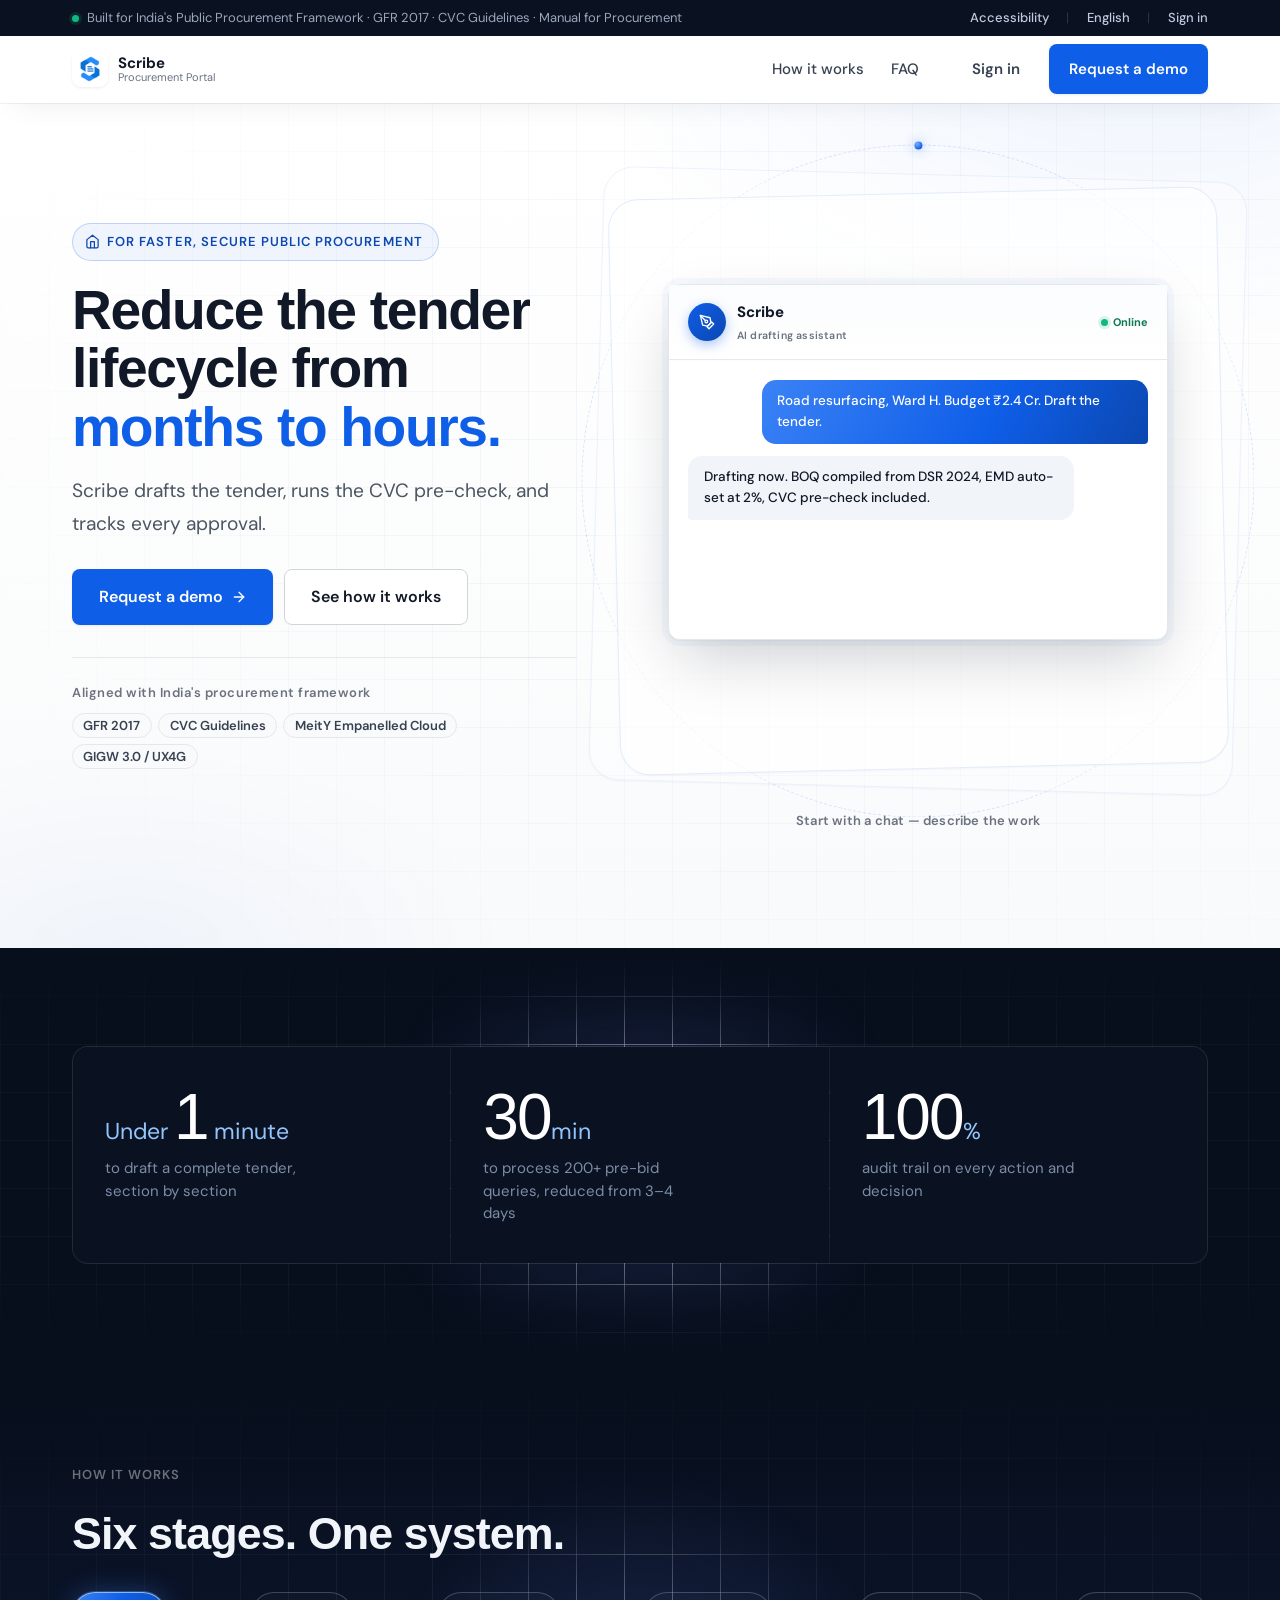
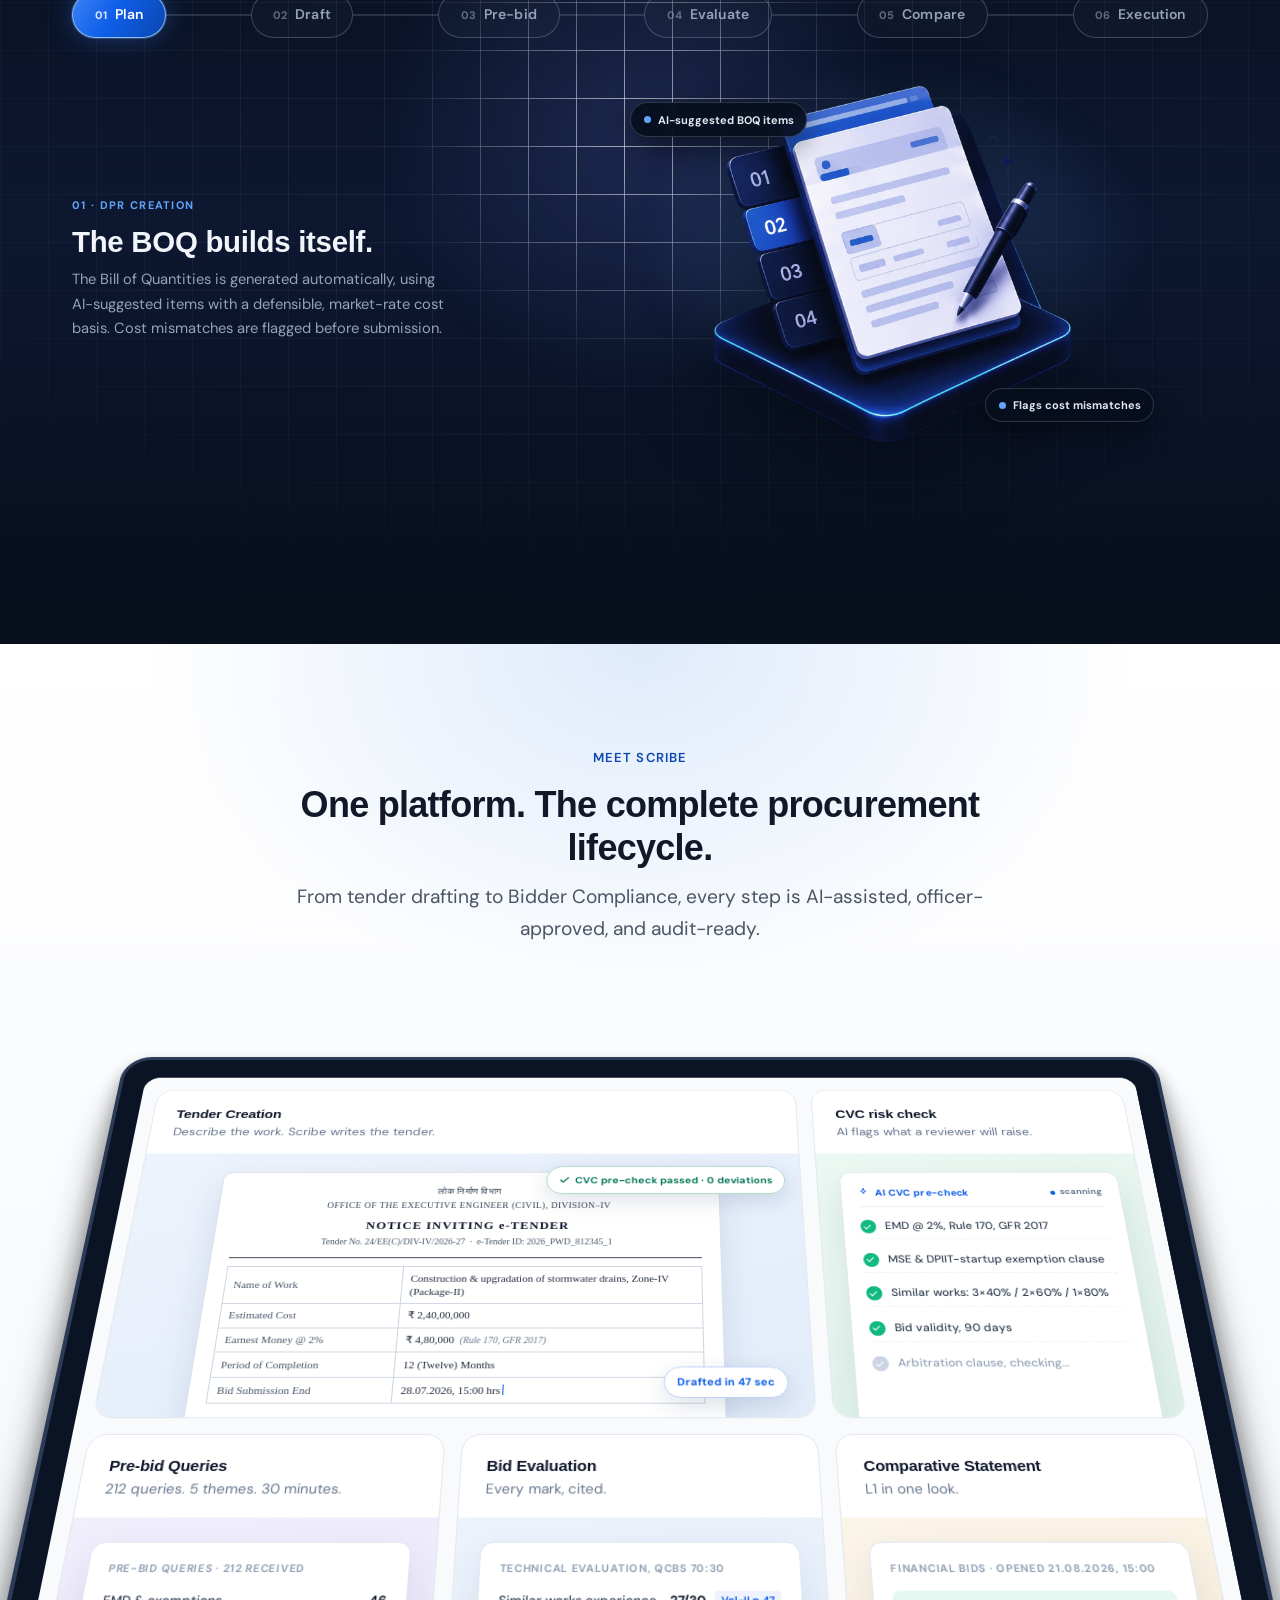
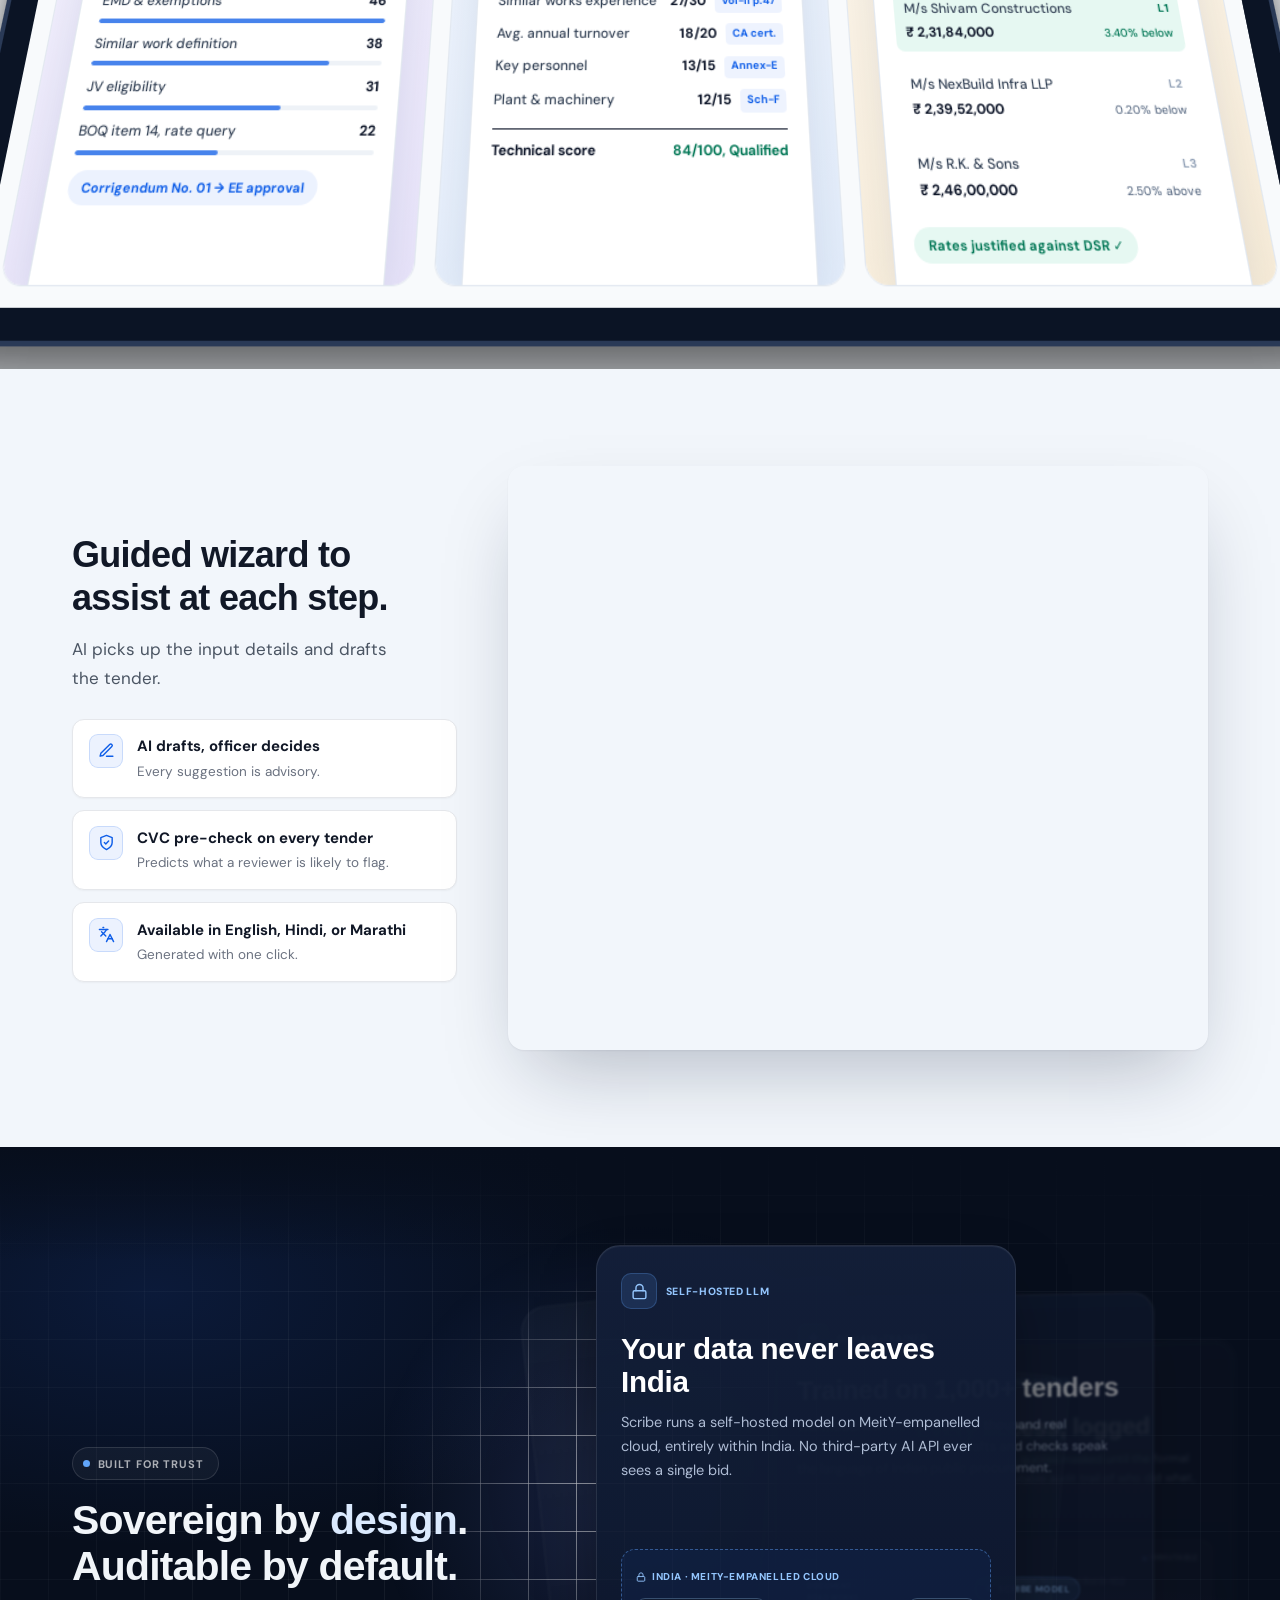
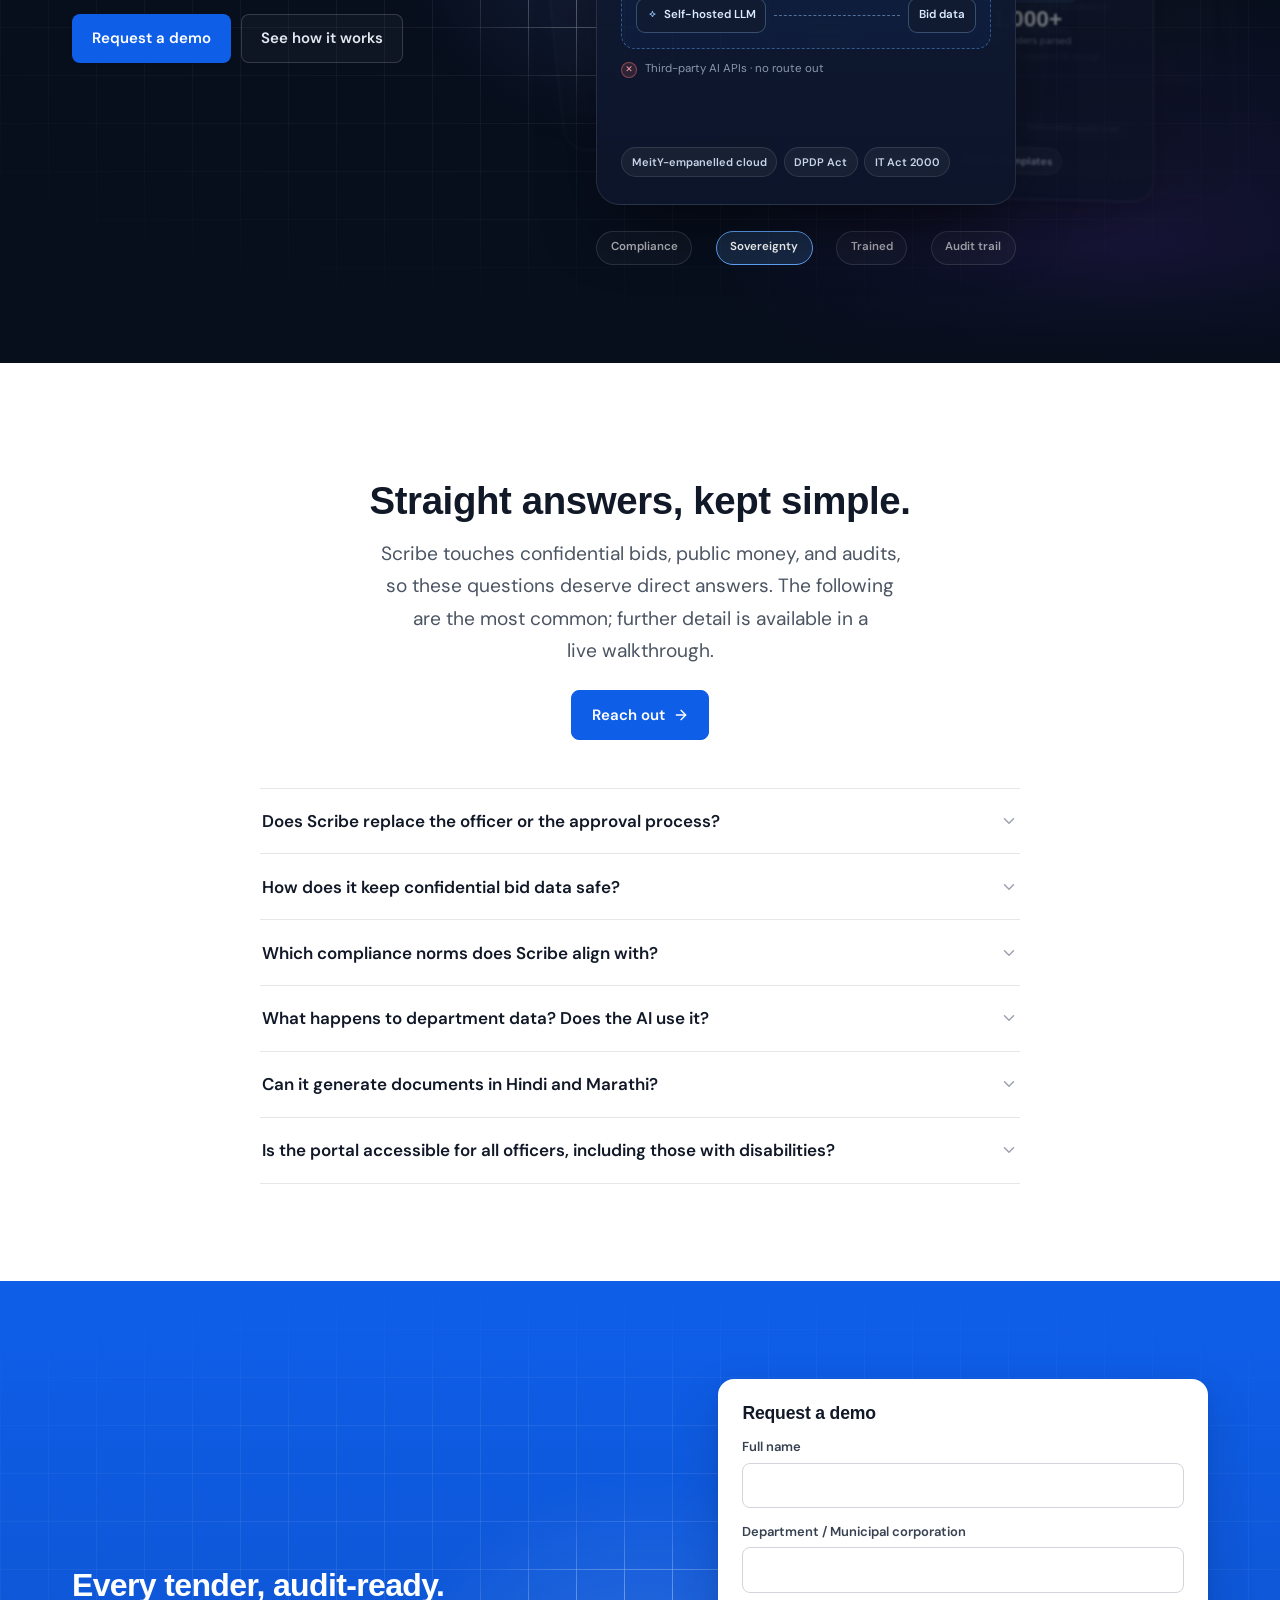
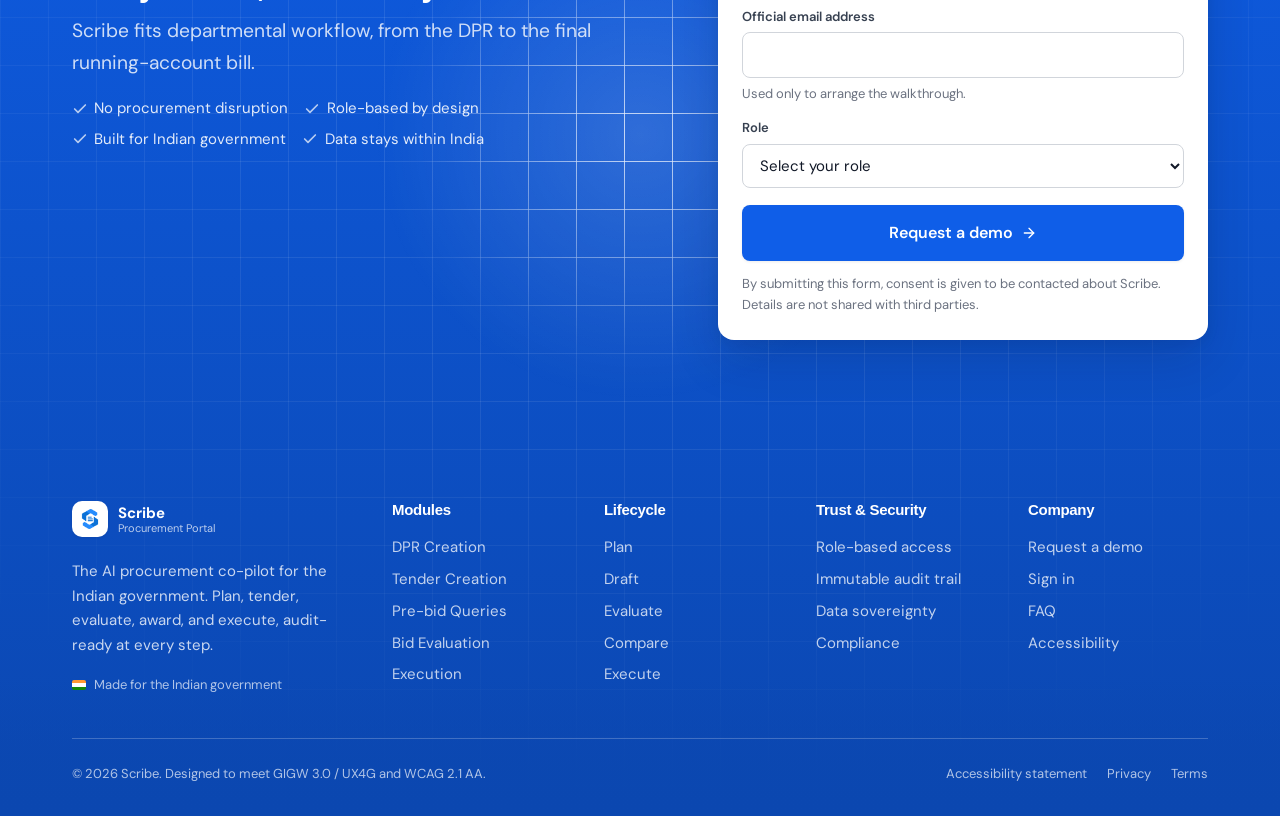
==== commit e6beba3a: "Hero eyebrow: For faster, secure public procurement Co-Authored-By: Claude Opus 4.8 <noreply@anthrop" ====
--- a/index.html
+++ b/index.html
@@ -95,7 +95,7 @@
         <div class="hero__copy">
           <span class="eyebrow eyebrow--pill">
             <svg width="15" height="15" viewBox="0 0 24 24" fill="none" stroke="currentColor" stroke-width="2" stroke-linecap="round" stroke-linejoin="round" aria-hidden="true"><path d="M3 9l9-7 9 7v11a2 2 0 0 1-2 2H5a2 2 0 0 1-2-2z"/><polyline points="9 22 9 12 15 12 15 22"/></svg>
-            For India's government officers
+            For faster, secure public procurement
           </span>
 
           <h1 id="hero-title">
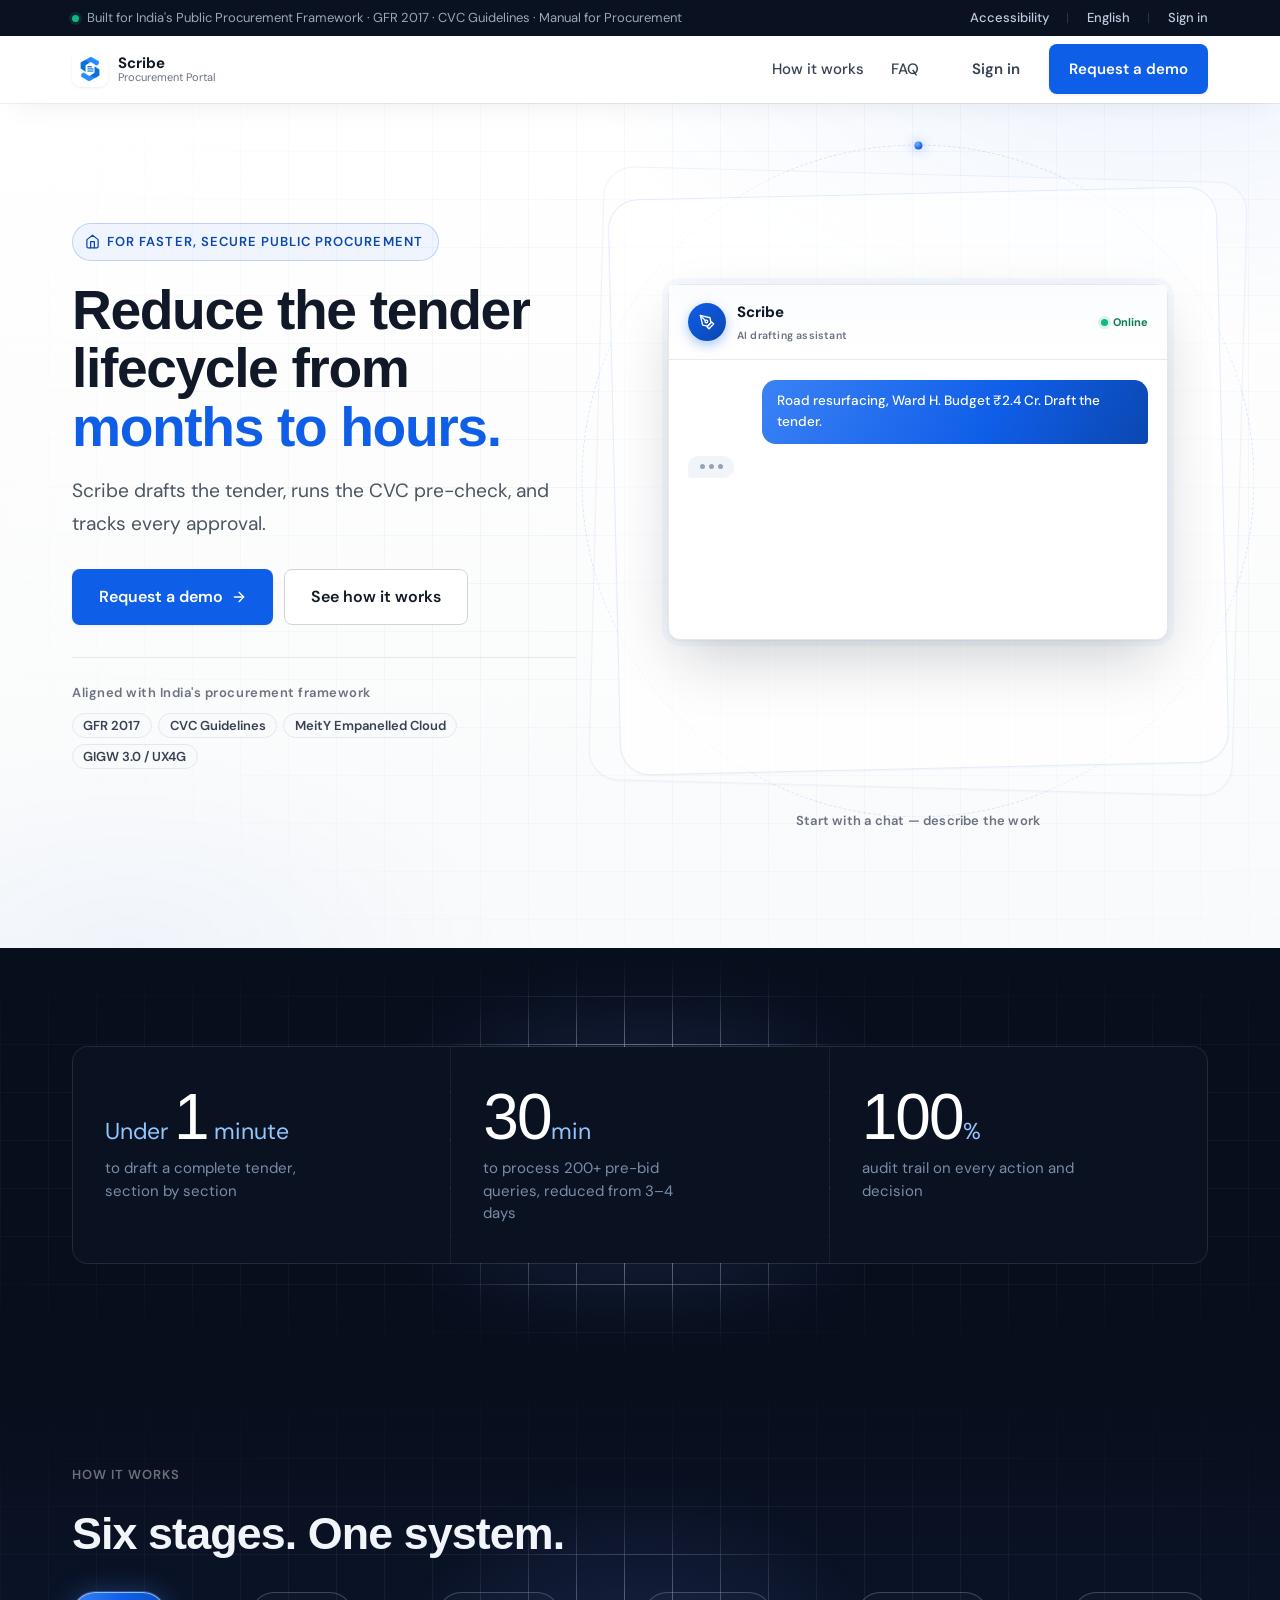
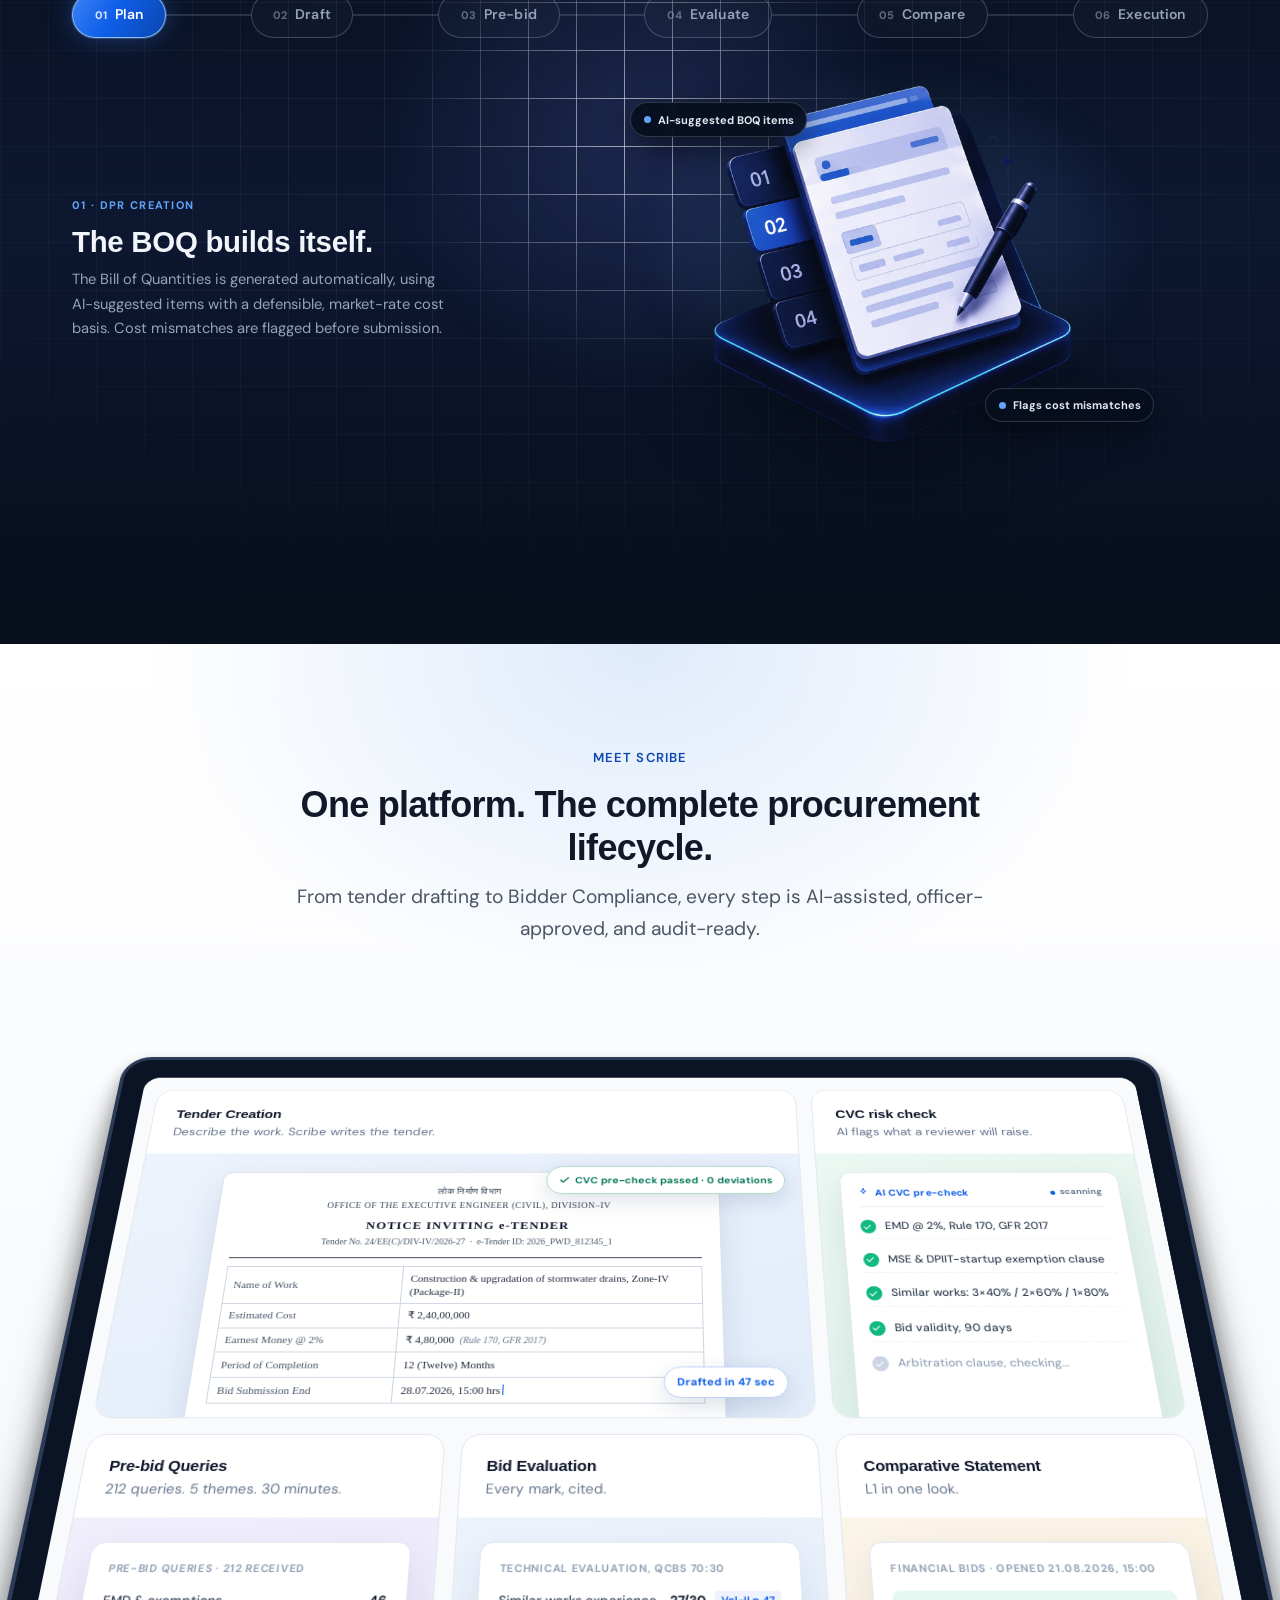
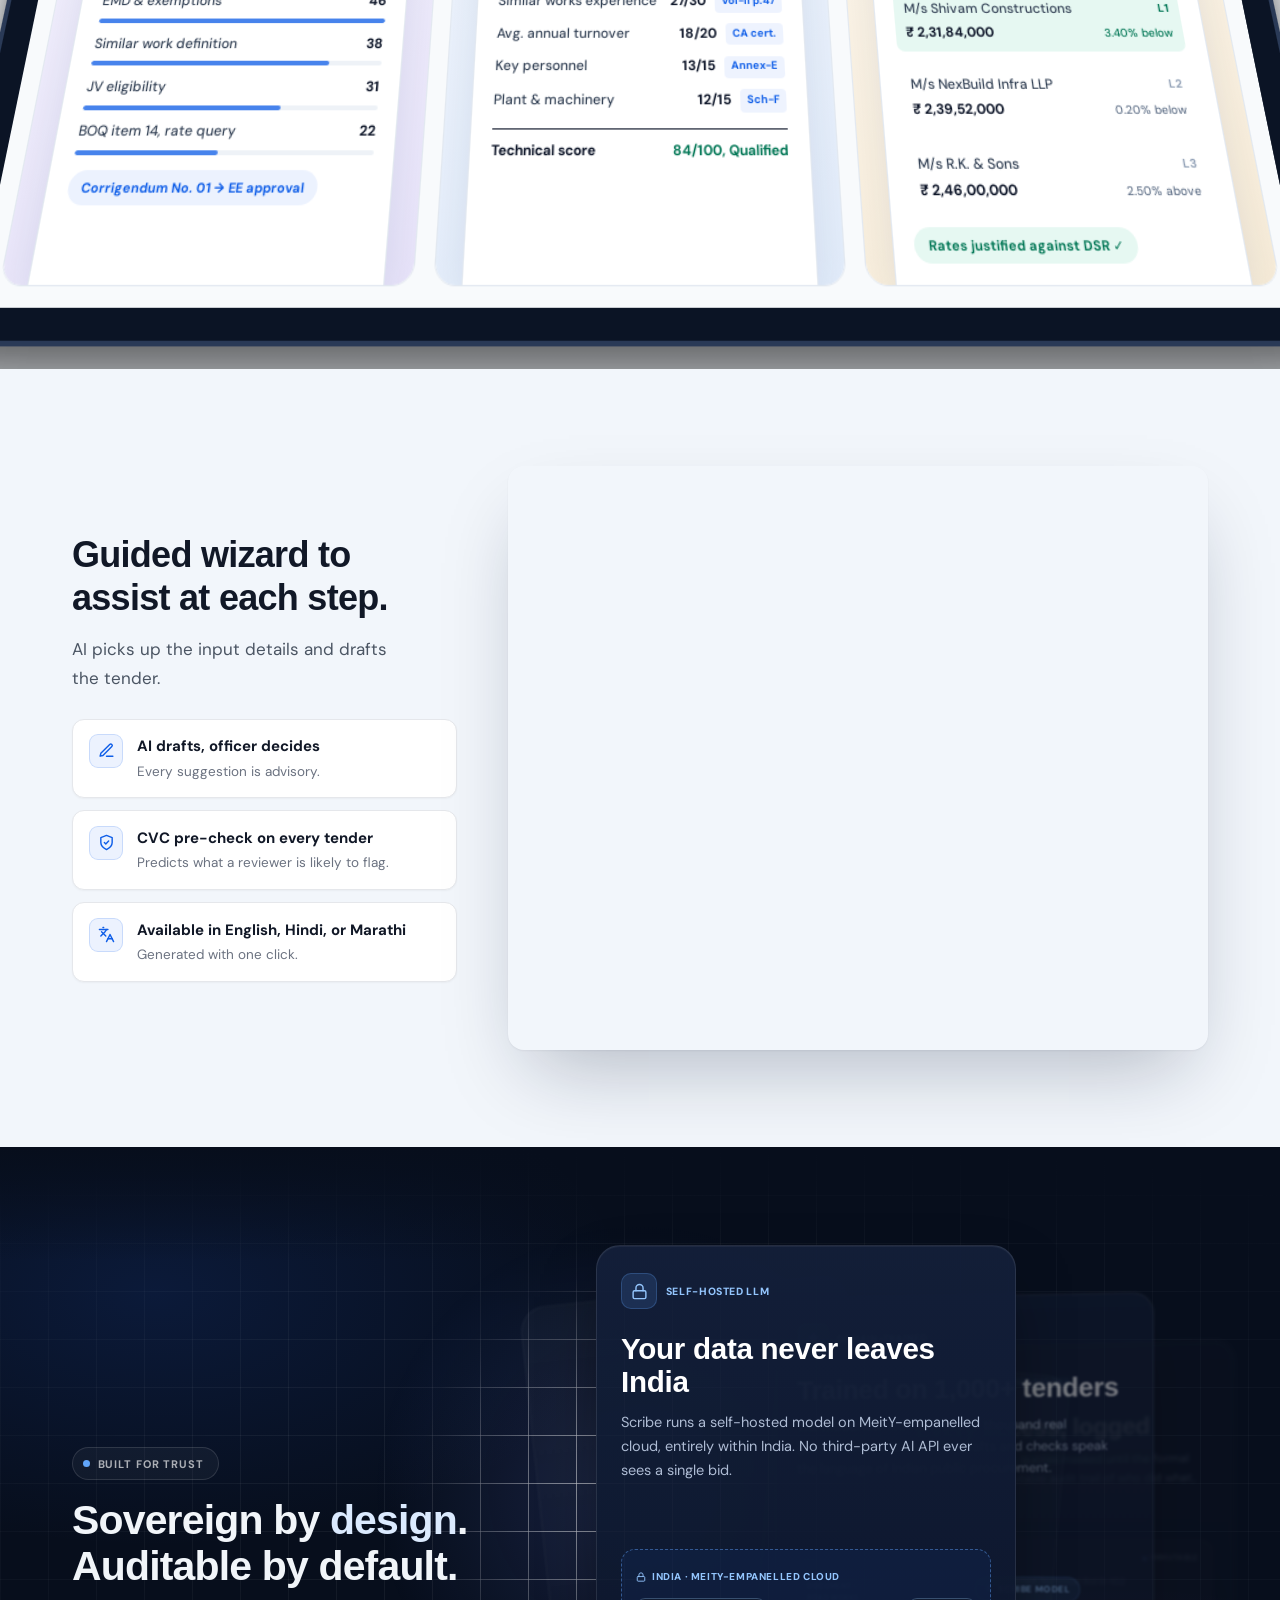
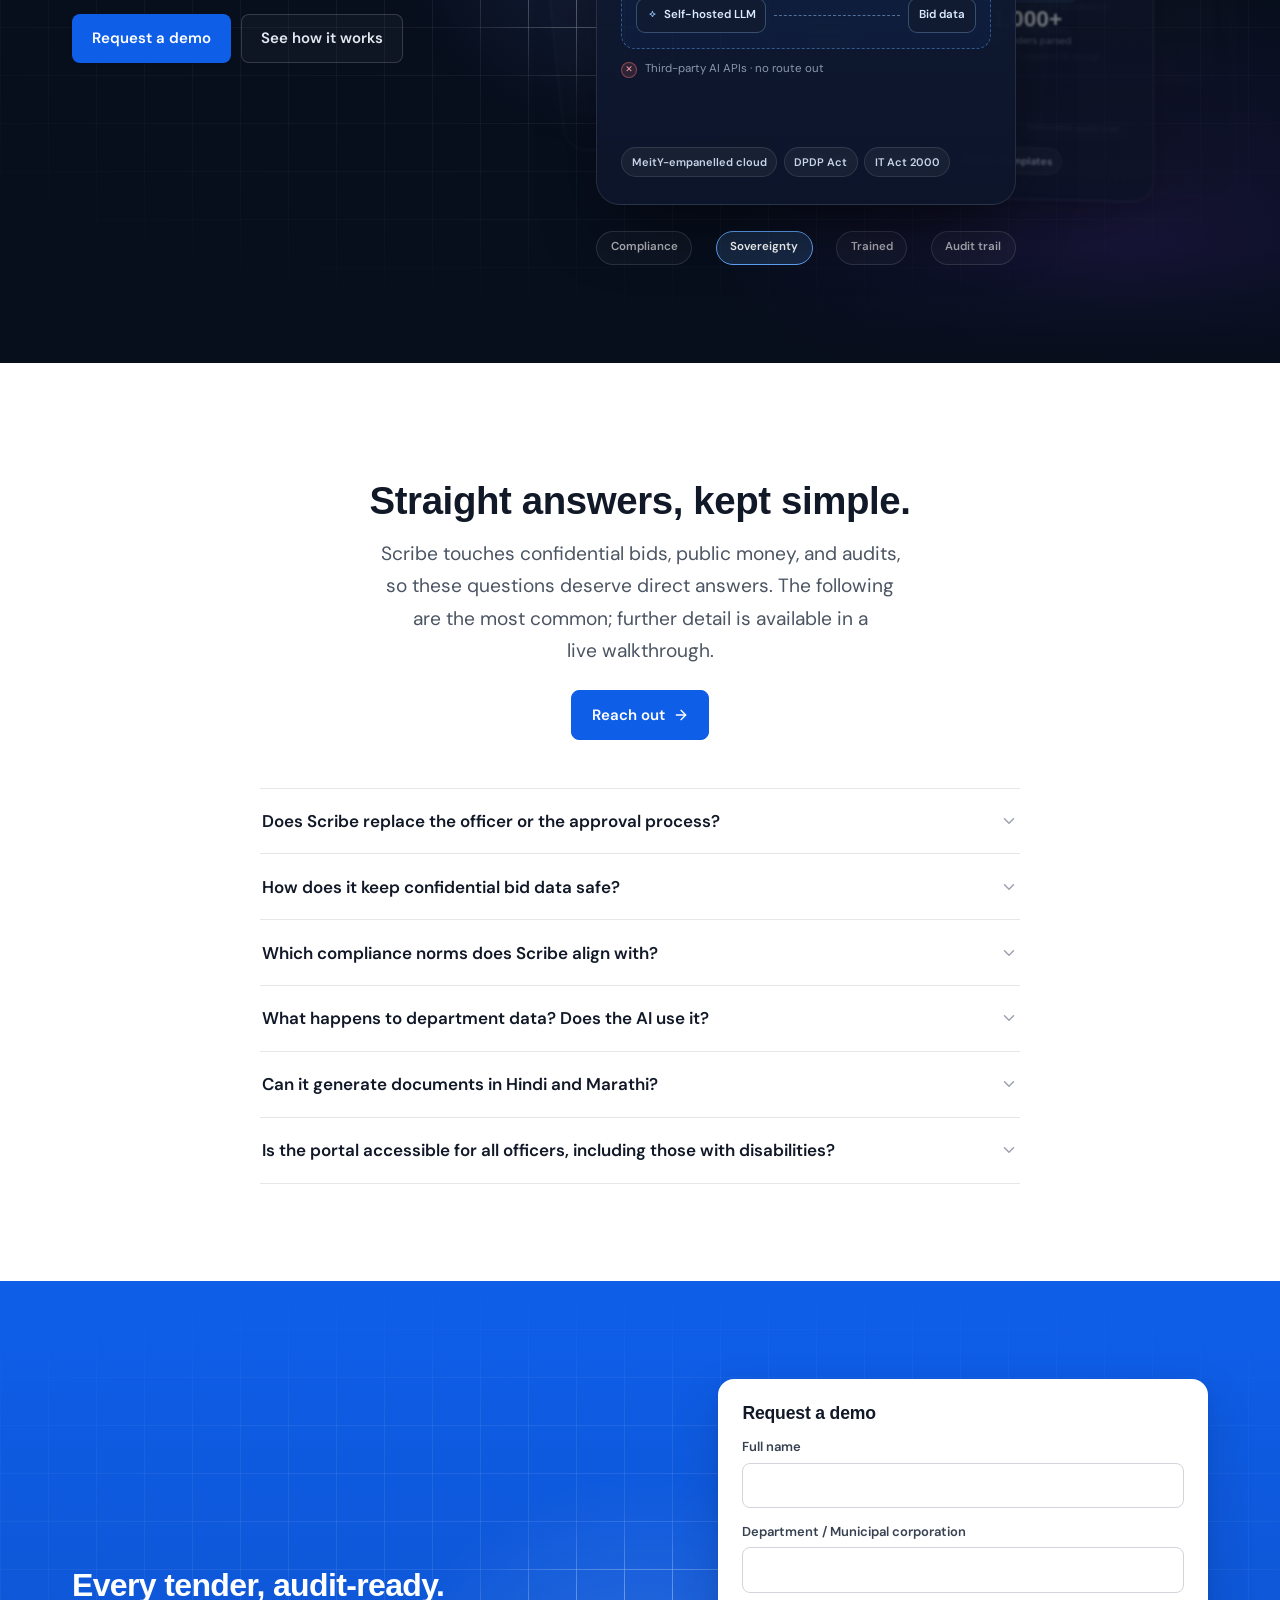
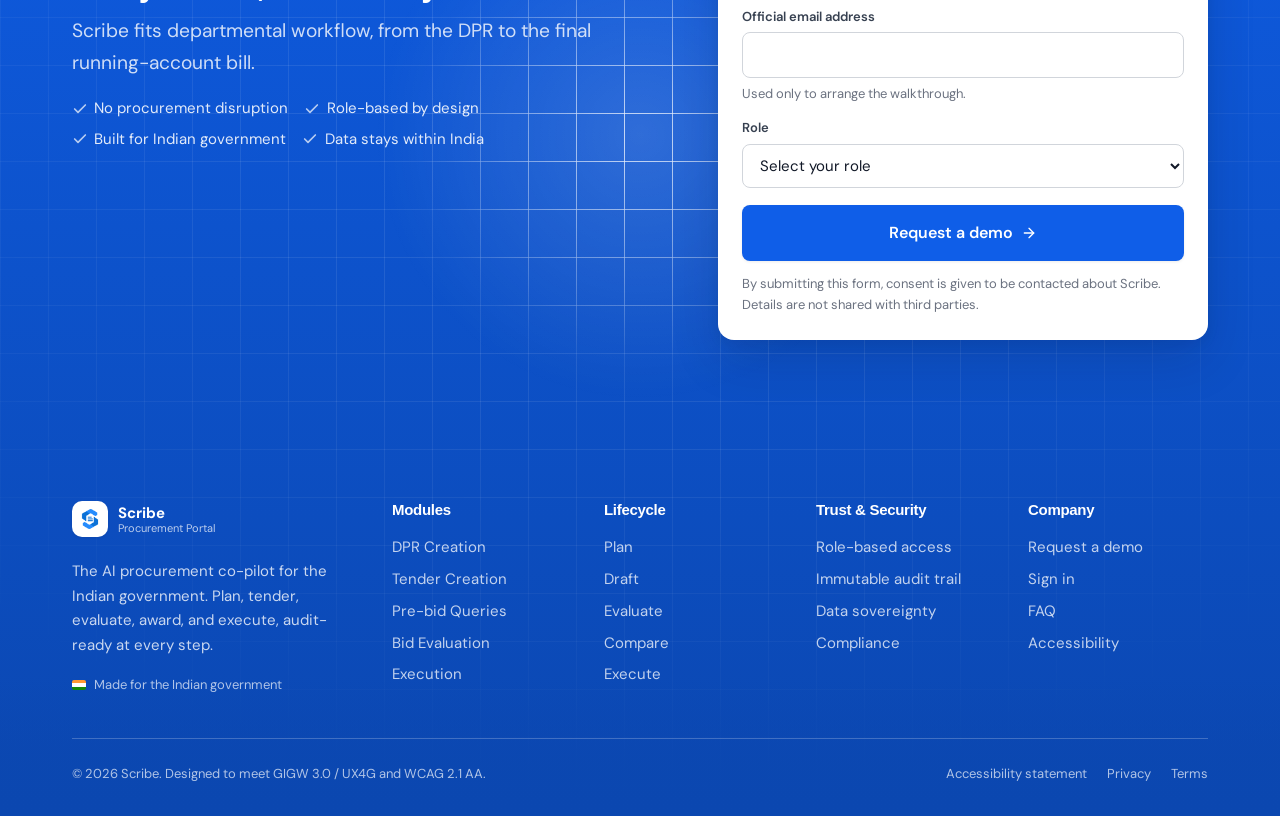
==== commit 84997cc1: "Mobile: compact topbar, copy-first hero, tightened eyebrow pill Co-Authored-By: Claude Opus 4.8 <nor" ====
--- a/index.html
+++ b/index.html
@@ -19,7 +19,7 @@
   <!-- og:image needs an absolute URL once the domain is live -->
   <meta property="og:image" content="assets/og-card.png" />
   <meta name="twitter:card" content="summary_large_image" />
-  <link rel="stylesheet" href="styles.css?v=92" />
+  <link rel="stylesheet" href="styles.css?v=93" />
   <script>document.documentElement.classList.add('js');</script>
 </head>
 <body>
--- a/styles.css
+++ b/styles.css
@@ -226,6 +226,10 @@
 .utilitybar__links a:hover { color: #fff; }
 .utilitybar__links .sep { color: #2A3448; }
 @media (max-width: 640px) { .hide-sm { display: none; } }
+@media (max-width: 720px) {
+  .utilitybar__note { display: none; }
+  .utilitybar .container { justify-content: center; }
+}
 
 /* ── Header ─────────────────────────────────────────────────────────────── */
 .header {
@@ -374,9 +378,12 @@
 .hero__trust-label { font-size: var(--fs-xs); color: var(--ink-500); font-weight: 600; letter-spacing: .04em; }
 .hero__chips { display: flex; flex-wrap: wrap; gap: .4rem; margin-top: .6rem; }
 
+/* Mobile: copy and CTA lead; the animation follows below the fold */
 @media (max-width: 900px) {
   .hero__grid { grid-template-columns: 1fr; }
-  .hero__visual { order: -1; }
+}
+@media (max-width: 480px) {
+  .eyebrow--pill { font-size: 11.5px; padding: .4rem .8rem .4rem .65rem; }
 }
 
 /* ── Hero Scene (HS) — chat → tender → bids → evaluation → award ────────── */
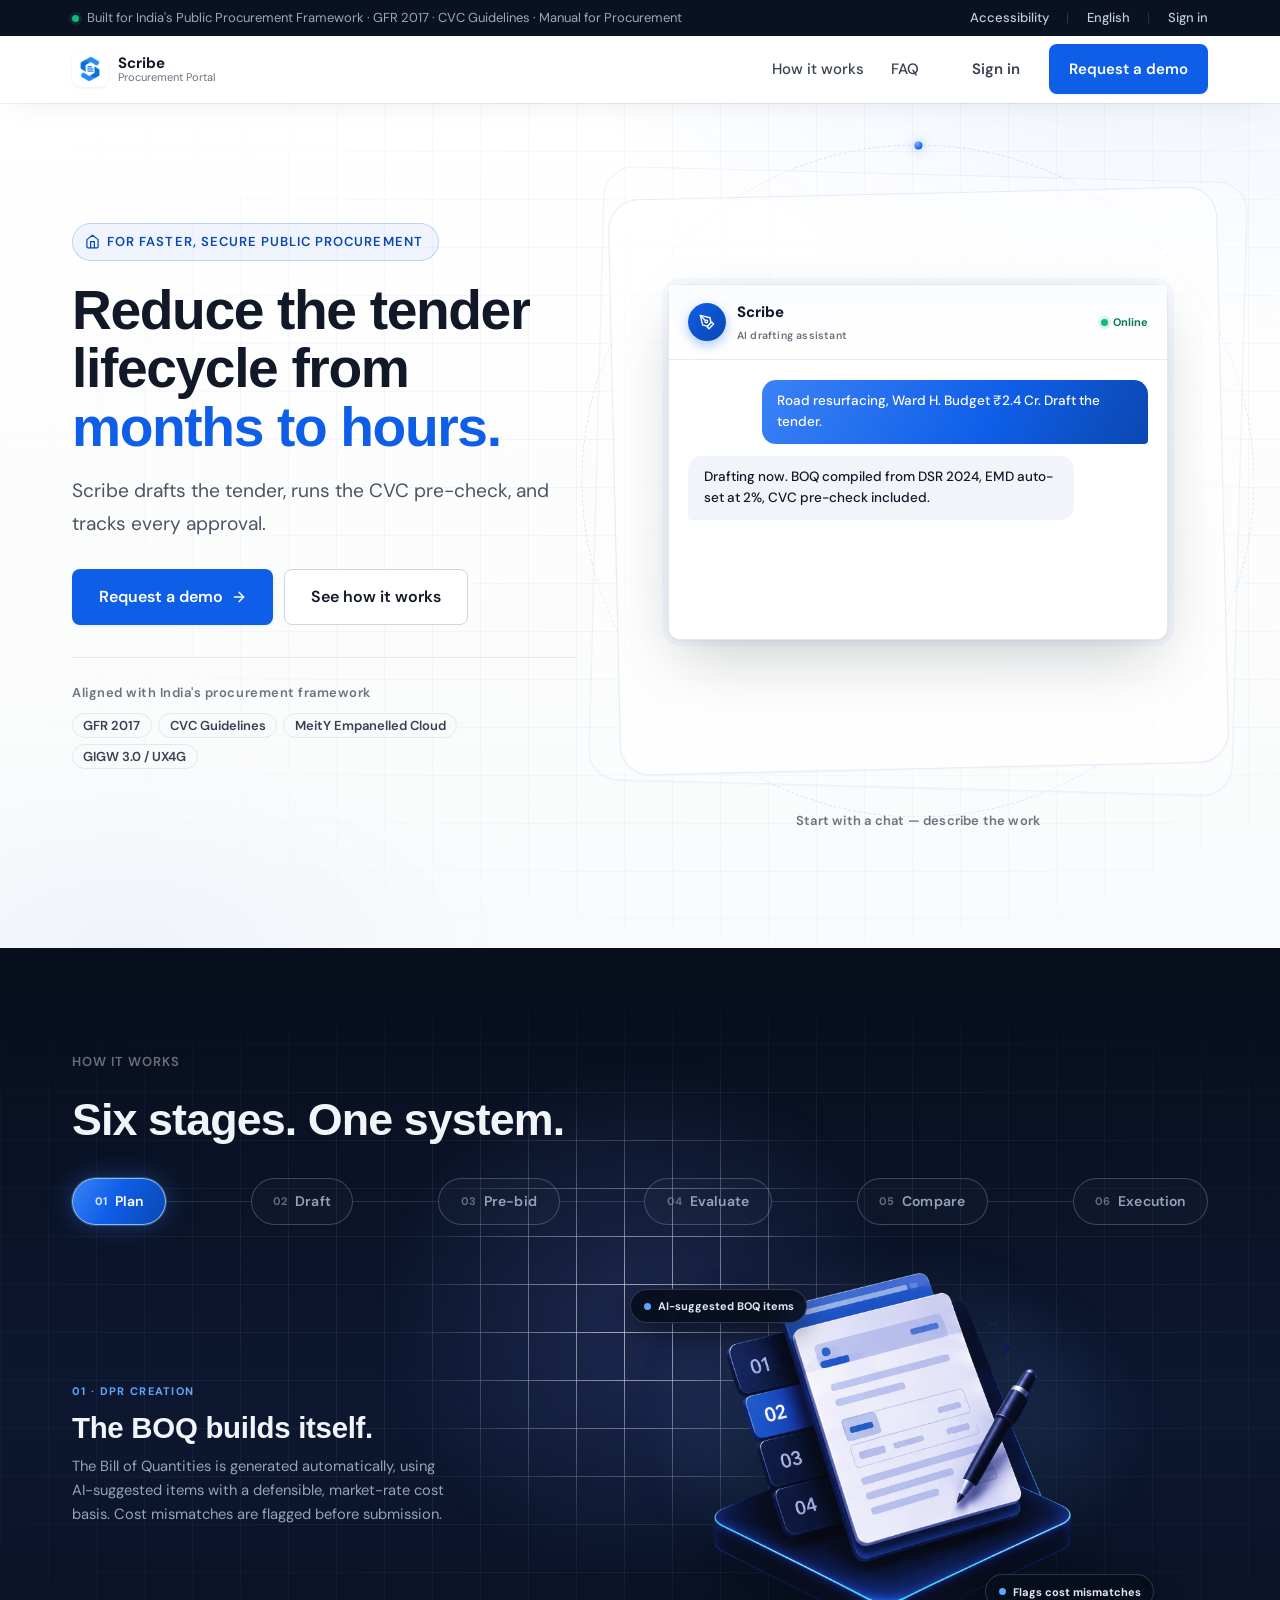
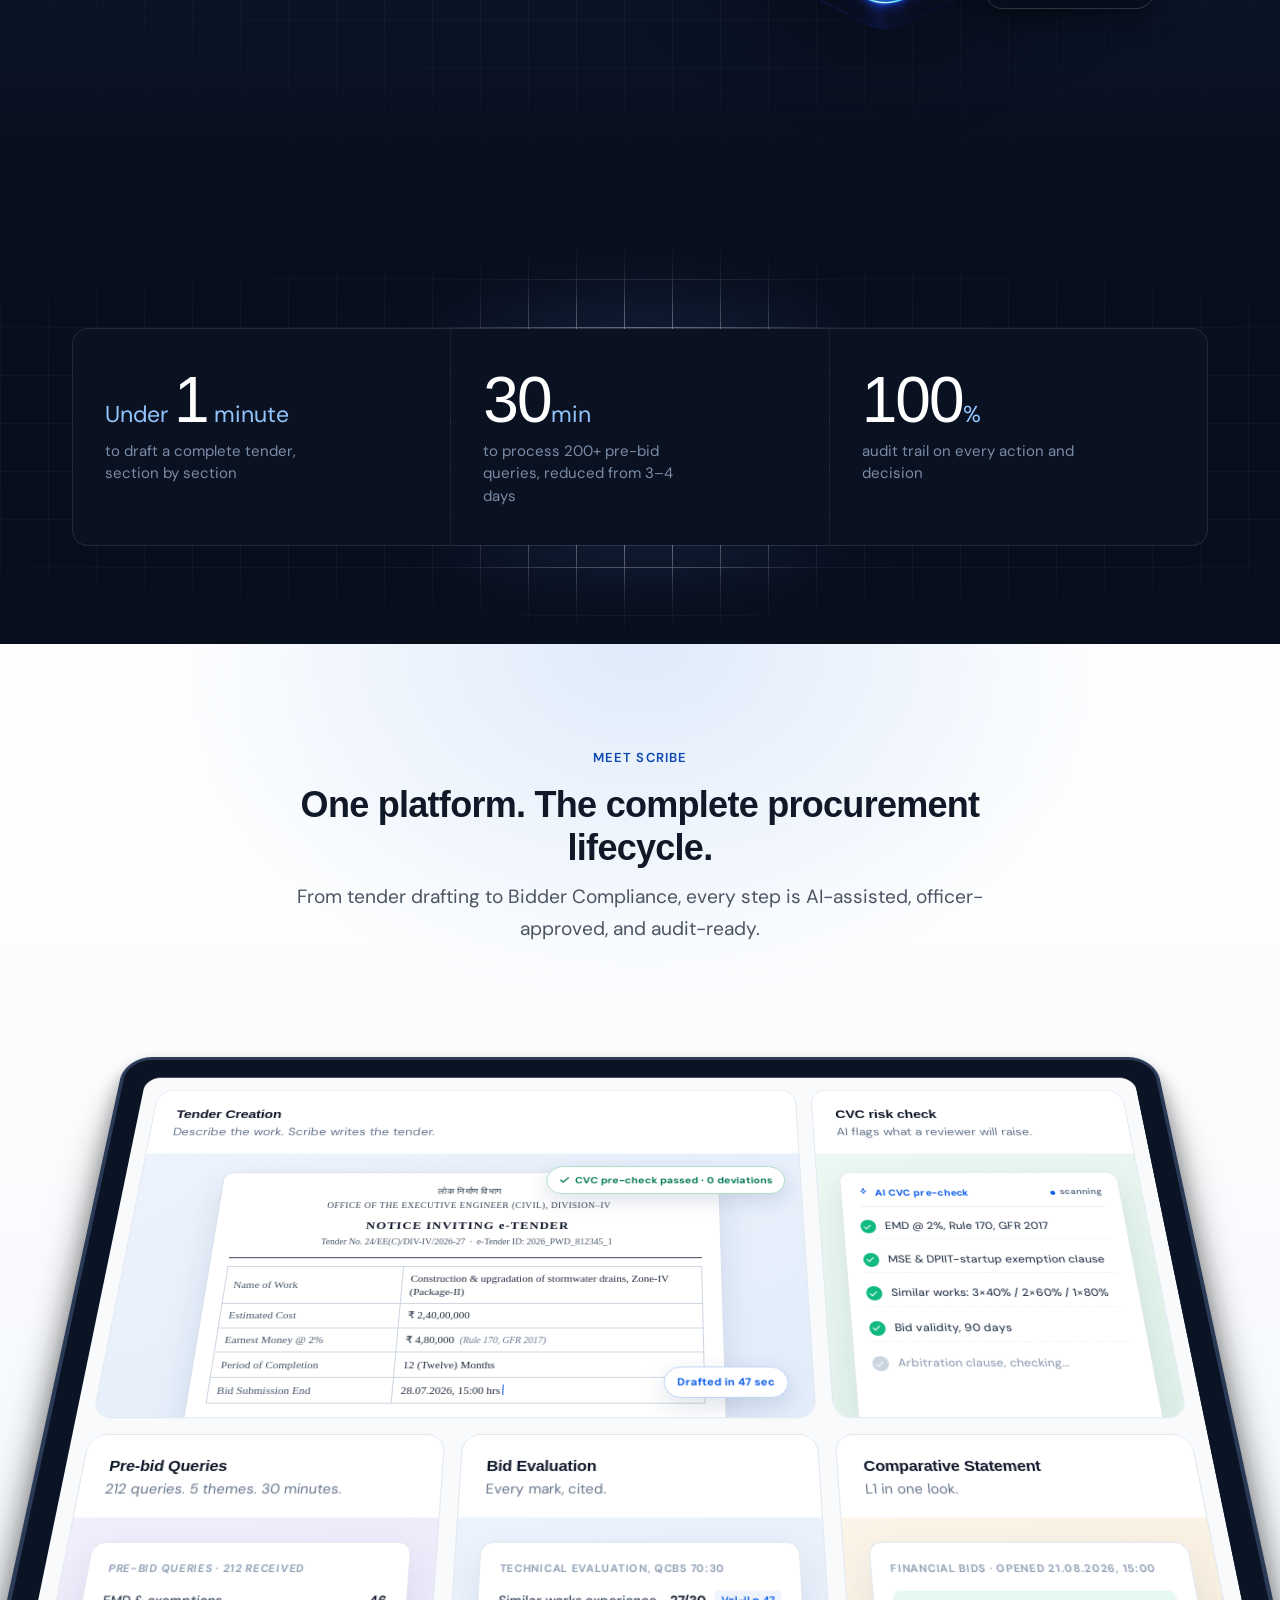
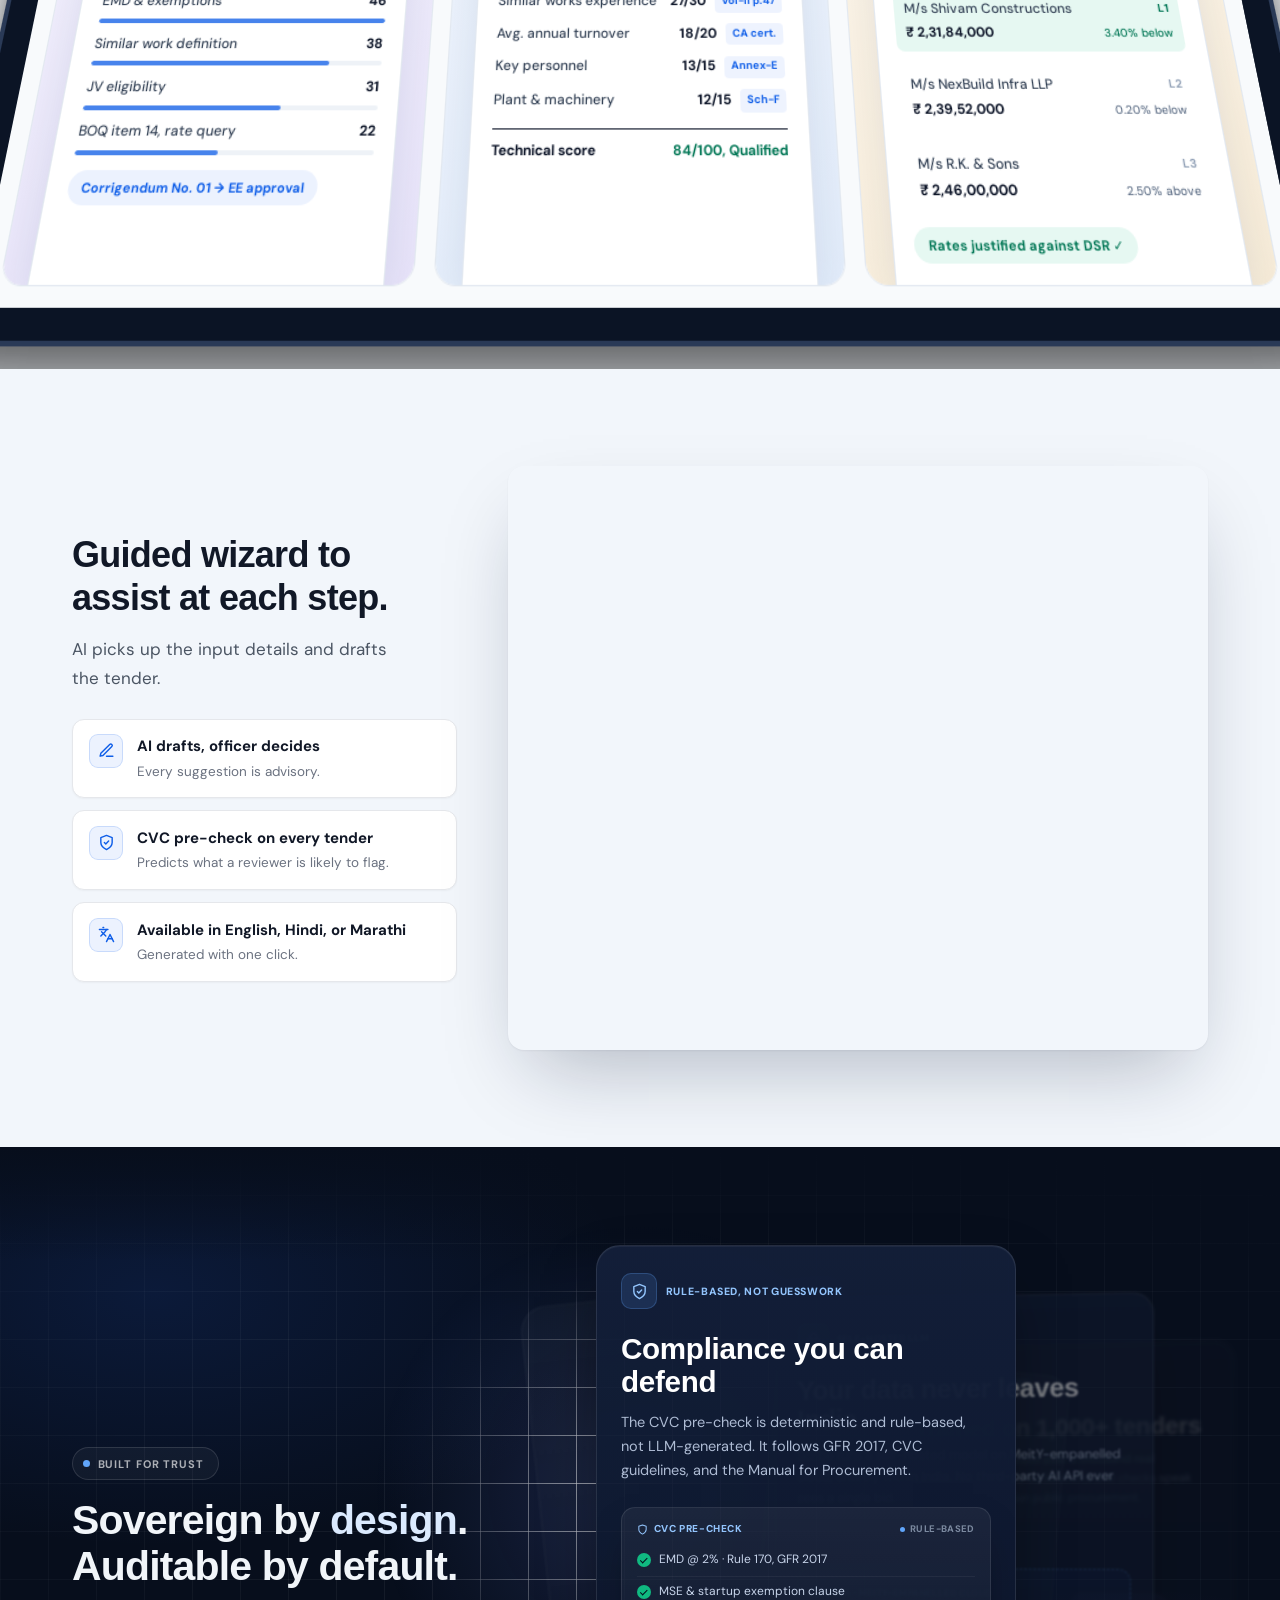
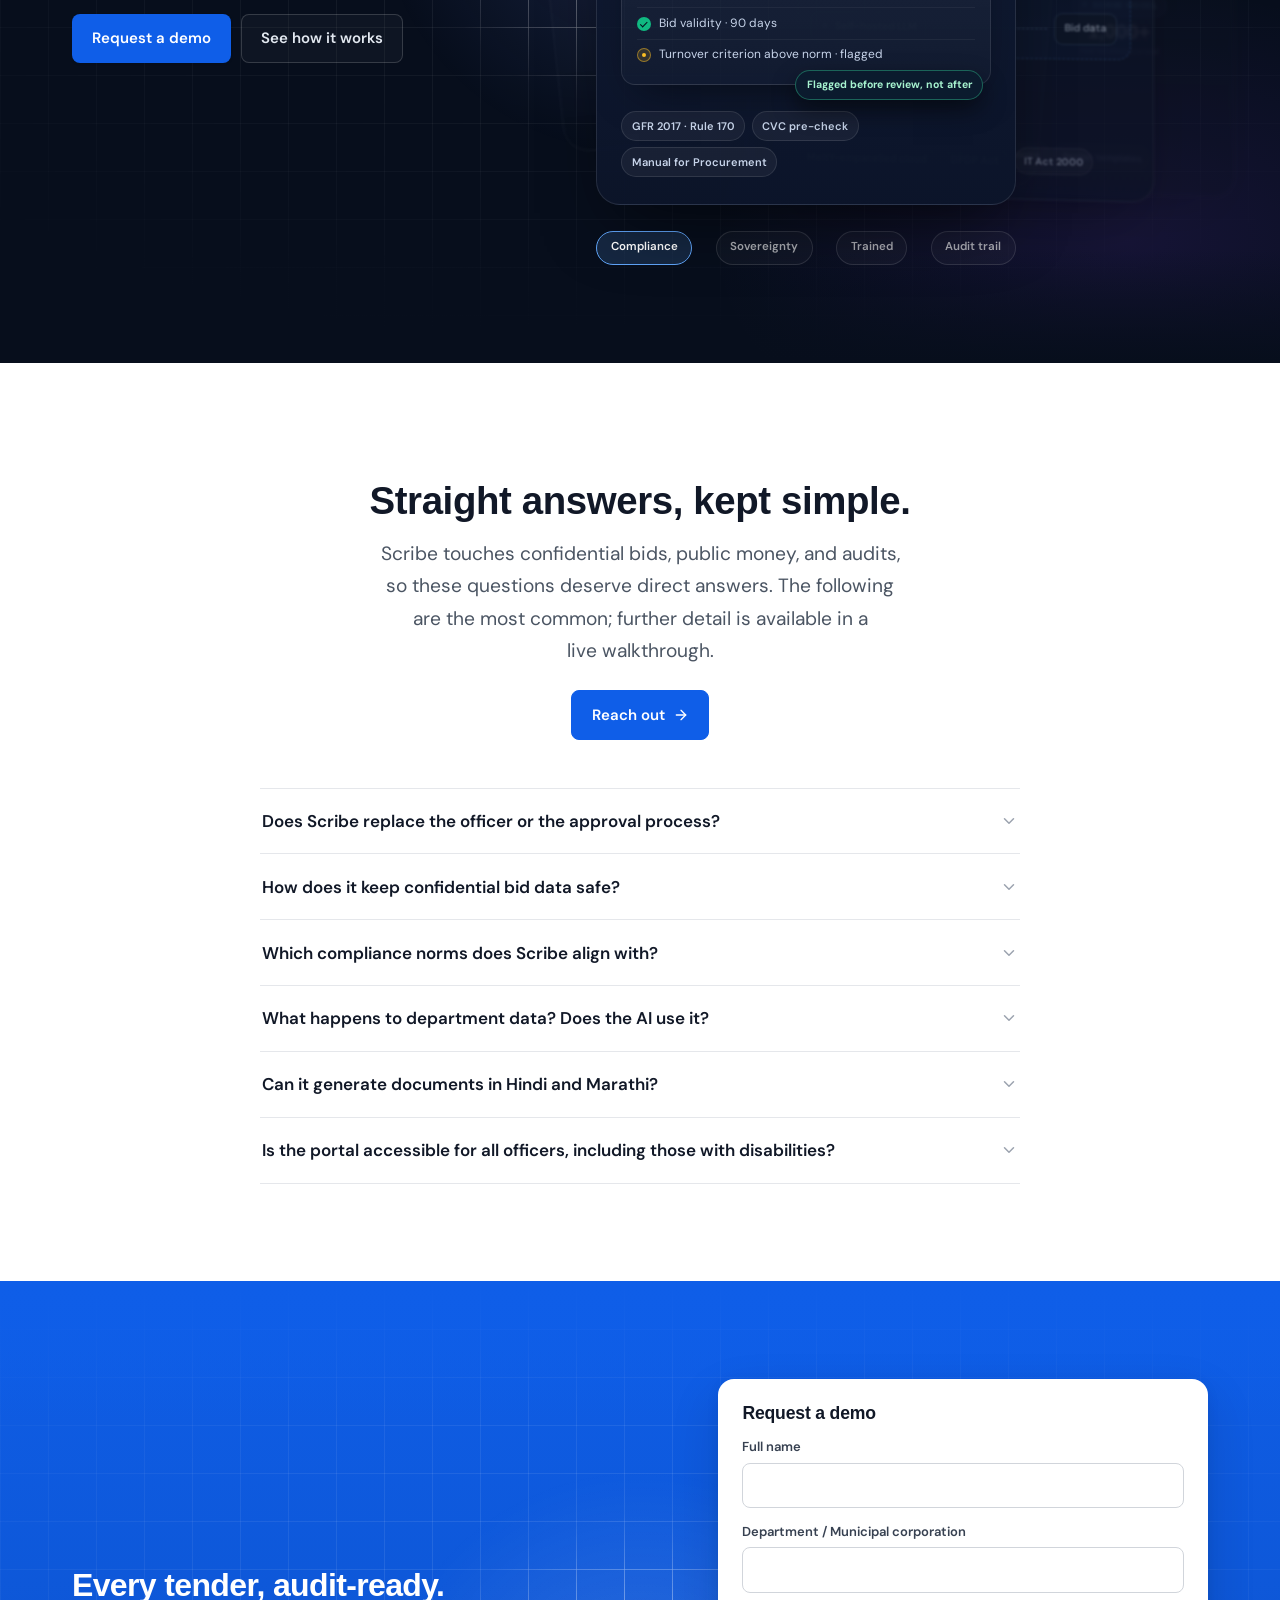
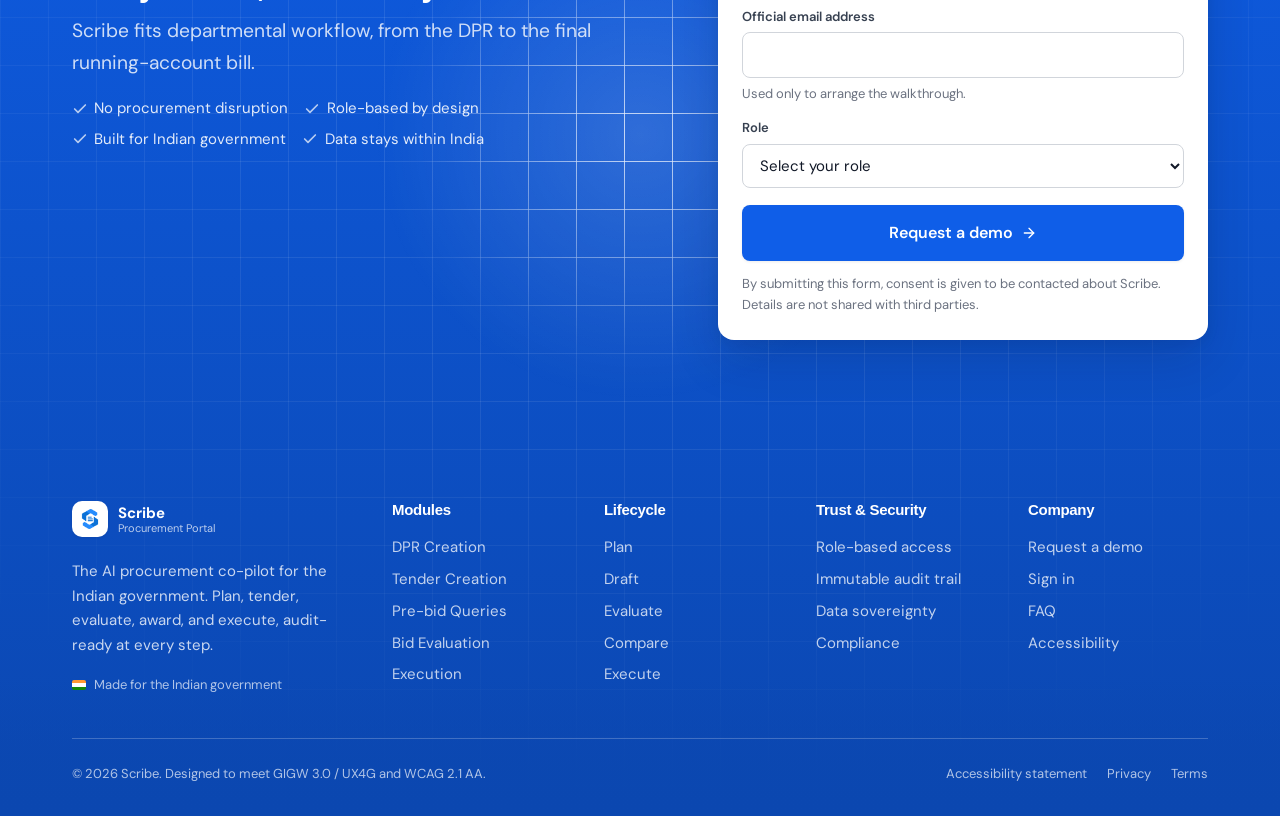
==== commit 4221827c: "Reorder: How it works directly after hero, stats strip follows Co-Authored-By: Claude Opus 4.8 <nore" ====
--- a/index.html
+++ b/index.html
@@ -307,37 +307,6 @@
         </div>
         <!-- /hero__visual -->
 
-      </div>
-    </section>
-
-    <!-- ================================================================
-         NUMBERS STRIP : 3 headline stats
-    ================================================================ -->
-    <section class="stats-section" aria-labelledby="stats-title">
-      <div class="stats-bg" aria-hidden="true">
-        <div class="stats-bg__vignette">
-          <div class="stats-bg__base"></div>
-          <div class="stats-bg__overlay"></div>
-          <div class="stats-bg__glow"></div>
-        </div>
-        <div class="stats-bg__fade"></div>
-      </div>
-      <div class="container">
-        <h2 id="stats-title" class="sr-only">What Scribe changes</h2>
-        <div class="stats-grid">
-          <div class="stat-item reveal">
-            <div class="stat-item__num"><span class="stat-item__unit">Under&nbsp;</span>1<span class="stat-item__unit">&nbsp;minute</span></div>
-            <div class="stat-item__label">to draft a complete tender, section by section</div>
-          </div>
-          <div class="stat-item reveal">
-            <div class="stat-item__num">30<span class="stat-item__unit">min</span></div>
-            <div class="stat-item__label">to process 200+ pre-bid queries, reduced from 3–4 days</div>
-          </div>
-          <div class="stat-item reveal">
-            <div class="stat-item__num">100<span class="stat-item__unit">%</span></div>
-            <div class="stat-item__label">audit trail on every action and decision</div>
-          </div>
-        </div>
       </div>
     </section>
 
@@ -499,6 +468,37 @@
           </div>
 
         </div><!-- /journey-panels -->
+      </div>
+    </section>
+
+    <!-- ================================================================
+         NUMBERS STRIP : 3 headline stats
+    ================================================================ -->
+    <section class="stats-section" aria-labelledby="stats-title">
+      <div class="stats-bg" aria-hidden="true">
+        <div class="stats-bg__vignette">
+          <div class="stats-bg__base"></div>
+          <div class="stats-bg__overlay"></div>
+          <div class="stats-bg__glow"></div>
+        </div>
+        <div class="stats-bg__fade"></div>
+      </div>
+      <div class="container">
+        <h2 id="stats-title" class="sr-only">What Scribe changes</h2>
+        <div class="stats-grid">
+          <div class="stat-item reveal">
+            <div class="stat-item__num"><span class="stat-item__unit">Under&nbsp;</span>1<span class="stat-item__unit">&nbsp;minute</span></div>
+            <div class="stat-item__label">to draft a complete tender, section by section</div>
+          </div>
+          <div class="stat-item reveal">
+            <div class="stat-item__num">30<span class="stat-item__unit">min</span></div>
+            <div class="stat-item__label">to process 200+ pre-bid queries, reduced from 3–4 days</div>
+          </div>
+          <div class="stat-item reveal">
+            <div class="stat-item__num">100<span class="stat-item__unit">%</span></div>
+            <div class="stat-item__label">audit trail on every action and decision</div>
+          </div>
+        </div>
       </div>
     </section>
 
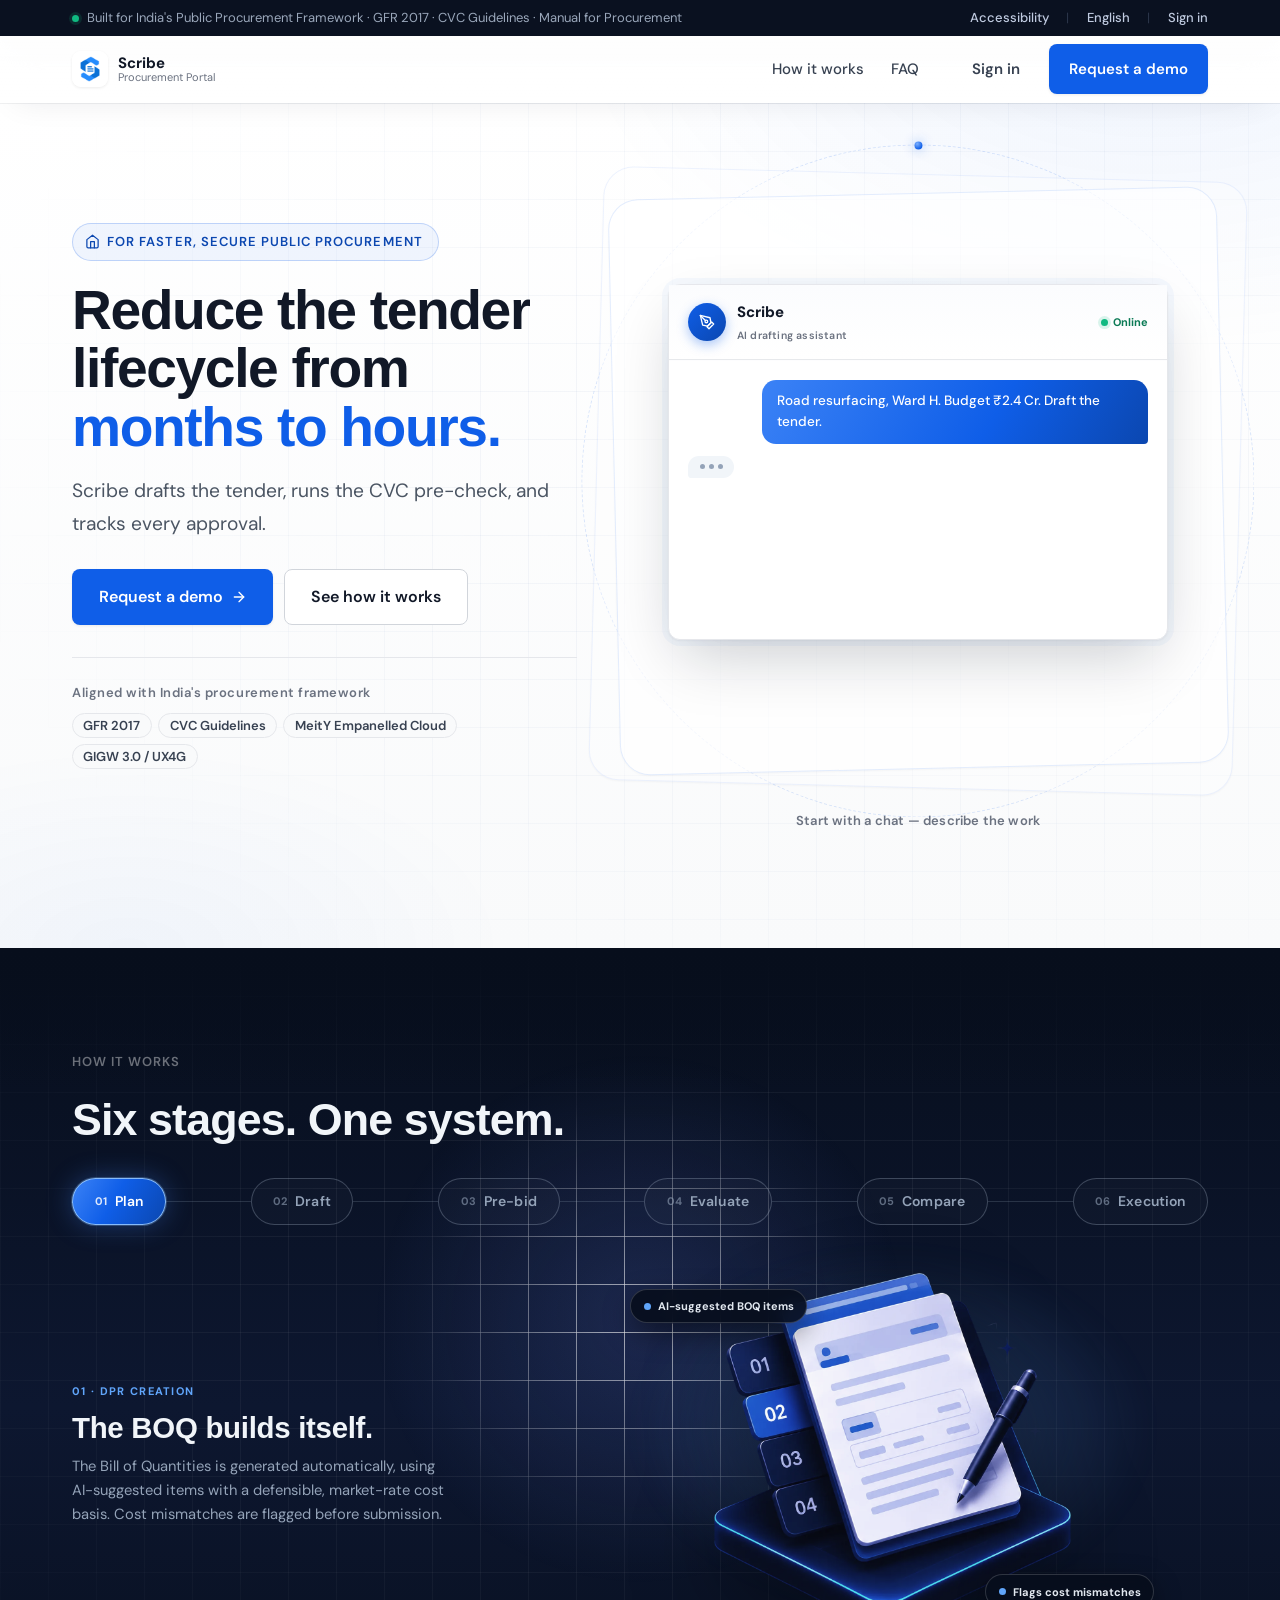
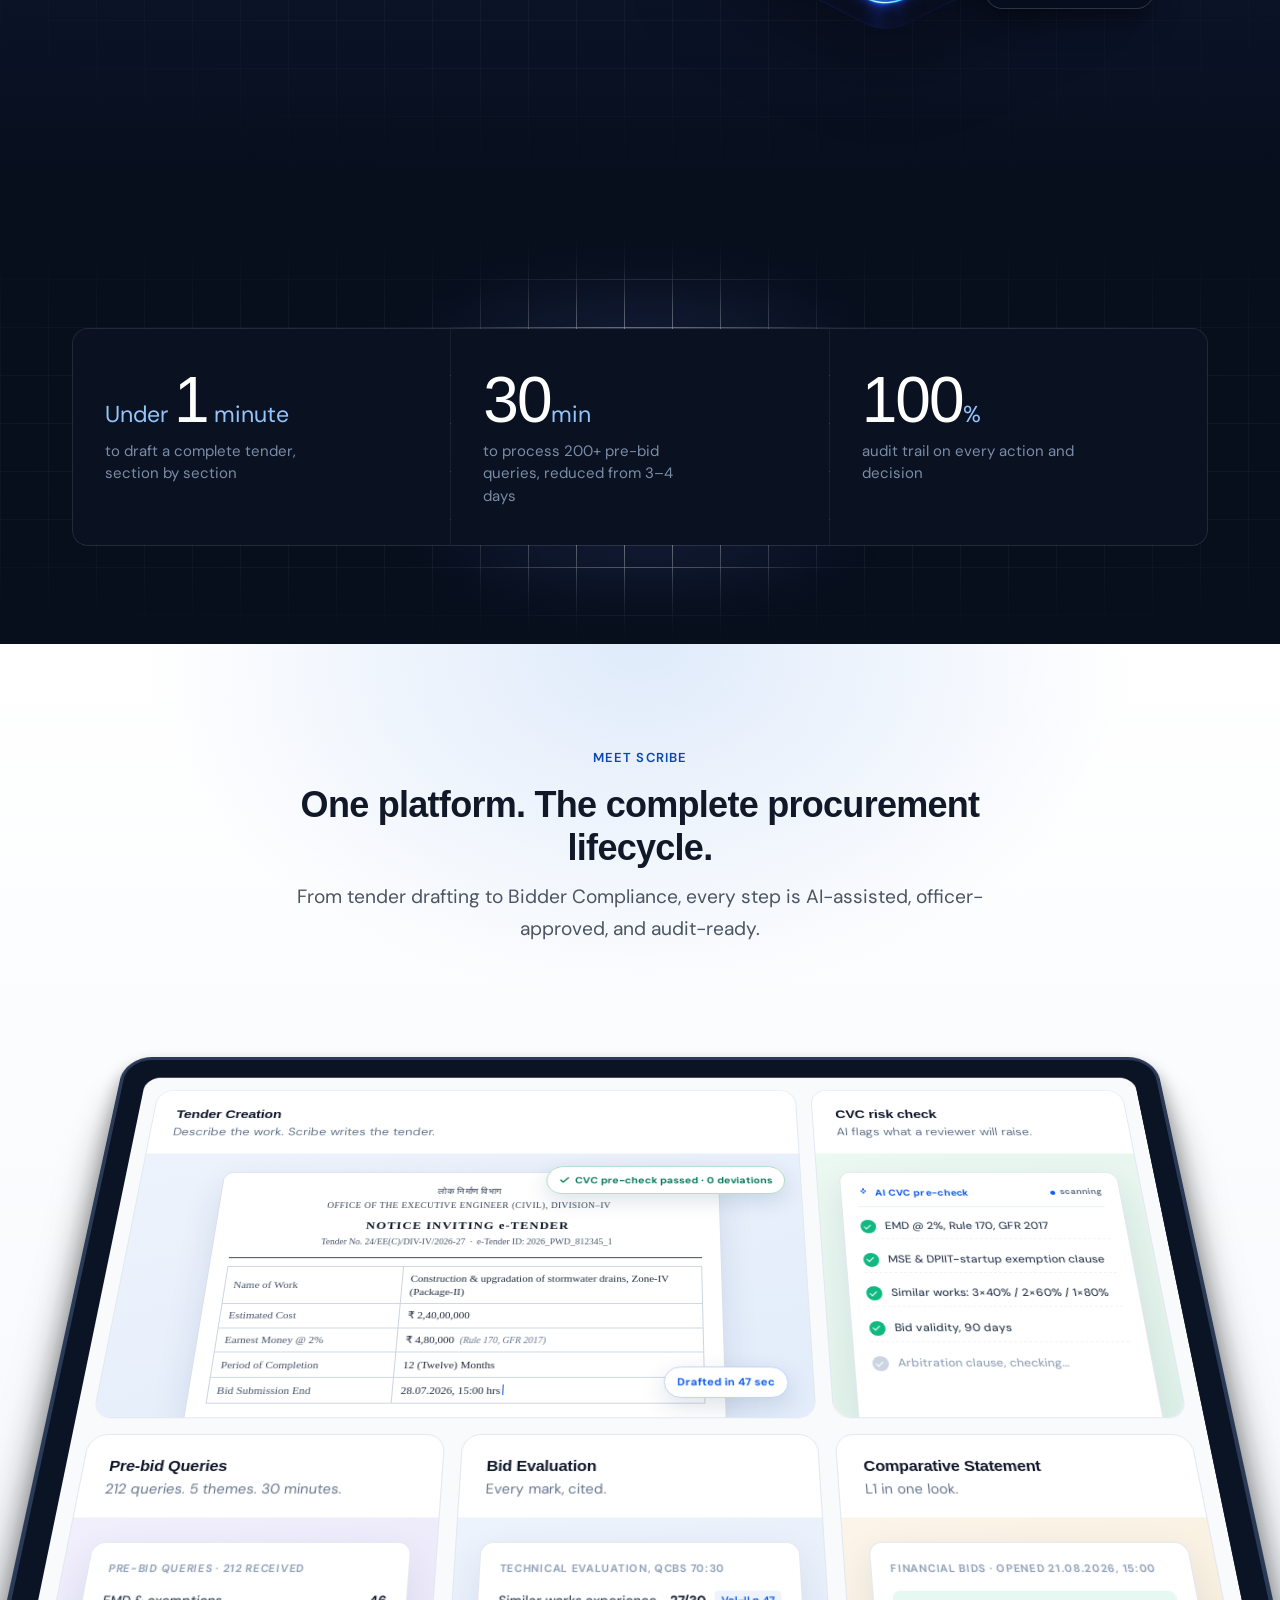
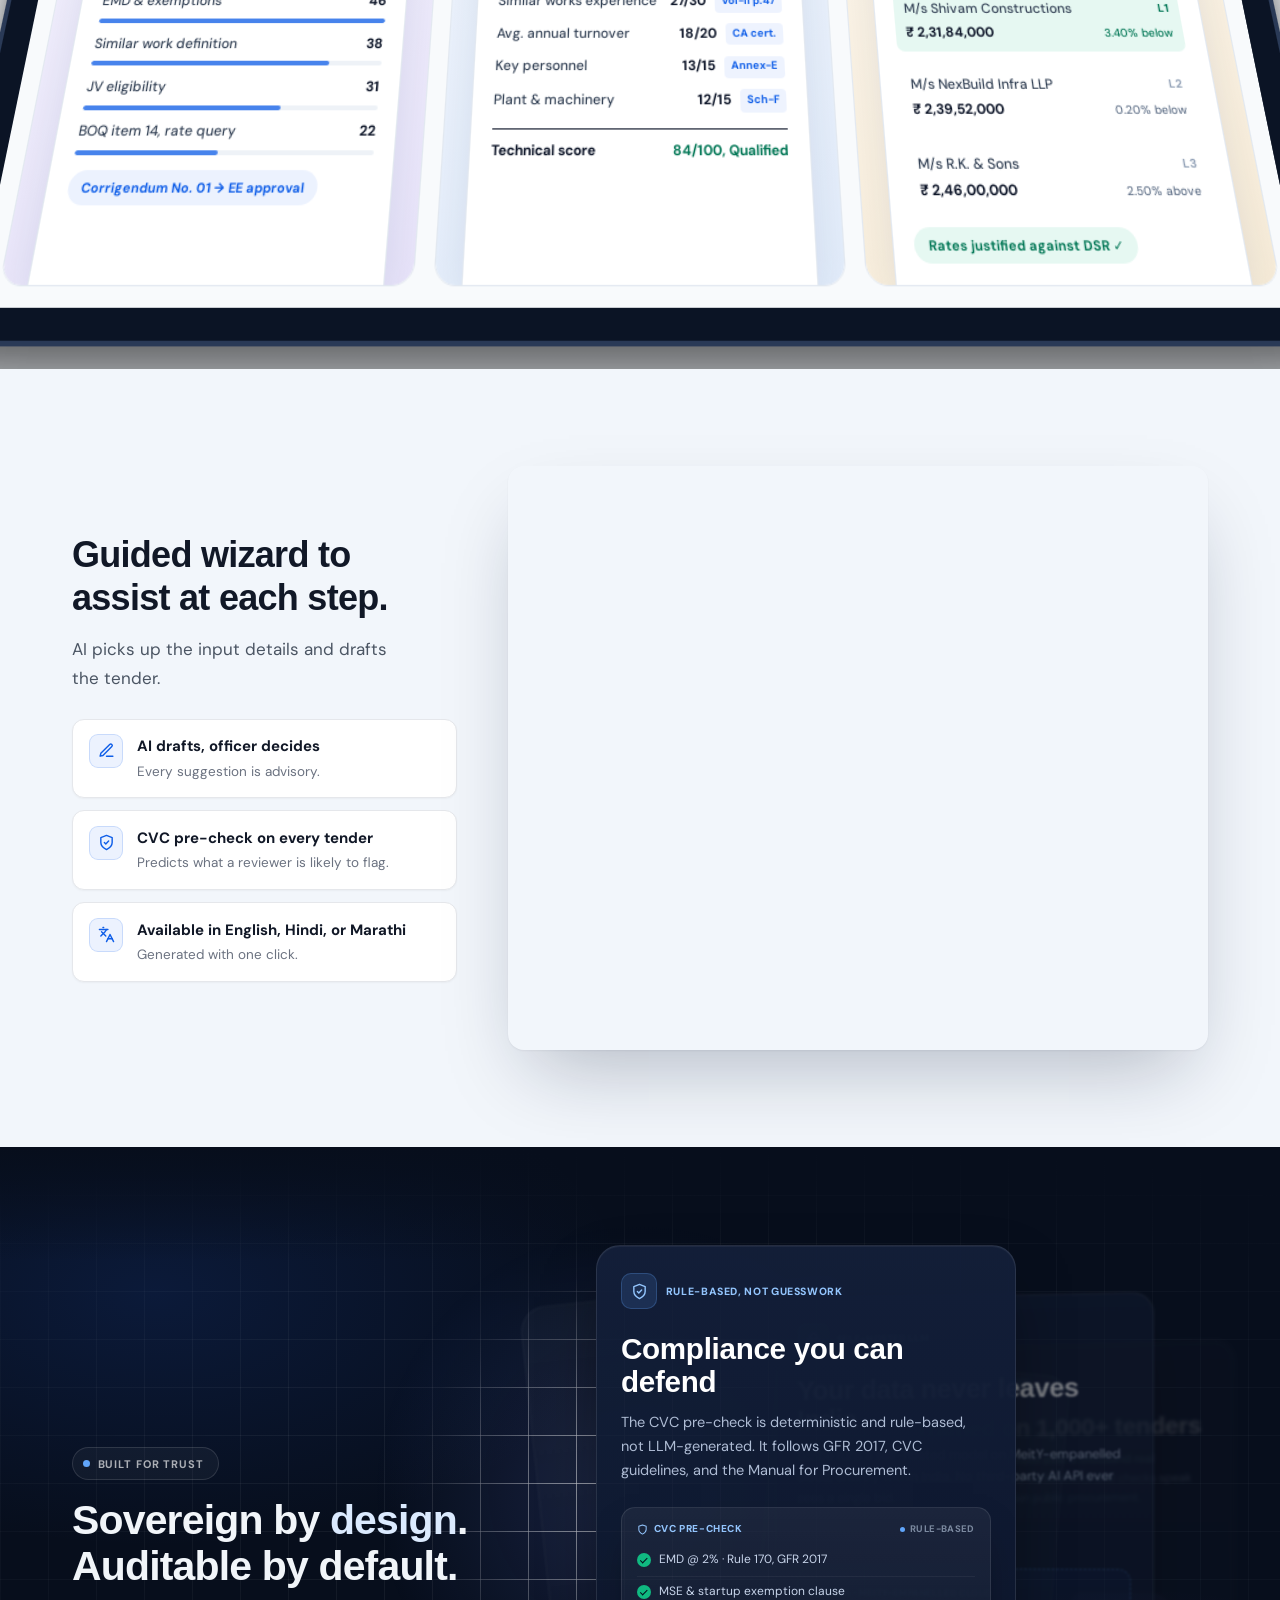
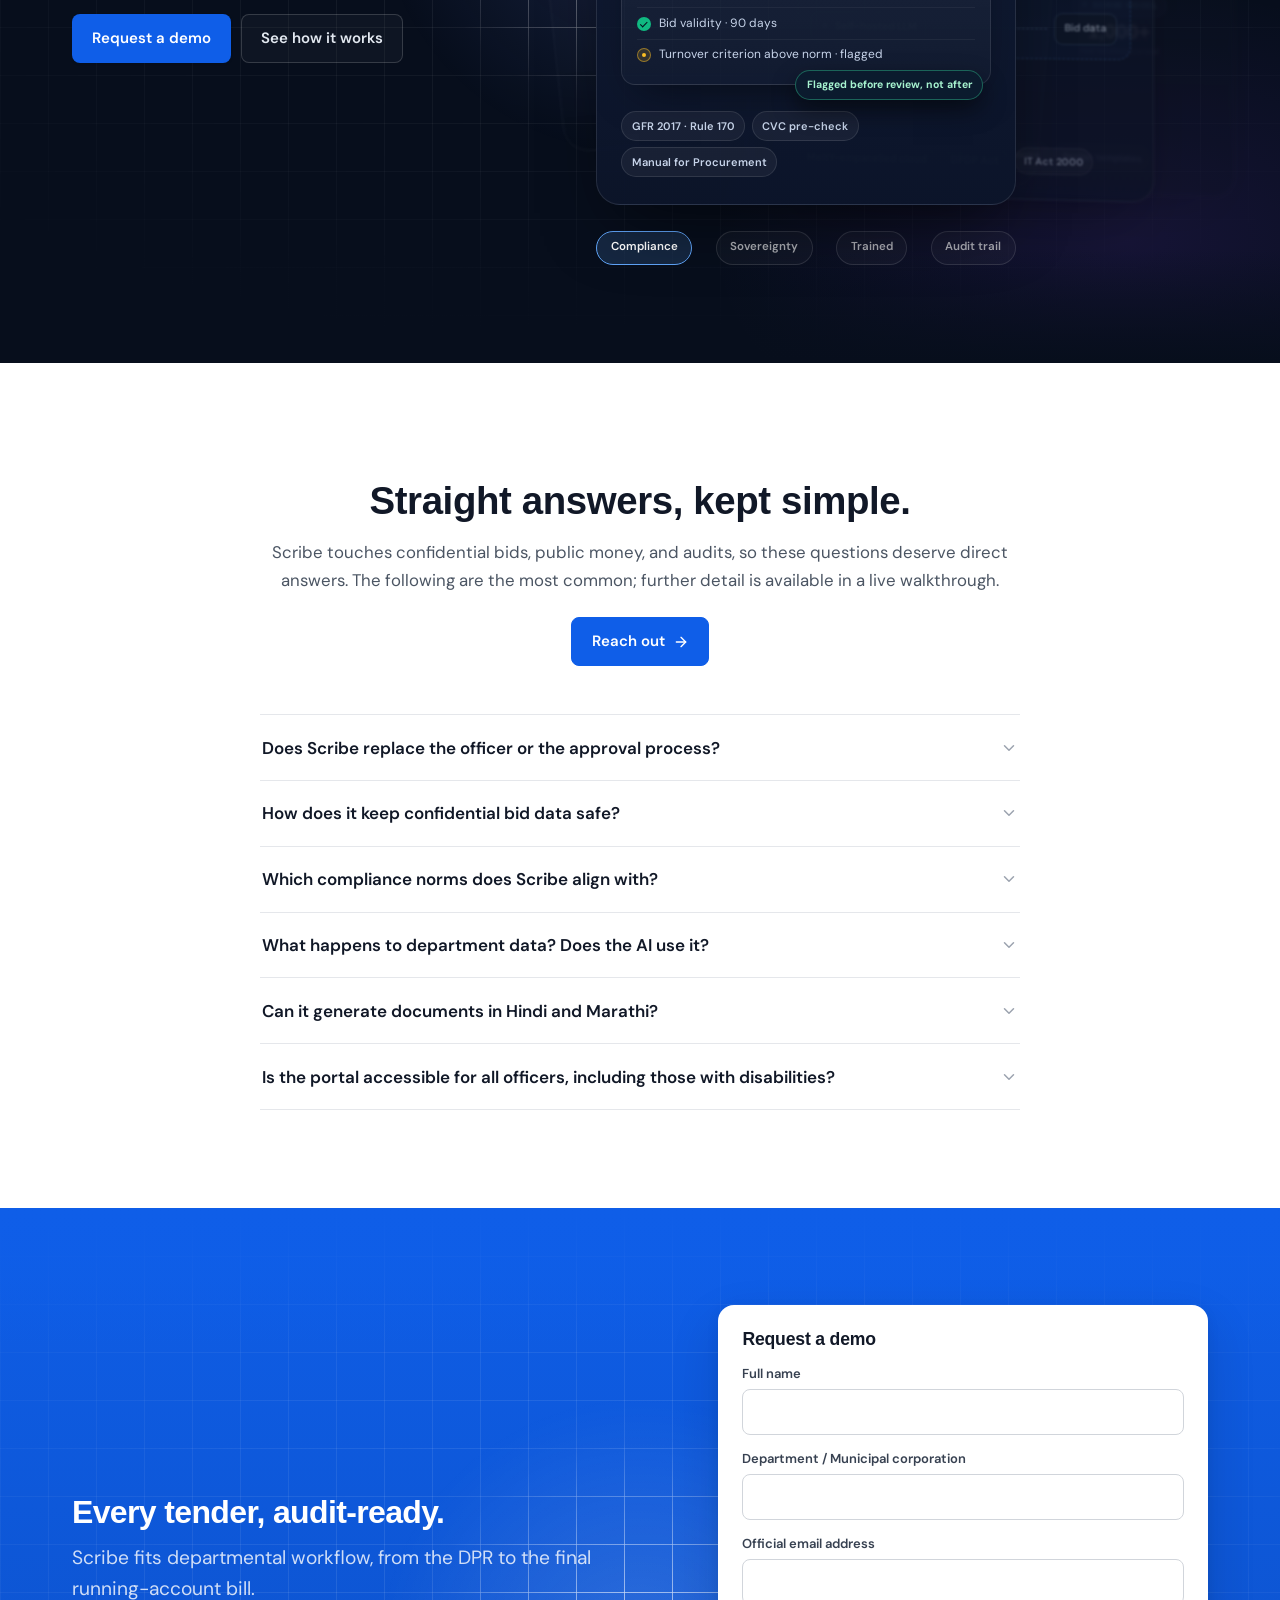
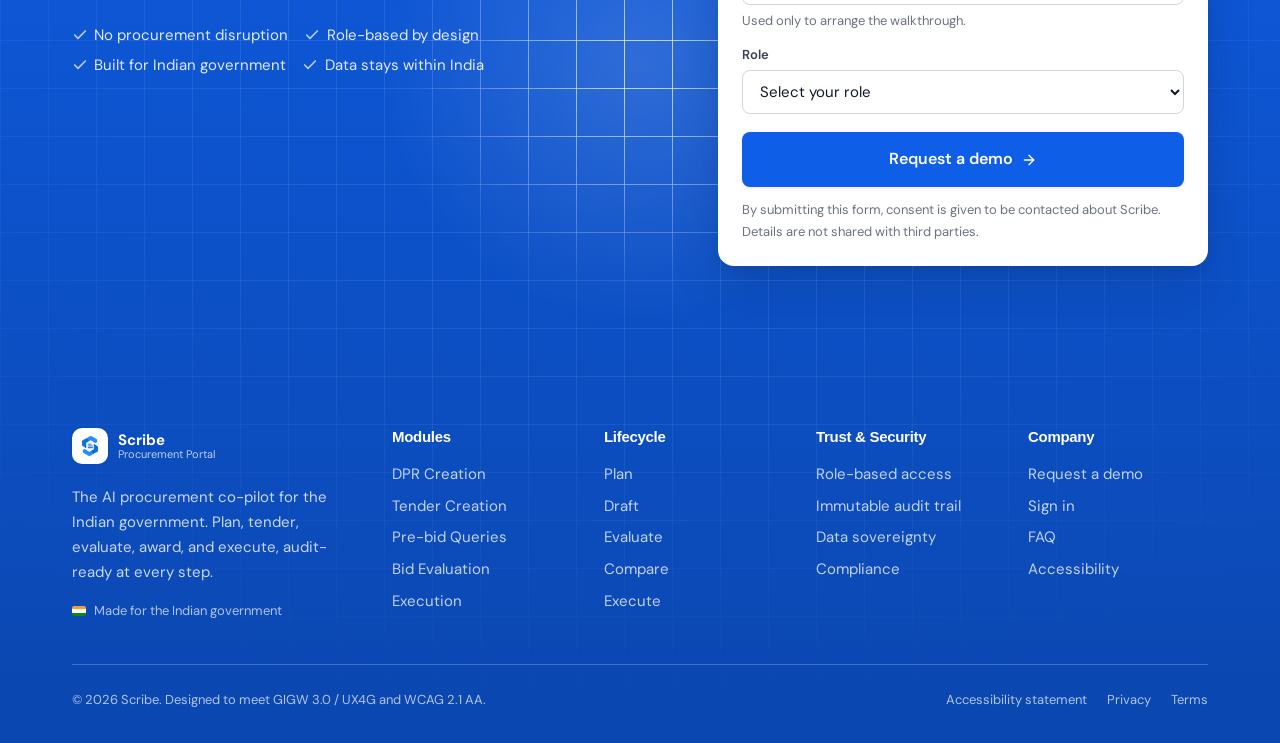
==== commit 503b2c94: "FAQ: intro paragraph balanced to two lines Co-Authored-By: Claude Opus 4.8 <noreply@anthropic.com>" ====
--- a/index.html
+++ b/index.html
@@ -19,7 +19,7 @@
   <!-- og:image needs an absolute URL once the domain is live -->
   <meta property="og:image" content="assets/og-card.png" />
   <meta name="twitter:card" content="summary_large_image" />
-  <link rel="stylesheet" href="styles.css?v=93" />
+  <link rel="stylesheet" href="styles.css?v=94" />
   <script>document.documentElement.classList.add('js');</script>
 </head>
 <body>
--- a/styles.css
+++ b/styles.css
@@ -1975,7 +1975,7 @@
   grid-template-columns: 1fr;
   gap: clamp(2rem, 4vw, 3rem);
 }
-.faq-intro { text-align: center; max-width: 620px; margin-inline: auto; }
+.faq-intro { text-align: center; max-width: 780px; margin-inline: auto; }
 
 .faq-badge {
   display: inline-block;
@@ -1986,7 +1986,7 @@
   color: var(--ink-700);
 }
 .faq-intro h2 { margin-top: 1.1rem; font-size: clamp(1.7rem, 3vw, 2.4rem); letter-spacing: -.01em; }
-.faq-intro p { margin-top: .9rem; margin-inline: auto; color: var(--ink-600); font-size: var(--fs-lead); line-height: 1.7; max-width: 520px; }
+.faq-intro p { margin-top: .9rem; margin-inline: auto; color: var(--ink-600); font-size: 1.05rem; line-height: 1.7; max-width: 760px; text-wrap: balance; }
 .faq-btn {
   margin-top: 1.4rem;
   display: inline-flex; align-items: center; gap: .5rem;
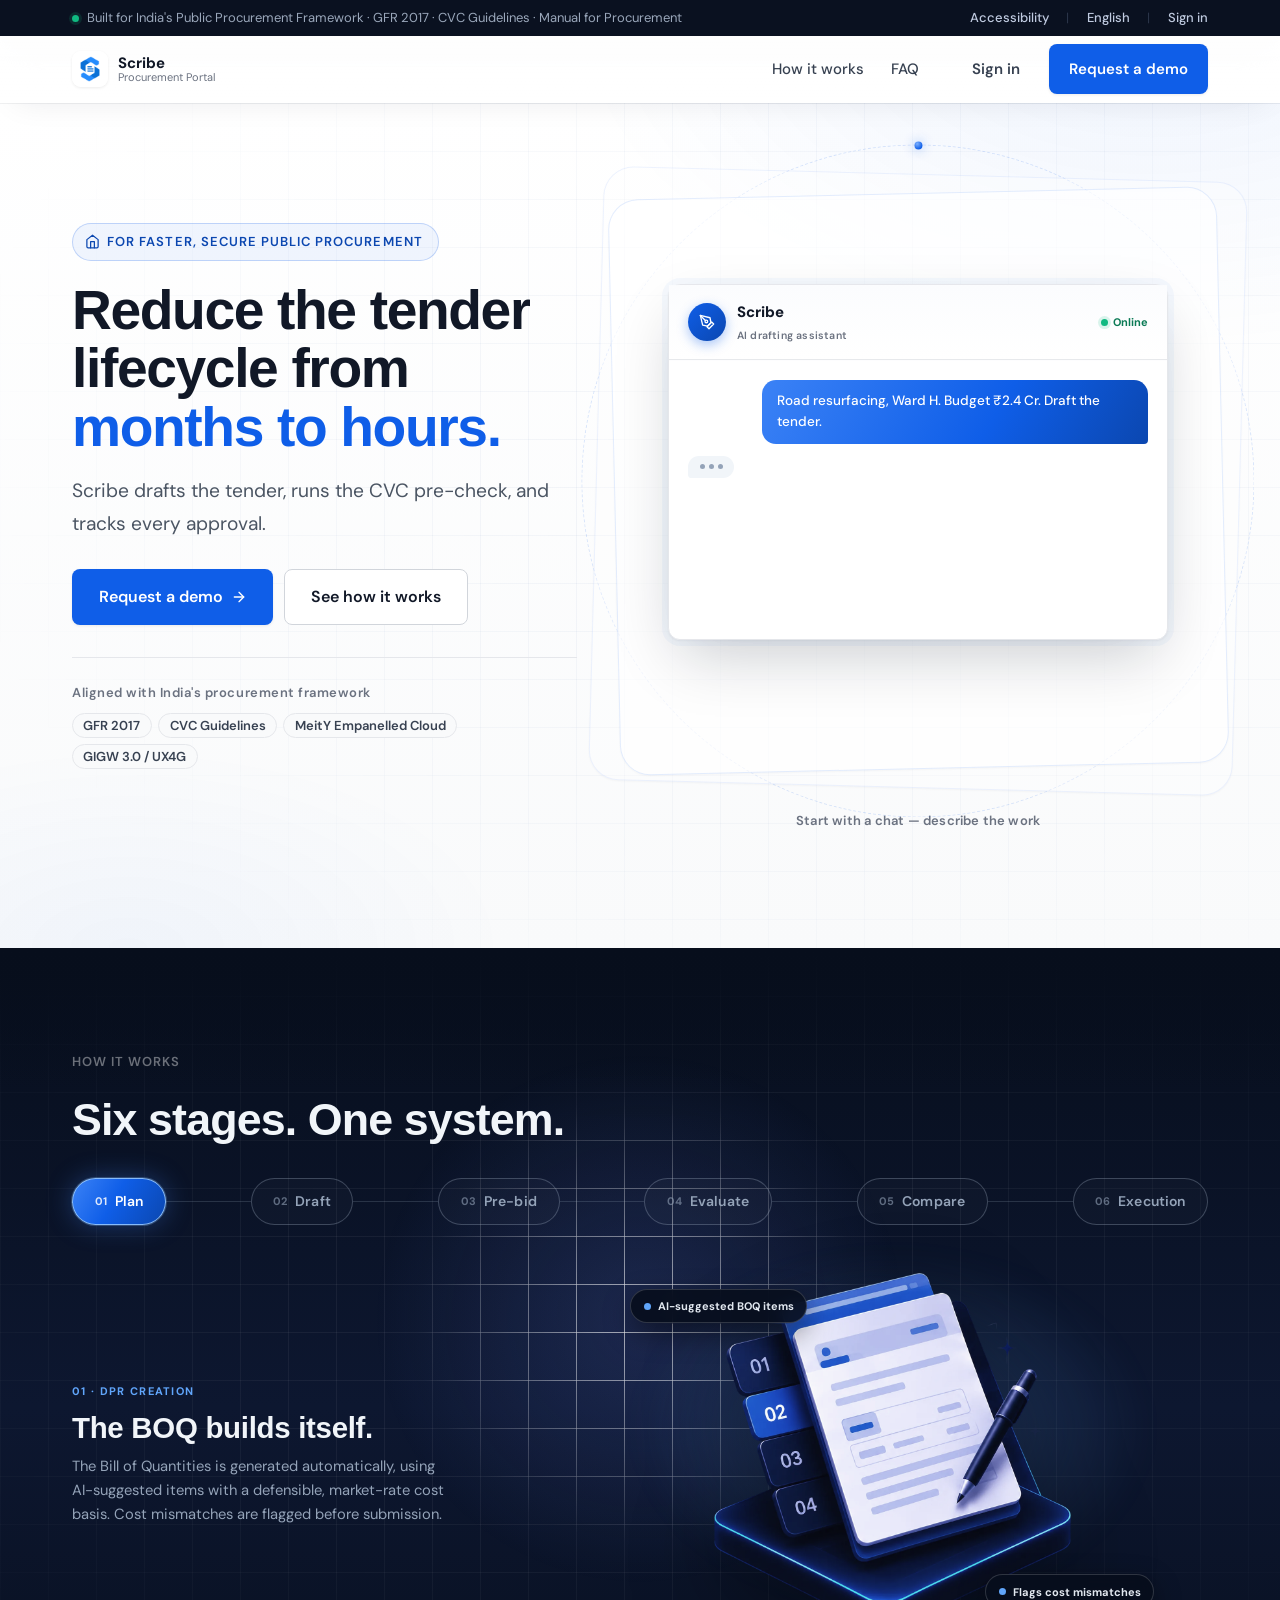
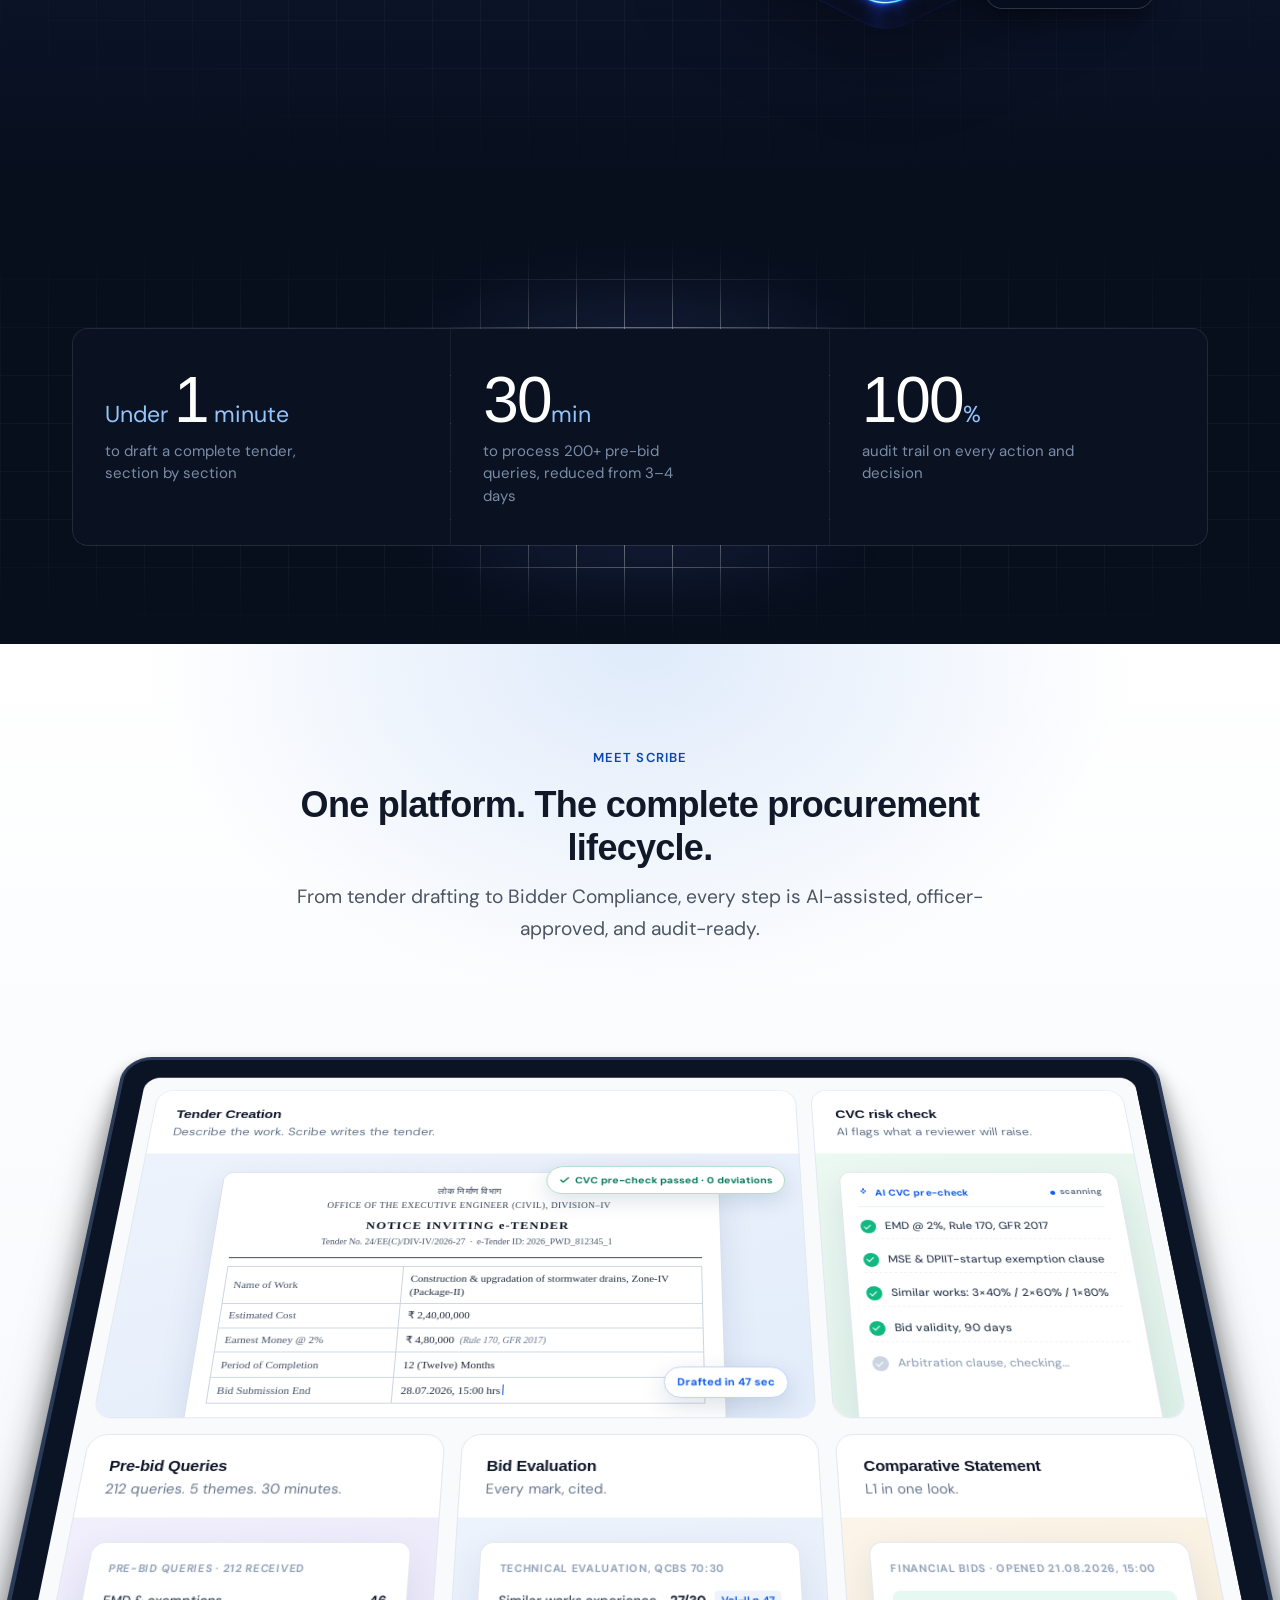
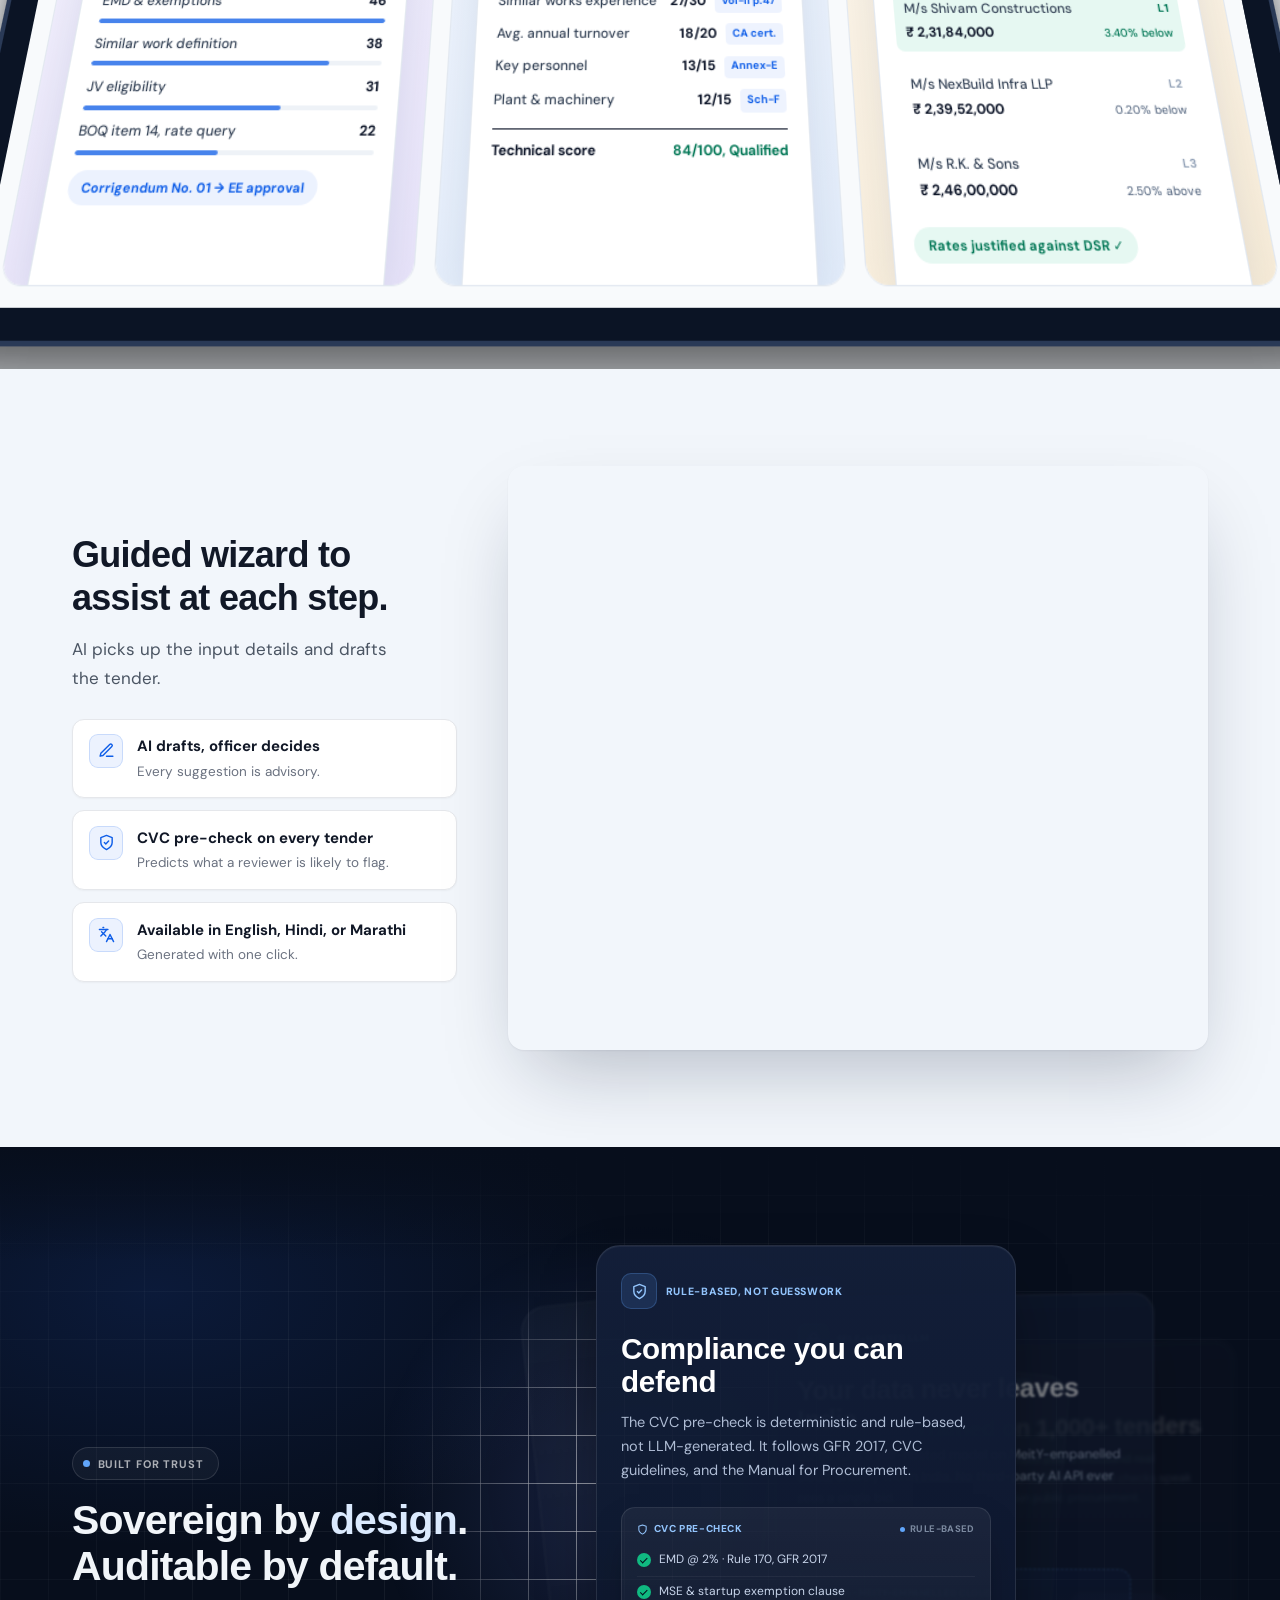
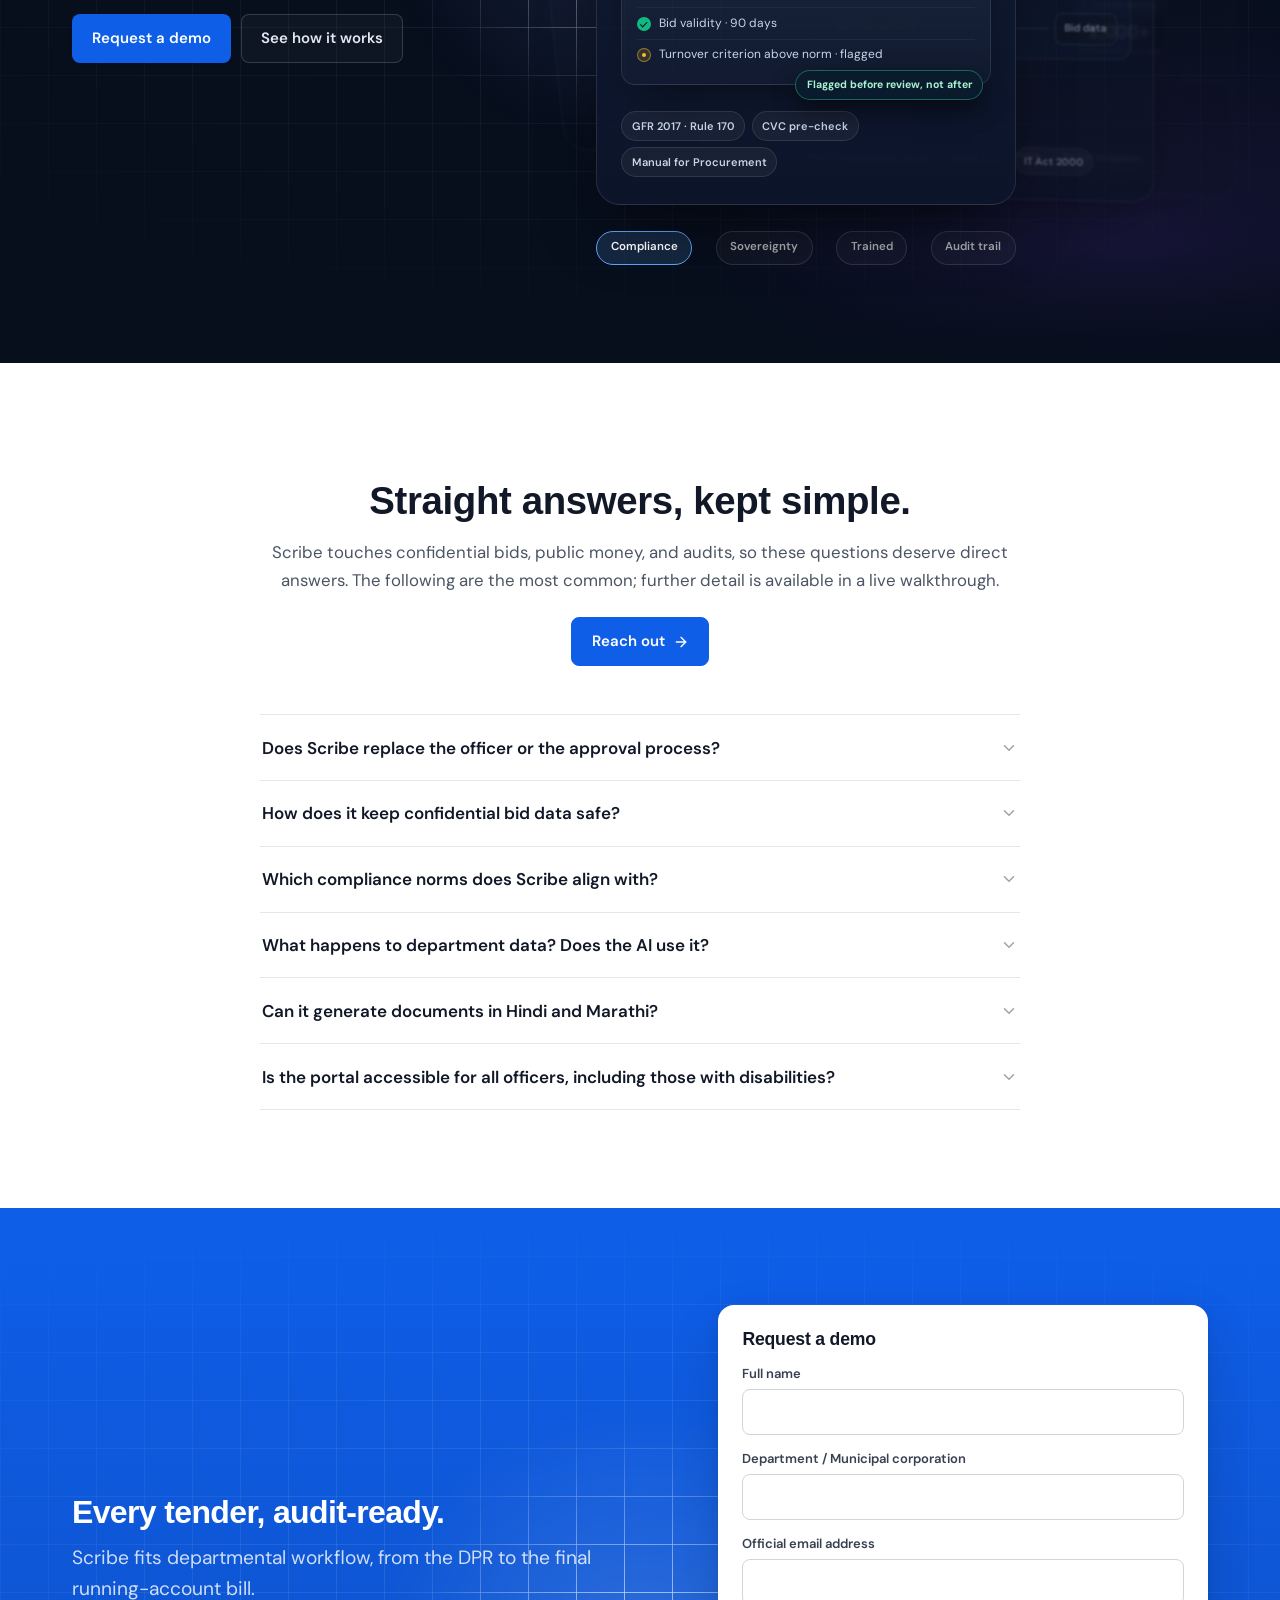
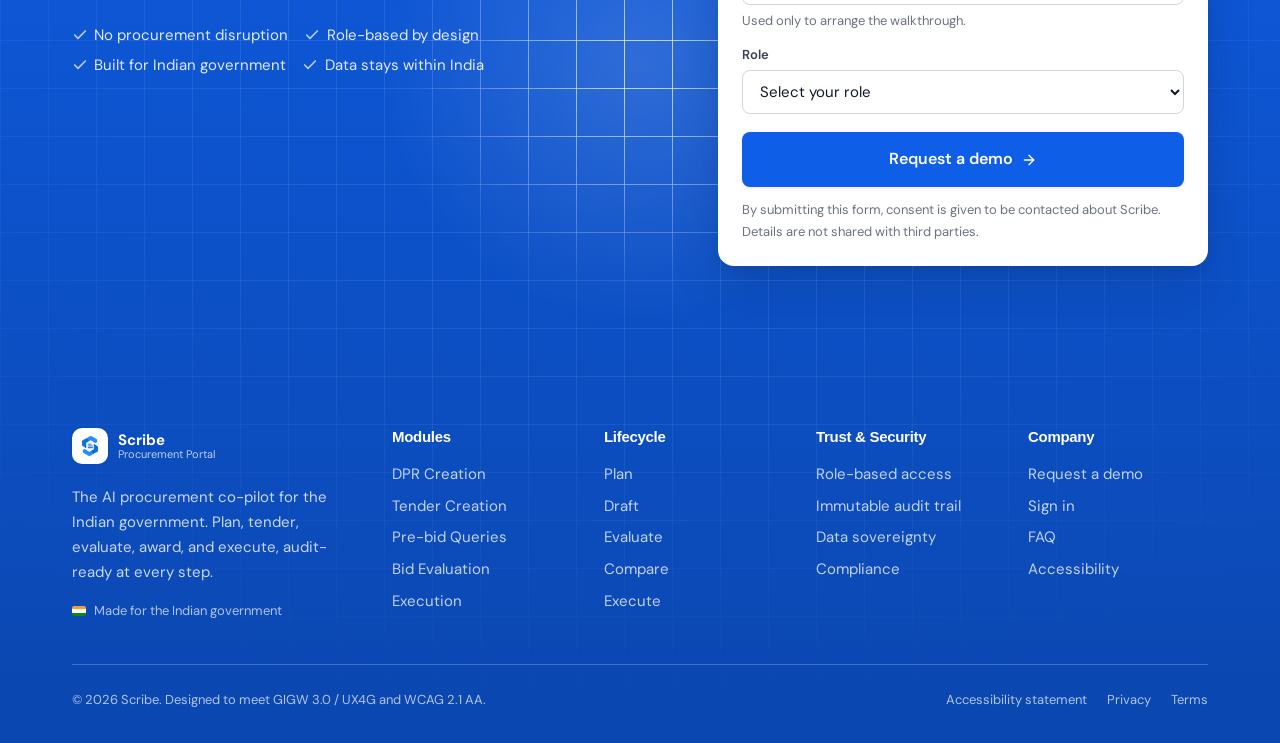
==== commit 78bb7fdc: "FAQ: per-character stagger rise on the heading (StaggerText ported natively) Co-Authored-By: Claude " ====
--- a/index.html
+++ b/index.html
@@ -19,7 +19,7 @@
   <!-- og:image needs an absolute URL once the domain is live -->
   <meta property="og:image" content="assets/og-card.png" />
   <meta name="twitter:card" content="summary_large_image" />
-  <link rel="stylesheet" href="styles.css?v=94" />
+  <link rel="stylesheet" href="styles.css?v=95" />
   <script>document.documentElement.classList.add('js');</script>
 </head>
 <body>
@@ -1037,6 +1037,6 @@
   </footer>
   </div><!-- /close-wrap -->
 
-  <script src="script.js?v=27"></script>
+  <script src="script.js?v=28"></script>
 </body>
 </html>
--- a/styles.css
+++ b/styles.css
@@ -1986,6 +1986,17 @@
   color: var(--ink-700);
 }
 .faq-intro h2 { margin-top: 1.1rem; font-size: clamp(1.7rem, 3vw, 2.4rem); letter-spacing: -.01em; }
+/* Per-character stagger rise on the heading (StaggerText port) */
+.stag-w { display: inline-block; white-space: nowrap; }
+.stag-c {
+  display: inline-block;
+  transform: translateY(100%);
+  opacity: 0;
+  transition:
+    transform .5s cubic-bezier(.25,.1,.25,1) var(--d, 0s),
+    opacity .5s cubic-bezier(.25,.1,.25,1) var(--d, 0s);
+}
+#faq-title.is-in .stag-c { transform: none; opacity: 1; }
 .faq-intro p { margin-top: .9rem; margin-inline: auto; color: var(--ink-600); font-size: 1.05rem; line-height: 1.7; max-width: 760px; text-wrap: balance; }
 .faq-btn {
   margin-top: 1.4rem;
